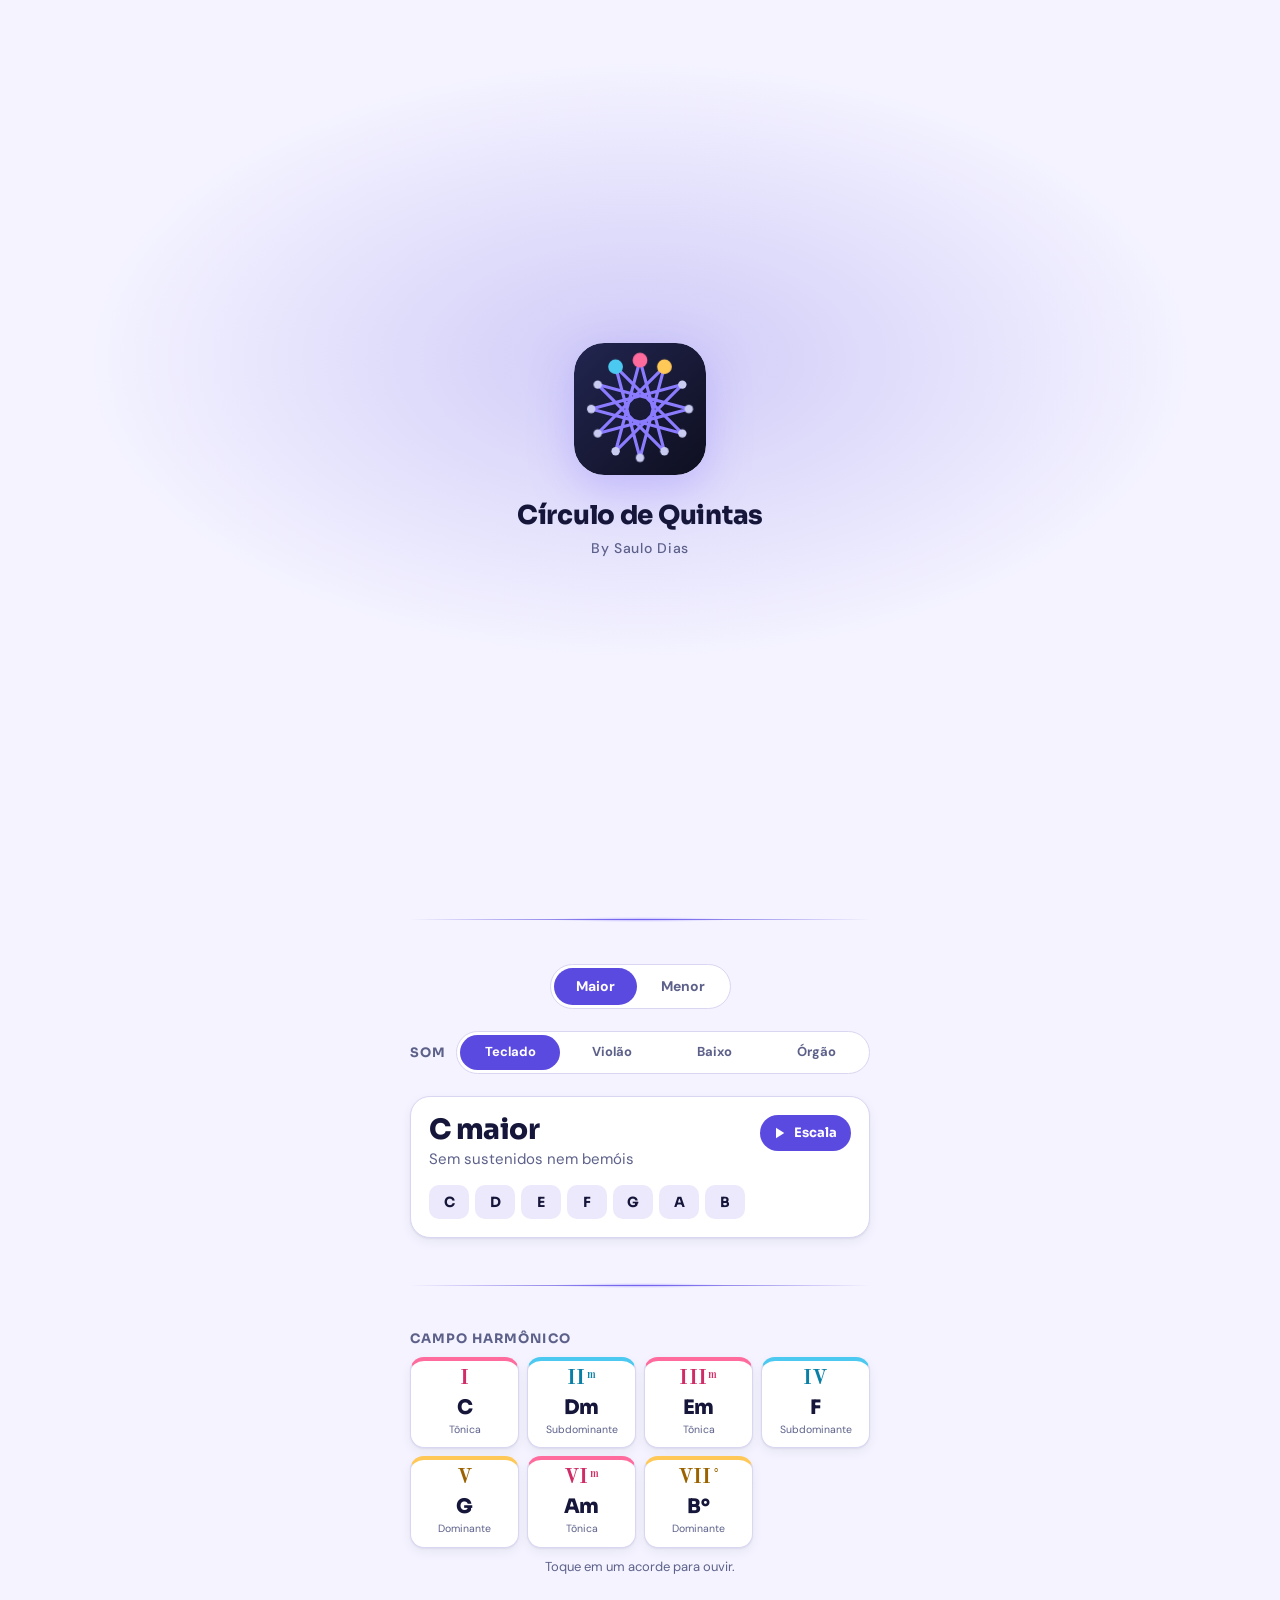
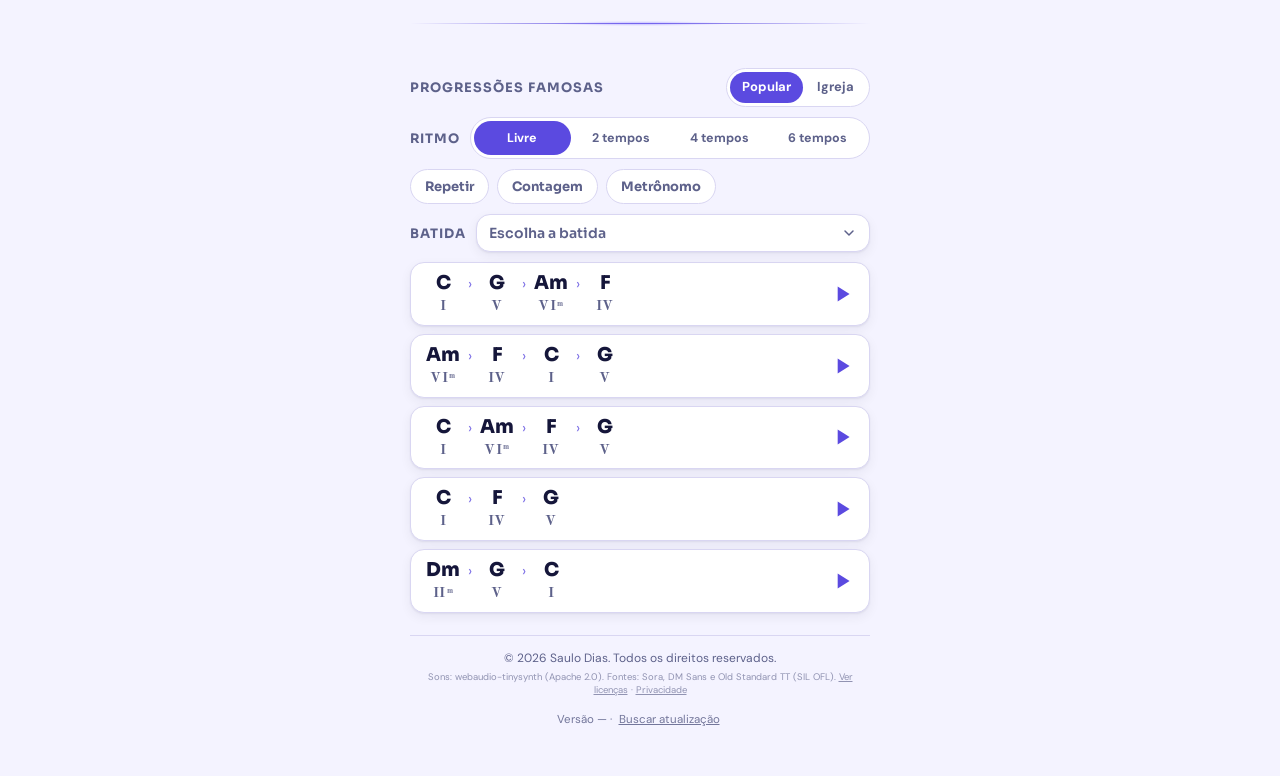
==== index.html @ bf2d3d94 "Add files via upload" ====
<!doctype html>
<html lang="pt-BR">
<head>
<meta charset="utf-8">
<meta name="viewport" content="width=device-width, initial-scale=1, viewport-fit=cover">
<title>Círculo de Quintas</title>
<meta name="description" content="Círculo de quintas interativo e afinador: tonalidades, campo harmônico, progressões e ritmos.">
<meta name="theme-color" content="#f4f3ff" media="(prefers-color-scheme: light)">
<meta name="theme-color" content="#0e0f1f" media="(prefers-color-scheme: dark)">
<link rel="manifest" href="manifest.webmanifest">
<link rel="icon" type="image/svg+xml" href="icons/favicon.svg">
<link rel="icon" type="image/png" sizes="32x32" href="icons/favicon-32.png">
<link rel="apple-touch-icon" href="icons/apple-touch-icon.png">
<meta name="mobile-web-app-capable" content="yes">
<meta name="apple-mobile-web-app-capable" content="yes">
<meta name="apple-mobile-web-app-title" content="Quintas">
<meta name="apple-mobile-web-app-status-bar-style" content="black">
<link rel="stylesheet" href="assets/fonts/fonts.css">
<style>
/* base do documento (no protótipo isso vinha do Claude) */
:root { color-scheme: light; padding-top: env(safe-area-inset-top, 0px); padding-bottom: env(safe-area-inset-bottom, 0px); }
body { margin: 0; font: 14px system-ui, sans-serif; }
img { max-width: 100%; }
[hidden] { display: none !important; }
</style>
<style>
/* Layout: one phone-width column. Wheel on top, key card, chord grid, progressions.
   Colors: dark-first. Three function colors (tonic / subdominant / dominant) are reused on wheel and chord cards. */
:root {
  --bg: #0e0f1f;
  --surface: #181a30;
  --surface-2: #20233f;
  --seg: #1d2040;
  --seg-ink: #8f94bd;
  --fg: #f2f3ff;
  --muted: #9a9fc6;
  --line: #2a2e52;
  --ton: #ff6b9d;
  --sub: #4cc9f0;
  --dom: #ffc857;
  --on-fn: #12132a;
  --ton-t: #ff6b9d;
  --sub-t: #4cc9f0;
  --dom-t: #ffc857;
  --ok: #3ddc97;
  --shadow: none;
  --brand: #8b7cff;
  --font-display: "Sora", "Trebuchet MS", system-ui, sans-serif;
  --font-serif: "Old Standard TT", Georgia, "Times New Roman", serif;
  --font-body: "DM Sans", system-ui, -apple-system, "Segoe UI", sans-serif;
  color-scheme: dark;
}
@media (prefers-color-scheme: light) {
  :root:not([data-theme="dark"]) {
    --bg: #f4f3ff; --surface: #ffffff; --surface-2: #ebe9fb; --seg: #e4e2f7; --seg-ink: #5a5f8a;
    --fg: #15163a; --muted: #5d618a; --line: #d9d6f2; --brand: #5b4ae0;
    --ton-t: #d02d68; --sub-t: #0a7fa5; --dom-t: #9a6300; --ok: #0f9d62; --shadow: 0 1px 2px rgba(21, 22, 58, .06), 0 4px 12px rgba(21, 22, 58, .06);
    color-scheme: light;
  }
}
:root[data-theme="light"] {
  --bg: #f4f3ff; --surface: #ffffff; --surface-2: #ebe9fb; --seg: #e4e2f7; --seg-ink: #5a5f8a;
  --fg: #15163a; --muted: #5d618a; --line: #d9d6f2; --brand: #5b4ae0;
    --ton-t: #d02d68; --sub-t: #0a7fa5; --dom-t: #9a6300; --ok: #0f9d62; --shadow: 0 1px 2px rgba(21, 22, 58, .06), 0 4px 12px rgba(21, 22, 58, .06);
  color-scheme: light;
}
body { background: var(--bg); color: var(--fg); font: 15px/1.45 var(--font-body); padding-block: 16px 40px;
  padding-left: max(16px, env(safe-area-inset-left, 0px)); padding-right: max(16px, env(safe-area-inset-right, 0px)); }
.app { max-width: 460px; margin: 0 auto; display: flex; flex-direction: column; gap: 22px; }
html, body, button, a { -webkit-tap-highlight-color: transparent; }
button { font: inherit; color: inherit; cursor: pointer; border: 0; background: none; -webkit-tap-highlight-color: transparent; }
button:focus:not(:focus-visible) { outline: none; }
body, button, .seg { touch-action: manipulation; }
button:focus-visible { outline: 2px solid var(--brand); outline-offset: 2px; }
.seg, .seg:focus { outline: none; }
.seg:focus-visible path { stroke: var(--fg); stroke-width: 3; }

header { display: flex; align-items: center; justify-content: space-between; gap: 12px; }
h1 { font: 800 16px/1.15 var(--font-display); margin: 0; letter-spacing: -.01em; }
.sub { color: var(--muted); font-size: 13px; margin: 4px 0 0; }
.pill { display: inline-flex; background: var(--surface); border: 1px solid var(--line); border-radius: 999px; padding: 3px; gap: 2px; flex: none; }
.pill button { padding: 6px 12px; border-radius: 999px; font-size: 13px; font-weight: 700; color: var(--muted); }
.pill button[aria-pressed="true"] { background: var(--brand); color: #fff; }

.wheel-wrap { position: relative; width: calc(100% + 24px); max-width: none; margin: 0 -12px; aspect-ratio: 1; }
.wheel-wrap svg { width: 100%; height: 100%; display: block; overflow: visible; }
#rot { transition: transform .7s cubic-bezier(.2,.8,.2,1); }
.lbl { transition: transform .7s cubic-bezier(.2,.8,.2,1); font-family: var(--font-display); font-weight: 700; text-anchor: middle; dominant-baseline: central; fill: var(--seg-ink); pointer-events: none; }
.seg { cursor: pointer; -webkit-tap-highlight-color: transparent; }
.seg path { fill: var(--seg); stroke: var(--bg); stroke-width: 2.5; transition: fill .3s, opacity .3s; }
.seg.r-ton path { fill: var(--ton); } .seg.r-sub path { fill: var(--sub); } .seg.r-dom path { fill: var(--dom); }
.seg[class*="r-"]:not(.r-off) .lbl { fill: var(--on-fn); }
.seg:not(.root):not(.r-off) path { opacity: .72; }
.seg.root .lbl { font-weight: 800; }
.seg.r-off:hover path { fill: var(--surface-2); }
.window { fill: none; stroke: var(--fg); stroke-width: 2.5; stroke-linejoin: round; pointer-events: none; opacity: .9; }
.hub { fill: var(--surface); stroke: var(--line); stroke-width: 1.5; }
.hub-key { font: 800 34px var(--font-display); fill: var(--fg); text-anchor: middle; dominant-baseline: central; }
.hub-sub { font: 500 13px var(--font-body); fill: var(--muted); text-anchor: middle; }

.bar { display: flex; justify-content: center; }
.bar .pill button { padding: 8px 22px; font-size: 14px; }

.card { background: var(--surface); border: 1px solid var(--line); border-radius: 20px; padding: 18px; display: flex; flex-direction: column; gap: 14px; }
.key-title { font: 800 28px/1.1 var(--font-display); margin: 0; letter-spacing: -.02em; }
.sig { color: var(--muted); margin: 4px 0 0; }
.notes { display: flex; flex-wrap: wrap; gap: 6px; }
.key-top { display: flex; align-items: flex-start; justify-content: space-between; gap: 12px; }
.key-top > div { min-width: 0; }
.scale-btn { flex: none; display: inline-flex; align-items: center; gap: 6px; padding: 9px 14px 9px 10px; border-radius: 999px; background: var(--brand); color: #fff; font: 700 13px var(--font-display); }
.scale-btn svg { width: 18px; height: 18px; fill: currentColor; }
.scale-btn:active, .notes button:active { transform: scale(.95); }
.notes button { min-width: 40px; text-align: center; padding: 8px 10px; border-radius: 10px; background: var(--surface-2); color: var(--fg); font: 700 14px var(--font-display); transition: background .15s, color .15s, transform .1s; }
.notes button.on { background: var(--brand); color: #fff; }

h3 { font: 700 13px var(--font-display); letter-spacing: .08em; text-transform: uppercase; color: var(--muted); margin: 0 0 10px; }
.grid { display: grid; grid-template-columns: repeat(4, minmax(0, 1fr)); gap: 8px; }
.chord { background: var(--surface); border: 1px solid var(--line); border-top: 4px solid var(--c, var(--line)); border-radius: 14px; padding: 8px 6px 10px; display: flex; flex-direction: column; align-items: center; gap: 2px; min-width: 0; transition: transform .12s, background .15s; }
.chord:active { transform: scale(.96); }
.chord .num { font: 700 20px/1 var(--font-serif); color: var(--ct); letter-spacing: .02em; margin-bottom: 4px; }
.chord .num sup, .prog small sup { font-size: .55em; vertical-align: .55em; line-height: 0; margin-left: 1px; }
.chord .name { font: 800 20px var(--font-display); letter-spacing: -.01em; }
.chord .fn { font-size: 10.5px; color: var(--muted); white-space: nowrap; }
.chord.playing { background: var(--c); border-color: var(--c); }
.chord.playing .num, .chord.playing .name, .chord.playing .fn { color: var(--on-fn); }
.chord.play-scale { border-top-color: var(--brand); justify-content: center; font-weight: 700; font-size: 13px; color: var(--brand); gap: 4px; }
.chord.play-scale svg { width: 22px; height: 22px; fill: currentColor; }

.tabs { display: flex; gap: 4px; padding: 4px; background: var(--surface); border: 1px solid var(--line); border-radius: 999px; box-shadow: var(--shadow); }
.tabs button { flex: 1; padding: 10px; border-radius: 999px; font: 700 14px var(--font-display); color: var(--muted); }
.tabs button[aria-selected="true"] { background: var(--brand); color: #fff; }
.view { display: flex; flex-direction: column; gap: 22px; }
.pill.wide { display: flex; width: 100%; }
.pill.wide button { flex: 1; padding: 8px 2px; font-size: 12.5px; border-radius: 999px; font-weight: 700; color: var(--muted); }
.pill.wide button[aria-pressed="true"] { background: var(--brand); color: #fff; }
.strings { display: grid; grid-template-columns: repeat(var(--n, 6), minmax(0, 1fr)); gap: 8px; }
.str { display: flex; flex-direction: column; align-items: center; gap: 2px; padding: 12px 2px 10px; background: var(--surface-2); border: 1px solid var(--line); border-radius: 14px; min-width: 0; transition: transform .1s, background .15s; }
.str i { font: normal 500 11px var(--font-body); color: var(--muted); }
.str b { font: 800 22px/1.1 var(--font-display); }
.str small { font-size: 10px; color: var(--muted); white-space: nowrap; }
.str.on { background: var(--brand); border-color: var(--brand); color: #fff; }
.str.on i, .str.on small { color: #fff; opacity: .85; }
.str.on { transition: none; }
.gauge { width: 100%; max-width: 360px; margin: 0 auto; }
.gauge svg { width: 100%; height: auto; display: block; overflow: visible; }
.gauge text { font-family: var(--font-display); }
.gauge .gnote { font-size: 58px; font-weight: 800; fill: var(--fg); text-anchor: middle; }
.gauge .goct { font-size: 22px; }
.gauge .ghz { font: 700 14px var(--font-body); fill: var(--fg); text-anchor: middle; }
.gauge .tk { stroke: var(--muted); stroke-width: 1.3; opacity: .8; }
.gauge .tk.mj { stroke: var(--fg); stroke-width: 2.2; opacity: 1; }
.gauge .gs { font-size: 18px; font-weight: 700; fill: var(--muted); text-anchor: middle; dominant-baseline: central; }
.gauge .zone { fill: var(--ok); }
.gauge .needle { transform-origin: 150px 262px; transition: transform .22s cubic-bezier(.2, .9, .3, 1.15), opacity .2s; }
.gauge .needle line { stroke: var(--brand); stroke-width: 3; stroke-linecap: round; transition: stroke .2s; }
.gauge .piv { fill: var(--surface); stroke: var(--brand); stroke-width: 3; transition: stroke .2s; }
.gauge.ok .needle line, .gauge.ok .piv { stroke: var(--ok); }
.gauge.idle .needle { opacity: .35; }
.gauge .mic { fill: none; stroke: var(--muted); stroke-width: 1.6; stroke-linecap: round; }
.gauge .lvbg { fill: var(--surface-2); }
.gauge .lv { fill: var(--ok); }
.mhint { text-align: center; font: 700 14px var(--font-display); min-height: 20px; }
.mic-wrap { display: flex; justify-content: center; padding: 2px 0; }
.mic-fab { width: 64px; height: 64px; border-radius: 50%; background: var(--surface-2); border: 1px solid var(--line); display: grid; place-items: center; box-shadow: var(--shadow); position: relative; transition: background .2s, transform .1s; }
.mic-fab:active { transform: scale(.94); }
.mic-fab svg { width: 28px; height: 28px; fill: none; stroke: var(--fg); stroke-width: 1.9; stroke-linecap: round; stroke-linejoin: round; }
.mic-fab[aria-pressed="true"] { background: var(--brand); border-color: var(--brand); }
.mic-fab[aria-pressed="true"] svg { stroke: #fff; }
.mic-fab[aria-pressed="true"]::after { content: ""; position: absolute; inset: -6px; border-radius: 50%; border: 2px solid var(--brand); opacity: .55; animation: micPulse 1.6s ease-out infinite; }
@keyframes micPulse { from { transform: scale(.92); opacity: .6; } to { transform: scale(1.25); opacity: 0; } }
@media (prefers-reduced-motion: reduce) { .mic-fab[aria-pressed="true"]::after { animation: none; } }
.mic-btn[aria-pressed="true"] { background: var(--brand); border-color: var(--brand); color: #fff; }
.mhead { display: flex; justify-content: space-between; align-items: baseline; gap: 10px; }
.mhead h3 { margin: 0; }
.mhead span { font-size: 12px; color: var(--muted); }
.mic-btn { align-self: flex-start; padding: 9px 16px; border-radius: 999px; background: var(--surface-2); border: 1px solid var(--line); font: 700 13px var(--font-display); }
.foot { text-align: center; font-size: 12px; color: var(--muted); padding-top: 14px; border-top: 1px solid var(--line); }
.foot small { display: block; margin-top: 4px; font-size: 9.5px; line-height: 1.4; opacity: .65; }
.foot small a { color: inherit; text-decoration: underline; }
.foot .upd { margin-top: 8px; font-size: 11.5px; opacity: .85; }
.foot .upd #updMsg { display: block; margin-top: 2px; }
.linkbtn { color: inherit; text-decoration: underline; font: inherit; padding: 6px 4px; }
.linkbtn:disabled { opacity: .6; }
.updbar { position: fixed; left: max(16px, env(safe-area-inset-left, 0px)); right: max(16px, env(safe-area-inset-right, 0px)); bottom: calc(16px + env(safe-area-inset-bottom, 0px)); z-index: 500;
  max-width: 460px; margin: 0 auto; display: flex; align-items: center; justify-content: space-between; gap: 12px; padding: 10px 12px 10px 16px;
  border-radius: 16px; background: var(--brand); color: #fff; box-shadow: 0 8px 24px rgba(0, 0, 0, .35); font: 700 14px var(--font-display); }
.updbar:not([hidden]) + .app { padding-bottom: 84px; }   /* o aviso não cobre o rodapé */
.updbar button { background: #fff; color: #3d2fb8; border-radius: 999px; padding: 8px 16px; font: 700 14px var(--font-display); }

.brand { display: flex; align-items: center; gap: 12px; min-width: 0; }
.brand > div { min-width: 0; }
.logo { width: 46px; height: 46px; flex: none; border-radius: 12px; box-shadow: var(--shadow); }
@media (max-width: 430px) { .logo { width: 40px; height: 40px; } .brand { gap: 10px; } }
header { position: relative; justify-content: center; min-height: 46px; }
.hd-theme { position: absolute; right: 0; top: 50%; transform: translateY(-50%); }
.subrow { display: flex; align-items: center; justify-content: space-between; gap: 10px; margin-top: -8px; }
.subrow .sub { margin: 0; font-size: 11.5px; line-height: 1.3; color: var(--muted); opacity: .8; flex: 1; min-width: 0; }
.subrow .pill button { padding: 5px 9px; font-size: 11.5px; }
.hd-r { display: flex; align-items: center; gap: 8px; flex: none; }
.icon-btn { width: 36px; height: 36px; border-radius: 50%; background: var(--surface); border: 1px solid var(--line); display: grid; place-items: center; box-shadow: var(--shadow); }
.icon-btn svg { width: 18px; height: 18px; fill: none; stroke: var(--fg); stroke-width: 2; stroke-linecap: round; stroke-linejoin: round; }
.card, .chord, .prog, .legend, .bat { box-shadow: var(--shadow); }
.inst { display: flex; align-items: center; gap: 10px; }
.inst-l { font: 700 13px var(--font-display); letter-spacing: .08em; text-transform: uppercase; color: var(--muted); }
.inst .pill { flex: 1; min-width: 0; }
.inst .pill button { flex: 1; padding: 8px 2px; }
.rhythm { display: flex; align-items: center; gap: 10px; margin-bottom: 10px; }
.rhythm .pill { flex: 1; min-width: 0; }
.rhythm .pill button { flex: 1; padding: 8px 2px; font-size: 12.5px; }
.bats { display: grid; grid-template-columns: repeat(auto-fit, minmax(128px, 1fr)); gap: 6px; margin-bottom: 10px; }
.bat { text-align: left; background: var(--surface); border: 1px solid var(--line); border-radius: 12px; padding: 7px 10px; min-width: 0; }
.dd { position: relative; display: flex; align-items: center; gap: 10px; margin-bottom: 10px; }
.dd-btn { flex: 1; min-width: 0; display: flex; align-items: center; gap: 10px; padding: 9px 12px; border-radius: 14px; background: var(--surface); border: 1px solid var(--line); text-align: left; box-shadow: var(--shadow); }
.dd-btn[aria-expanded="true"] { border-color: var(--brand); }
.dd-name { font: 800 14px var(--font-display); }
.dd-name.ph { font-weight: 500; color: var(--muted); }
.dd-pat { margin-left: auto; font: 500 12px ui-monospace, "SFMono-Regular", Menlo, Consolas, monospace; color: var(--muted); letter-spacing: .06em; white-space: nowrap; overflow: hidden; text-overflow: ellipsis; }
.dd-btn .chev { width: 16px; height: 16px; flex: none; fill: none; stroke: var(--muted); stroke-width: 2.2; stroke-linecap: round; stroke-linejoin: round; transition: transform .15s; }
.dd-btn[aria-expanded="true"] .chev { transform: rotate(180deg); }
.dd-list { position: absolute; left: 0; right: 0; top: calc(100% + 6px); z-index: 40; background: var(--surface); border: 1px solid var(--line); border-radius: 16px; padding: 6px; display: grid; gap: 4px; max-height: 70vh; overflow: auto; box-shadow: 0 12px 32px rgba(0, 0, 0, .4); }
.dd-opt { text-align: left; padding: 9px 12px; border-radius: 12px; border: 1px solid transparent; display: grid; gap: 1px; }
.dd-opt:active { background: var(--surface-2); }
.dd-opt[aria-selected="true"] { background: var(--surface-2); border-color: var(--brand); }
.dd-opt b em { font: 500 11px var(--font-body); font-style: normal; color: var(--muted); margin-left: 6px; }
.dd-opt b { font: 700 13px var(--font-display); }
.dd-opt span { font: 500 12.5px/1.3 ui-monospace, "SFMono-Regular", Menlo, Consolas, monospace; color: var(--muted); letter-spacing: .06em; white-space: nowrap; }
.dd-opt[aria-selected="true"] span { color: var(--brand); }
.dd-list .bat-key { grid-column: auto; margin: 4px 6px 2px; }
.bat-h, .bat-key { grid-column: 1 / -1; }
.bat-key { margin: 0; font-size: 12px; color: var(--muted); }
.bat b { display: block; font: 700 13px var(--font-display); }
.bat span { display: block; font: 500 13px/1.3 ui-monospace, "SFMono-Regular", Menlo, Consolas, monospace; color: var(--muted); letter-spacing: .06em; white-space: nowrap; }
.bat[aria-pressed="true"] { border-color: var(--brand); background: var(--surface-2); }
.bat[aria-pressed="true"] span { color: var(--brand); }
.tempo { display: flex; align-items: center; gap: 10px; margin-bottom: 10px; }
.tempo input { flex: 1; min-width: 0; accent-color: var(--brand); }
.tempo output { font: 700 13px var(--font-display); min-width: 58px; text-align: right; font-variant-numeric: tabular-nums; }
.opts { display: flex; flex-wrap: wrap; gap: 8px; margin-bottom: 10px; }
.opts .opt { padding: 8px 14px; border-radius: 999px; background: var(--surface); border: 1px solid var(--line); font: 700 13px var(--font-display); color: var(--muted); }
.opts .opt[aria-pressed="true"] { background: var(--brand); border-color: var(--brand); color: #fff; }
.beatbox { display: flex; align-items: center; justify-content: space-between; gap: 12px; margin-bottom: 10px; padding: 8px 14px; background: var(--surface); border: 1px solid var(--line); border-radius: 14px; min-height: 22px; }
.beat-txt { font: 700 12px var(--font-display); color: var(--muted); letter-spacing: .06em; text-transform: uppercase; }
.beats { display: flex; align-items: center; justify-content: center; gap: 10px; min-height: 22px; }
.beats i { width: 14px; height: 14px; border-radius: 50%; background: var(--seg); transition: background .08s, transform .08s; }
.beats i:first-child { width: 18px; height: 18px; }
.beats i.on { background: var(--brand); transform: scale(1.25); }
.beats i.cnt { background: var(--dom); transform: scale(1.25); }
.mt-play { width: 64px; height: 64px; flex: none; border-radius: 50%; background: var(--surface-2); border: 1px solid var(--line); display: grid; place-items: center; }
.mt-play svg { width: 28px; height: 28px; fill: var(--fg); }
.mt-play[aria-pressed="true"] { background: var(--brand); border-color: var(--brand); }
.mt-play[aria-pressed="true"] svg { fill: #fff; }
.mt-bpm { display: flex; align-items: center; justify-content: center; gap: 10px; }
.mt-bpm output { font: 800 34px/1 var(--font-display); min-width: 62px; text-align: center; font-variant-numeric: tabular-nums; }
.mt-bpm small { color: var(--muted); font-size: 12px; margin-left: -6px; }
.mt-bpm button { width: 34px; height: 34px; border-radius: 50%; background: var(--surface-2); border: 1px solid var(--line); font: 800 18px/1 var(--font-body); }
.mt-tap { padding: 10px 16px; border-radius: 999px; background: var(--surface-2); border: 1px solid var(--line); font: 700 13px var(--font-display); }
.mt-tap:active { background: var(--brand); color: #fff; }
.mt-stage { display: grid; gap: 12px; justify-items: center; }
.mt-stage svg { width: min(100%, 200px); height: auto; display: block; }
.mt-name { font: 700 13px var(--font-display); color: var(--muted); letter-spacing: .08em; text-transform: uppercase; margin-top: -4px; }
.mt-stage input[type="range"] { width: 100%; max-width: 320px; accent-color: var(--brand); }
.pill.wrapp { display: flex; flex-wrap: wrap; justify-content: center; border-radius: 20px; max-width: 100%; }
.mt-drums { display: flex; align-items: center; justify-content: center; gap: 10px; flex-wrap: wrap; }
.mt-actions { display: flex; align-items: center; justify-content: center; gap: 16px; }
.mt-actions .mt-play { width: 72px; height: 72px; box-shadow: 0 6px 18px rgba(139, 124, 255, .25); }
.mt-stage .beats { margin: 2px 0; }
.mt-tapmsg { min-height: 18px; font: 700 13px var(--font-display); color: var(--brand); text-align: center; }
.mt-help { display: grid; gap: 6px; max-width: 360px; font-size: 12.5px; line-height: 1.4; color: var(--muted); text-align: center; }
.mt-help p { margin: 0; }
.mt-help b { color: var(--fg); }
#mtWeightG { cursor: grab; }
#mtWeightG:active { cursor: grabbing; }
/* divisor entre assuntos: linha fina que acende no meio e some nas pontas; cresce do meio ao aparecer na tela */
.dv { position: relative; height: 24px; margin: 14px 0 10px; }
.dv i { position: absolute; left: 0; right: 0; top: 11px; height: 1px; background: linear-gradient(90deg, transparent, var(--brand) 50%, transparent); transform-origin: center; transition: transform .8s cubic-bezier(.2, .7, .2, 1), opacity .8s; }
.dv i::after { content: ""; position: absolute; left: 30%; right: 30%; top: -2px; height: 5px; background: radial-gradient(closest-side, rgba(139, 124, 255, .5), transparent); }
.dvjs .dv:not(.in) i { transform: scaleX(0); opacity: 0; }
@media (prefers-reduced-motion: reduce) { .dv i { transition: none; } .dvjs .dv:not(.in) i { transform: none; opacity: 1; } }
.sec-head { display: flex; align-items: center; justify-content: space-between; gap: 12px; margin-bottom: 10px; }
.sec-head h3 { margin: 0; }
.progs { display: grid; gap: 8px; }
.prog { text-align: left; background: var(--surface); border: 1px solid var(--line); border-radius: 14px; padding: 10px 14px; display: flex; align-items: center; justify-content: space-between; gap: 10px; }
.prog b { font: 800 19px/1.15 var(--font-display); letter-spacing: -.01em; display: block; margin-bottom: 3px; }
.prog b i { font-style: normal; }
.prog b s { text-decoration: none; color: var(--brand); font: 400 15px var(--font-body); margin: 0 7px; opacity: .8; }
.prog small { display: block; color: var(--muted); font: 700 14px/1.2 var(--font-serif); letter-spacing: .04em; }
.seq { display: flex; align-items: flex-start; flex-wrap: wrap; row-gap: 6px; min-width: 0; }
.cell { display: flex; flex-direction: column; align-items: center; min-width: 36px; }
.seq > s { text-decoration: none; color: var(--brand); font: 400 15px/22px var(--font-body); margin: 0 7px; opacity: .8; }
.prog small i { font-style: normal; }
.prog small s { text-decoration: none; margin: 0 6px; opacity: .6; font-family: var(--font-body); }
.prog svg { width: 26px; height: 26px; fill: var(--brand); flex: none; }
.prog.busy { border-color: var(--brand); }
.tip { color: var(--muted); font-size: 13px; text-align: center; margin: 0; }
.legend { display: grid; gap: 7px; background: var(--surface); border: 1px solid var(--line); border-radius: 14px; padding: 9px 12px; font-size: 11.5px; color: var(--muted); }
.lg { display: grid; grid-template-columns: 9px minmax(0, 1fr); gap: 8px; align-items: start; }
.lg > i { width: 9px; height: 9px; border-radius: 50%; margin-top: 4px; }
.lg b { color: var(--fg); font: 700 12.5px var(--font-display); }
.lg .lg-r { color: var(--fg); font: 700 12.5px var(--font-serif); }
.lg sup { font-size: .6em; vertical-align: .5em; line-height: 0; }
.lg p { margin: 1px 0 0; line-height: 1.3; }
.lg-note { margin: 0; padding-top: 6px; border-top: 1px solid var(--line); line-height: 1.3; }
.lbl.deg { font-weight: 700; opacity: .8; }
@media (prefers-reduced-motion: reduce) { #rot, .lbl, .seg path, .chord { transition: none; } }
/* abertura */
#splash { position: fixed; inset: 0; z-index: 1000; display: flex; flex-direction: column; align-items: center; justify-content: center; text-align: center;
  background: radial-gradient(60% 46% at 50% 40%, color-mix(in srgb, var(--brand) 24%, var(--bg)) 0%, var(--bg) 72%);
  transition: opacity .6s ease, transform .6s ease; }
#splash.out { opacity: 0; transform: scale(1.04); pointer-events: none; }
.sp-logo { width: 132px; height: 132px; border-radius: 30px; box-shadow: 0 14px 44px rgba(139, 124, 255, .35); animation: spIn .55s cubic-bezier(.2, .9, .3, 1.1) both; }
.sp-logo .star { stroke-dasharray: 1; stroke-dashoffset: 1; animation: spDraw 1.2s .25s ease-out forwards; }
.sp-logo .dot { transform-box: fill-box; transform-origin: center; opacity: 0; animation: spPop .4s calc(.3s + var(--i) * .06s) cubic-bezier(.2, .9, .3, 1.4) forwards; }
.sp-name { font: 800 26px/1.15 var(--font-display); letter-spacing: -.01em; margin: 26px 0 0; padding-inline: 24px; opacity: 0; animation: spUp .6s .9s ease-out forwards; }
.sp-by { font: 500 14px var(--font-body); color: var(--muted); letter-spacing: .05em; margin: 8px 0 0; opacity: 0; animation: spUp .6s 1.25s ease-out forwards; }
@keyframes spIn { from { opacity: 0; transform: scale(.8); } to { opacity: 1; transform: scale(1); } }
@keyframes spDraw { to { stroke-dashoffset: 0; } }
@keyframes spPop { from { opacity: 0; transform: scale(0); } to { opacity: 1; transform: scale(1); } }
@keyframes spUp { from { opacity: 0; transform: translateY(10px); } to { opacity: 1; transform: none; } }
@media (prefers-reduced-motion: reduce) {
  .sp-logo, .sp-logo .star, .sp-logo .dot, .sp-name, .sp-by { animation: none !important; opacity: 1; stroke-dashoffset: 0; transform: none; }
}
</style>
</head>
<body>
<div id="splash" role="img" aria-label="Círculo de Quintas, by Saulo Dias">
  <svg class="sp-logo" viewBox="0 0 100 100" aria-hidden="true"><defs><linearGradient id="spg" x1="0" y1="0" x2="1" y2="1"><stop offset="0" stop-color="#222550"/><stop offset="1" stop-color="#0e0f1f"/></linearGradient></defs><rect width="100" height="100" rx="23" fill="url(#spg)"/><path class="star" pathLength="1" d="M50.00 13.00L31.50 82.04L82.04 31.50L13.00 50.00L82.04 68.50L31.50 17.96L50.00 87.00L68.50 17.96L17.96 68.50L87.00 50.00L17.96 31.50L68.50 82.04Z" fill="none" stroke="#8b7cff" stroke-width="2.4" stroke-linejoin="round"/><circle class="dot" style="--i:0" cx="50.00" cy="13.00" r="5.6" fill="#ff6b9d"/><circle class="dot" style="--i:1" cx="31.50" cy="82.04" r="3.2" fill="#c9ccf0"/><circle class="dot" style="--i:2" cx="82.04" cy="31.50" r="3.2" fill="#c9ccf0"/><circle class="dot" style="--i:3" cx="13.00" cy="50.00" r="3.2" fill="#c9ccf0"/><circle class="dot" style="--i:4" cx="82.04" cy="68.50" r="3.2" fill="#c9ccf0"/><circle class="dot" style="--i:5" cx="31.50" cy="17.96" r="5.6" fill="#4cc9f0"/><circle class="dot" style="--i:6" cx="50.00" cy="87.00" r="3.2" fill="#c9ccf0"/><circle class="dot" style="--i:7" cx="68.50" cy="17.96" r="5.6" fill="#ffc857"/><circle class="dot" style="--i:8" cx="17.96" cy="68.50" r="3.2" fill="#c9ccf0"/><circle class="dot" style="--i:9" cx="87.00" cy="50.00" r="3.2" fill="#c9ccf0"/><circle class="dot" style="--i:10" cx="17.96" cy="31.50" r="3.2" fill="#c9ccf0"/><circle class="dot" style="--i:11" cx="68.50" cy="82.04" r="3.2" fill="#c9ccf0"/></svg>
  <p class="sp-name">Círculo de Quintas</p>
  <p class="sp-by">By Saulo Dias</p>
</div>
<script>
/* abertura: toque para pular. Fica em um script à parte para sumir mesmo se algo falhar depois. */
(function () {
  var sp = document.getElementById("splash"), done = false;
  /* só aparece quando o app é iniciado: enquanto ele continua aberto (mesmo recarregando a página ou
     voltando depois de usar o celular) não repete. Fechou e abriu de novo, aparece. */
  try {
    if (sessionStorage.getItem("cq-splash") === "1") { sp.parentNode.removeChild(sp); return; }
    sessionStorage.setItem("cq-splash", "1");
  } catch (e) {}
  var slow = !(window.matchMedia && window.matchMedia("(prefers-reduced-motion: reduce)").matches);
  function end() { if (done) return; done = true; sp.classList.add("out"); setTimeout(function () { if (sp.parentNode) sp.parentNode.removeChild(sp); }, 700); }
  sp.addEventListener("pointerdown", end);
  setTimeout(end, slow ? 2600 : 1200);
})();
</script>

<div id="updBar" class="updbar" role="status" hidden><span>Nova versão disponível</span><button id="updGo">Atualizar</button></div>
<div class="app">
  <header>
    <div class="brand">
      <svg class="logo" role="img" aria-label="Círculo de Quintas" viewBox="0 0 100 100"><defs><linearGradient id="lgh" x1="0" y1="0" x2="1" y2="1"><stop offset="0" stop-color="#222550"/><stop offset="1" stop-color="#0e0f1f"/></linearGradient></defs><rect width="100" height="100" rx="23" fill="url(#lgh)"/><path d="M50.00 13.00L31.50 82.04L82.04 31.50L13.00 50.00L82.04 68.50L31.50 17.96L50.00 87.00L68.50 17.96L17.96 68.50L87.00 50.00L17.96 31.50L68.50 82.04Z" fill="none" stroke="#8b7cff" stroke-width="2.4" stroke-linejoin="round" opacity=".95"/><circle cx="50.00" cy="13.00" r="5.6" fill="#ff6b9d"/><circle cx="68.50" cy="17.96" r="5.6" fill="#ffc857"/><circle cx="82.04" cy="31.50" r="3.2" fill="#c9ccf0"/><circle cx="87.00" cy="50.00" r="3.2" fill="#c9ccf0"/><circle cx="82.04" cy="68.50" r="3.2" fill="#c9ccf0"/><circle cx="68.50" cy="82.04" r="3.2" fill="#c9ccf0"/><circle cx="50.00" cy="87.00" r="3.2" fill="#c9ccf0"/><circle cx="31.50" cy="82.04" r="3.2" fill="#c9ccf0"/><circle cx="17.96" cy="68.50" r="3.2" fill="#c9ccf0"/><circle cx="13.00" cy="50.00" r="3.2" fill="#c9ccf0"/><circle cx="17.96" cy="31.50" r="3.2" fill="#c9ccf0"/><circle cx="31.50" cy="17.96" r="5.6" fill="#4cc9f0"/></svg>
      <h1>Círculo de Quintas</h1>
    </div>
    <button id="themeBtn" class="icon-btn hd-theme" aria-label="Mudar o tema"></button>
  </header>

  <nav class="tabs" role="tablist" aria-label="Seções">
    <button role="tab" id="tab-circle" aria-selected="true">Círculo</button>
    <button role="tab" id="tab-metro" aria-selected="false">Metrônomo</button>
    <button role="tab" id="tab-tuner" aria-selected="false">Afinador</button>
  </nav>

  <div class="subrow">
    <p class="sub" id="subTxt">Toque em uma tonalidade e a roda gira.</p>
    <div class="pill" role="group" aria-label="Notação">
      <button id="nt-cifra" aria-pressed="true">C D E</button>
      <button id="nt-sol" aria-pressed="false">Dó Ré Mi</button>
    </div>
  </div>

  <div id="vCircle" class="view">
  <div class="wheel-wrap">
    <svg viewBox="-198 -198 396 396" role="group" aria-label="Círculo de quintas">
      <g id="rot"></g>
      <path class="window" id="win"></path>
      <circle class="hub" r="86"></circle>
      <text class="hub-key" id="hubKey" y="-8"></text>
      <text class="hub-sub" id="hubSub" y="26"></text>
    </svg>
  </div>

  <div class="legend" id="legend"></div>

  <div class="dv" aria-hidden="true"><i></i></div>

  <div class="bar">
    <div class="pill" role="group" aria-label="Modo">
      <button id="md-M" aria-pressed="true">Maior</button>
      <button id="md-m" aria-pressed="false">Menor</button>
    </div>
  </div>

  <div class="inst">
    <span class="inst-l">Som</span>
    <div class="pill" role="group" aria-label="Instrumento">
      <button data-inst="teclado" aria-pressed="true">Teclado</button>
      <button data-inst="violao" aria-pressed="false">Violão</button>
      <button data-inst="baixo" aria-pressed="false">Baixo</button>
      <button data-inst="orgao" aria-pressed="false">Órgão</button>
    </div>
  </div>

  <section class="card" id="keycard"></section>

  <div class="dv" aria-hidden="true"><i></i></div>

  <section>
    <h3>Campo harmônico</h3>
    <div class="grid" id="chords"></div>
    <p class="tip" style="margin-top:10px">Toque em um acorde para ouvir.</p>
  </section>

  <div class="dv" aria-hidden="true"><i></i></div>

  <section>
    <div class="sec-head">
      <h3>Progressões famosas</h3>
      <div class="pill" role="group" aria-label="Estilo">
        <button id="ps-pop" aria-pressed="true">Popular</button>
        <button id="ps-igreja" aria-pressed="false">Igreja</button>
      </div>
    </div>
    <div class="rhythm">
      <span class="inst-l">Ritmo</span>
      <div class="pill" role="group" aria-label="Ritmo">
        <button data-r="livre" aria-pressed="true">Livre</button>
        <button data-r="r2" aria-pressed="false">2 tempos</button>
        <button data-r="r4" aria-pressed="false">4 tempos</button>
        <button data-r="r6" aria-pressed="false">6 tempos</button>
      </div>
    </div>
    <div class="tempo" id="tempoRow" hidden>
      <label for="bpm" class="inst-l">Andamento</label>
      <input type="range" id="bpm" min="40" max="200" step="1" value="90">
      <output id="bpmOut" for="bpm">90 bpm</output>
    </div>
    <div class="opts" role="group" aria-label="Opções da progressão">
      <button class="opt" id="opLoop" aria-pressed="false">Repetir</button>
      <button class="opt" id="opCount" aria-pressed="false">Contagem</button>
      <button class="opt" id="opClick" aria-pressed="false">Metrônomo</button>
    </div>
    <div class="dd" id="batRow"></div>
    <div class="beatbox" id="beatRow" hidden><span class="beat-txt" id="beatTxt"></span><div class="beats" id="beatDots"></div></div>
    <div class="progs" id="progs"></div>
  </section>

  </div>

  <div id="vMetro" class="view" hidden>
    <div class="mt-stage">
      <svg id="mtSvg" viewBox="0 0 200 310" role="img" aria-label="Metrônomo de pêndulo"><defs><linearGradient id="pyApp" x1="0" x2="1"><stop offset="0" stop-color="#4d4797"/><stop offset=".5" stop-color="#262a5c"/><stop offset="1" stop-color="#4d4797"/></linearGradient></defs><ellipse cx="100" cy="296" rx="78" ry="7" fill="rgba(0,0,0,.35)"/><polygon points="28,290 172,290 122,38 78,38" fill="url(#pyApp)" stroke="#14153a" stroke-width="2.5" stroke-linejoin="round"/><polygon points="52,270 148,270 114,60 86,60" fill="#30346f" opacity=".95"/><line x1="80" y1="70.0" x2="92" y2="70.0" stroke="#c9ccf0" stroke-width="1.4"/><text x="76" y="73.0" text-anchor="end" font-size="8" fill="#c9ccf0" font-family="Sora,sans-serif" font-weight="700">40</text><line x1="80" y1="91.4" x2="92" y2="91.4" stroke="#c9ccf0" stroke-width="1.4"/><text x="76" y="94.4" text-anchor="end" font-size="8" fill="#c9ccf0" font-family="Sora,sans-serif" font-weight="700">60</text><line x1="80" y1="112.9" x2="92" y2="112.9" stroke="#c9ccf0" stroke-width="1.4"/><text x="76" y="115.9" text-anchor="end" font-size="8" fill="#c9ccf0" font-family="Sora,sans-serif" font-weight="700">80</text><line x1="80" y1="134.3" x2="92" y2="134.3" stroke="#c9ccf0" stroke-width="1.4"/><text x="76" y="137.3" text-anchor="end" font-size="8" fill="#c9ccf0" font-family="Sora,sans-serif" font-weight="700">100</text><line x1="80" y1="155.7" x2="92" y2="155.7" stroke="#c9ccf0" stroke-width="1.4"/><text x="76" y="158.7" text-anchor="end" font-size="8" fill="#c9ccf0" font-family="Sora,sans-serif" font-weight="700">120</text><line x1="80" y1="181.4" x2="92" y2="181.4" stroke="#c9ccf0" stroke-width="1.4"/><text x="76" y="184.4" text-anchor="end" font-size="8" fill="#c9ccf0" font-family="Sora,sans-serif" font-weight="700">144</text><line x1="80" y1="215.7" x2="92" y2="215.7" stroke="#c9ccf0" stroke-width="1.4"/><text x="76" y="218.7" text-anchor="end" font-size="8" fill="#c9ccf0" font-family="Sora,sans-serif" font-weight="700">176</text><line x1="80" y1="250.0" x2="92" y2="250.0" stroke="#c9ccf0" stroke-width="1.4"/><text x="76" y="253.0" text-anchor="end" font-size="8" fill="#c9ccf0" font-family="Sora,sans-serif" font-weight="700">208</text><rect x="97" y="58" width="6" height="200" rx="3" fill="#0e0f1f" opacity=".85"/><rect x="70" y="274" width="60" height="10" rx="3" fill="#14153a" opacity=".55"/><g id="mtRod"><line x1="100" y1="268" x2="100" y2="14" stroke="#e8e9ff" stroke-width="3.4" stroke-linecap="round"/><g id="mtWeightG" transform="translate(0 123.6)"><rect x="60" y="-26" width="80" height="52" fill="transparent"/><rect id="mtWeight" x="87" y="-11" width="26" height="22" rx="5" fill="#ff6b9d" stroke="#14153a" stroke-width="1.5"/></g><circle cx="100" cy="268" r="9" fill="#14153a"/><circle cx="100" cy="268" r="3.5" fill="#e8e9ff"/></g></svg>
      <div class="mt-bpm"><button id="mtMinus" aria-label="Mais devagar">−</button><output id="mtBpm" for="mtRange">90</output><small>bpm</small><button id="mtPlus" aria-label="Mais rápido">+</button></div>
      <div class="mt-name" id="mtName">Calmo · 4/4</div>
      <input type="range" id="mtRange" min="40" max="200" step="1" value="90" aria-label="Andamento do metrônomo">
      <div class="pill" role="group" aria-label="Compasso">
        <button data-mt="2" aria-pressed="false">2</button>
        <button data-mt="3" aria-pressed="false">3</button>
        <button data-mt="4" aria-pressed="true">4</button>
        <button data-mt="6" aria-pressed="false">6/8</button>
      </div>
      <div class="beats" id="mtBeats"></div>
      <div class="mt-drums">
        <span class="inst-l">Bateria</span>
        <div class="pill wrapp" role="group" aria-label="Estilo da bateria">
          <button data-ds="off" aria-pressed="true">Desligada</button>
          <button data-ds="rock" aria-pressed="false">Rock</button>
          <button data-ds="pop" aria-pressed="false">Pop</button>
          <button data-ds="blues" aria-pressed="false">Blues</button>
          <button data-ds="funk" aria-pressed="false">Funk</button>
          <button data-ds="disco" aria-pressed="false">Disco</button>
          <button data-ds="balada" aria-pressed="false">Balada</button>
          <button data-ds="reggae" aria-pressed="false">Reggae</button>
          <button data-ds="forro" aria-pressed="false">Forró</button>
          <button data-ds="sertanejo" aria-pressed="false">Sertanejo</button>
          <button data-ds="samba" aria-pressed="false">Samba</button>
          <button data-ds="bossa" aria-pressed="false">Bossa</button>
        </div>
      </div>
      <div class="mt-actions">
        <button class="mt-tap" id="mtTap">Marcar o tempo</button>
        <button class="mt-play" id="mtPlay" aria-pressed="false" aria-label="Ligar o metrônomo" title="Ligar o metrônomo"></button>
      </div>
      <div class="mt-tapmsg" id="mtTapMsg" aria-live="polite"></div>
      <div class="mt-help">
        <p><b>Arraste o peso rosa</b> do pêndulo para cima ou para baixo para mudar o andamento.</p>
        <p><b>Marcar o tempo:</b> ouça uma música e toque no botão no ritmo, uma vez por tempo (umas 4 ou 5 vezes). O app descobre o andamento dela.</p>
      </div>
    </div>
  </div>

  <div id="vTuner" class="view" hidden>
    <div class="pill wide" role="group" aria-label="Instrumento do afinador">
      <button data-ti="violao" aria-pressed="true">Violão</button>
      <button data-ti="baixo" aria-pressed="false">Baixo</button>
      <!-- Cavaquinho e Ukulele ocultos por enquanto: para voltar, tire o "hidden" -->
      <button data-ti="cavaco" aria-pressed="false" hidden>Cavaquinho</button>
      <button data-ti="ukulele" aria-pressed="false" hidden>Ukulele</button>
    </div>
    <div class="pill wide" id="bassStr" role="group" aria-label="Cordas do baixo" hidden>
      <button data-bs="4" aria-pressed="true">4 cordas</button>
      <button data-bs="5" aria-pressed="false">5 cordas</button>
    </div>

    <section class="card">
      <div><h2 class="key-title" id="tnTitle">Violão</h2><p class="sig" id="tnSub"></p></div>
      <div class="strings" id="strings"></div>
    </section>

    <section class="card meter">
      <div class="mhead"><h3>Afinador</h3><span id="mSrc"></span></div>
      <div class="gauge idle" id="gauge"></div>
      <div class="mhint" id="mHint"></div>
      <div class="mic-wrap">
        <button class="mic-fab" id="micBtn" aria-pressed="false" aria-label="Ligar o microfone" title="Ligar o microfone"></button>
      </div>
      <p class="tip" id="micMsg" style="text-align:left"></p>
    </section>
  </div>

  <footer class="foot">© 2026 Saulo Dias. Todos os direitos reservados.
    <small>Sons: webaudio-tinysynth (Apache 2.0). Fontes: Sora, DM Sans e Old Standard TT (SIL OFL). <a href="licenses/index.html">Ver licenças</a> · <a href="privacidade/index.html">Privacidade</a></small>
    <small class="upd">Versão <span id="appVer">—</span> · <button id="updBtn" class="linkbtn">Buscar atualização</button><span id="updMsg" aria-live="polite"></span></small></footer>
</div>

<script src="assets/lib/webaudio-tinysynth.min.js"></script>
<script>
(function () {
  var L = "CDEFGAB", NAT = [0, 2, 4, 5, 7, 9, 11];
  var SOL = { C: "Dó", D: "Ré", E: "Mi", F: "Fá", G: "Sol", A: "Lá", B: "Si" };
  var MAJ = [0, 2, 4, 5, 7, 9, 11], MIN = [0, 2, 3, 5, 7, 8, 10];
  var OUT = ["C", "G", "D", "A", "E", "B", "F♯", "D♭", "A♭", "E♭", "B♭", "F"];
  var NUM = { M: ["I", "ii", "iii", "IV", "V", "vi", "vii°"], m: ["i", "ii°", "III", "iv", "v", "VI", "VII"] };
  var ROLE = { M: ["ton", "sub", "ton", "sub", "dom", "ton", "dom"], m: ["ton", "sub", "ton", "sub", "dom", "sub", "dom"] };
  var ROLE_NAME = { ton: "Tônica", sub: "Subdominante", dom: "Dominante" };
  var PROGS = {
    pop: {
      M: [[0, 4, 5, 3], [5, 3, 0, 4], [0, 5, 3, 4], [0, 3, 4], [1, 4, 0]],
      m: [[0, 5, 2, 6], [0, 6, 5, 6], [0, 5, 6], [0, 3, 6, 2], [0, 3, 4]]
    },
    igreja: {
      M: [[0, 4, 5, 3], [3, 0, 4, 5], [0, 3, 4, 0], [0, 5, 1, 4], [0, 3, 5, 4]],
      m: [[0, 3, 4, 0], [0, 5, 2, 6], [0, 6, 5, 6], [0, 5, 6], [0, 3, 6, 2]]
    }
  };

  var st = { p: 0, mode: "M", nt: "cifra", style: "pop", inst: "teclado", rhythm: "livre", bpm: 90, batida: null, loop: false, count: false, click: false };
  try { var savedI = localStorage.getItem("cq-inst"); if (["teclado", "violao", "baixo", "orgao"].indexOf(savedI) >= 0) st.inst = savedI; } catch (e) {}
  try { var saved = localStorage.getItem("cq-nt"); if (saved === "sol" || saved === "cifra") st.nt = saved; } catch (e) {}
  var rotDeg = 0, playing = -1, scaleIdx = -1, scalePlay = false, busy = -1, timers = [];

  /* ---------- teoria ---------- */
  function parse(n) { return { l: n[0], a: n.length > 1 ? (n[1] === "♯" ? 1 : -1) : 0 }; }
  function pcOf(n) { var x = parse(n); return (NAT[L.indexOf(x.l)] + x.a + 12) % 12; }
  function spell(tonic, semis) {
    var li = L.indexOf(parse(tonic).l), tpc = pcOf(tonic);
    return semis.map(function (s, i) {
      var idx = (li + i) % 7, pc = (tpc + s) % 12;
      var d = (pc - NAT[idx] + 12) % 12; if (d > 6) d -= 12;
      return L[idx] + (d > 0 ? "♯".repeat(d) : "♭".repeat(-d));
    });
  }
  var BASE = ["I", "II", "III", "IV", "V", "VI", "VII"];
  function roman(d, q) { return BASE[d] + (q === "m" ? "<sup>m</sup>" : q === "d" ? "<sup>°</sup>" : ""); }
  function fmt(n) { return st.nt === "sol" ? SOL[n[0]] + n.slice(1) : n; }
  function chordName(root, q) { return fmt(root) + (q === "m" ? "m" : q === "d" ? "°" : ""); }
  function minorOf(k) { return spell(OUT[k], MAJ)[5]; }

  function keyInfo() {
    var majorTonic = OUT[st.p], majScale = spell(majorTonic, MAJ);
    var tonic = st.mode === "M" ? majorTonic : majScale[5];
    var semis = st.mode === "M" ? MAJ : MIN;
    var scale = spell(tonic, semis);
    var tm = 52 + ((pcOf(tonic) - 4 + 12) % 12);
    function sm(n) { return tm + semis[n % 7] + 12 * Math.floor(n / 7); }
    var chords = scale.map(function (root, d) {
      var n = [sm(d), sm(d + 2), sm(d + 4)];
      var third = n[1] - n[0], fifth = n[2] - n[0];
      return { root: root, q: fifth === 6 ? "d" : (third === 3 ? "m" : "M"), midi: n };
    });
    var scaleMidi = []; for (var i = 0; i < 8; i++) scaleMidi.push(sm(i));
    var sig;
    if (st.p === 0) sig = "Sem sustenidos nem bemóis";
    else if (st.p <= 6) sig = st.p + (st.p === 1 ? " sustenido: " : " sustenidos: ") + ["F", "C", "G", "D", "A", "E", "B"].slice(0, st.p).map(function (x) { return fmt(x + "♯"); }).join(" ");
    else { var f = 12 - st.p; sig = f + (f === 1 ? " bemol: " : " bemóis: ") + ["B", "E", "A", "D", "G", "C", "F"].slice(0, f).map(function (x) { return fmt(x + "♭"); }).join(" "); }
    return { tonic: tonic, scale: scale, chords: chords, scaleMidi: scaleMidi, sig: sig };
  }

  /* ---------- roda ---------- */
  var R = { o0: 194, o1: 138, i0: 136, i1: 92 };
  function pt(r, a) { var t = a * Math.PI / 180; return [(r * Math.sin(t)).toFixed(2), (-r * Math.cos(t)).toFixed(2)]; }
  function sector(r0, r1, a0, a1) {
    var A = pt(r0, a0), B = pt(r0, a1), C = pt(r1, a1), D = pt(r1, a0), big = (a1 - a0) > 180 ? 1 : 0;
    return "M" + A + "A" + r0 + " " + r0 + " 0 " + big + " 1 " + B + "L" + C + "A" + r1 + " " + r1 + " 0 " + big + " 0 " + D + "Z";
  }
  var rotG = document.getElementById("rot"), html = "";
  for (var ring = 0; ring < 2; ring++) {
    for (var k = 0; k < 12; k++) {
      var r0 = ring ? R.i0 : R.o0, r1 = ring ? R.i1 : R.o1, c = k * 30;
      var m = pt((r0 + r1) / 2, c);
      html += '<g class="seg" data-k="' + k + '" data-ring="' + ring + '" tabindex="0" role="button">' +
        '<path d="' + sector(r0, r1, c - 14.8, c + 14.8) + '"></path>' +
        '<g transform="translate(' + m[0] + ',' + m[1] + ')"><text class="lbl" data-ring="' + ring + '" data-k="' + k + '" style="font-size:' + (ring ? 15 : 21) + 'px"></text>' +
        '<text class="lbl deg" data-ring="' + ring + '" data-k="' + k + '" style="font-size:' + (ring ? 9 : 10.5) + 'px"></text></g></g>';
    }
  }
  rotG.innerHTML = html;
  document.getElementById("win").setAttribute("d", sector(R.o0 + 2, R.i1 - 2, -45, 45));
  var segEls = Array.prototype.slice.call(rotG.querySelectorAll(".seg"));
  var lblEls = Array.prototype.slice.call(rotG.querySelectorAll(".lbl:not(.deg)"));
  var degEls = Array.prototype.slice.call(rotG.querySelectorAll(".lbl.deg"));
  function romanSvg(d, q) {
    return BASE[d] + (q === "m" ? '<tspan dy="-3" font-size="7">m</tspan>' : q === "d" ? '<tspan dy="-3" font-size="7">°</tspan>' : "");
  }
  /* grau (0 a 6) que cada pedaço da roda ocupa na tonalidade atual, ou -1 se fica fora do campo harmônico */
  function degOf(ring, k) {
    var rel = ((k - st.p + 18) % 12) - 6;
    if (Math.abs(rel) > 1) return -1;
    if (st.mode === "M") return ring ? [1, 5, 2][rel + 1] : [3, 0, 4][rel + 1];
    return ring ? [3, 0, 4][rel + 1] : [5, 2, 6][rel + 1];
  }

  function select(k, ring) {
    st.p = k; st.mode = ring ? "m" : "M"; stopAll(); render();
  }
  rotG.addEventListener("mousedown", function (e) { e.preventDefault(); });
  /* toque de verdade: só vale se o dedo soltar perto de onde encostou. Se a pessoa começou a rolar a
     página, o navegador cancela o toque e nada acontece, então rolar por cima da roda não muda o tom. */
  function onTap(el, fn) {
    var sx = 0, sy = 0, pid = -1, tgt = null, fired = false, tm = 0;
    el.addEventListener("pointerdown", function (e) {
      if (e.pointerType === "mouse" && e.button !== 0) return;
      sx = e.clientX; sy = e.clientY; pid = e.pointerId; tgt = e.target;
    });
    el.addEventListener("pointerup", function (e) {
      if (e.pointerId !== pid) return; pid = -1;
      if (Math.abs(e.clientX - sx) > 10 || Math.abs(e.clientY - sy) > 10) return;
      fired = true; clearTimeout(tm); tm = setTimeout(function () { fired = false; }, 700);
      fn(tgt);
    });
    el.addEventListener("pointercancel", function () { pid = -1; });
    el.addEventListener("click", function (e) {
      if (fired) { fired = false; return; }
      if (e.detail === 0) fn(e.target); /* teclado */
    });
  }
  onTap(rotG, function (t) { var s = t.closest(".seg"); if (s) select(+s.dataset.k, +s.dataset.ring); });
  rotG.addEventListener("keydown", function (e) {
    if (e.key !== "Enter" && e.key !== " ") return;
    var s = e.target.closest(".seg"); if (s) { e.preventDefault(); select(+s.dataset.k, +s.dataset.ring); }
  });

  /* ---------- áudio ---------- */
  var ac = null, master = null, conv = null, bus = null, tune = 1, forceDry = false, syn = null, synOut = null, synWet = null, clickBus = null, metroBus = null;
  function audio() {
    if (!ac) {
      var C = window.AudioContext || window.webkitAudioContext; if (!C) return null;
      ac = new C(); master = ac.createGain(); master.gain.value = 0.6;
      var lp = ac.createBiquadFilter(); lp.type = "lowpass"; lp.frequency.value = 9000;
      master.connect(lp); lp.connect(ac.destination);
      /* reverb de sala: ruído com decaimento, estéreo */
      var secs = 2.4, n = Math.floor(ac.sampleRate * secs), ir = ac.createBuffer(2, n, ac.sampleRate);
      for (var c = 0; c < 2; c++) {
        var ch = ir.getChannelData(c);
        for (var i = 0; i < n; i++) ch[i] = (Math.random() * 2 - 1) * Math.pow(1 - i / n, 2.6);
      }
      conv = ac.createConvolver(); conv.buffer = ir;
      var wet = ac.createGain(); wet.gain.value = 0.42;
      conv.connect(wet); wet.connect(master);
      initSynth();
    }
    if (ac.state === "suspended") ac.resume();
    return ac;
  }
  /* sons dos instrumentos: biblioteca webaudio-tinysynth (instrumentos General MIDI).
     Se ela não carregar, o app usa o som sintetizado à mão, que continua no código como reserva. */
  var SYN = {
    teclado: { ch: 0, prog: 0, k: 640 },   /* Acoustic Grand Piano */
    violao: { ch: 1, prog: 24, k: 475 },   /* Acoustic Guitar (nylon) */
    baixo: { ch: 2, prog: 33, k: 420 },    /* Electric Bass (finger) */
    orgao: { ch: 3, prog: 16, k: 1400 }    /* Drawbar Organ */
  };
  function initSynth() {
    if (syn || typeof WebAudioTinySynth === "undefined") return;
    try {
      /* a biblioteca cria um contexto de áudio próprio; aqui ela recebe o do app, para não haver dois */
      var Real = window.AudioContext, s;
      window.AudioContext = function () { return ac; };
      try { s = new WebAudioTinySynth({ quality: 1, useReverb: 0, voices: 64 }); } finally { window.AudioContext = Real; }
      synOut = ac.createGain(); synWet = ac.createGain(); synWet.gain.value = 0;
      synOut.connect(master); synOut.connect(synWet); synWet.connect(conv);
      s.comp.disconnect(); s.comp.connect(synOut); /* a saída da biblioteca passa pela rede de áudio do app */
      /* a versão 1.1.0 da biblioteca falha ao limpar notas em navegadores atuais (tenta desligar uma ligação
         que não existe) e repete o erro sem parar. Esta versão da limpeza ignora esse caso. */
      s._pruneNote = function (nt) {
        var k, o;
        for (k = nt.o.length - 1; k >= 0; --k) {
          o = nt.o[k];
          try { if (o.frequency) s.chmod[nt.ch].disconnect(o.detune); } catch (e) {}
          try { o.disconnect(); } catch (e) {}
          try { if (o.frequency) o.frequency.cancelScheduledValues(0); else o.playbackRate.cancelScheduledValues(0); } catch (e) {}
          try { o.stop(0); } catch (e) {}
        }
        for (k = nt.g.length - 1; k >= 0; --k) {
          try { nt.g[k].disconnect(); nt.g[k].gain.cancelScheduledValues(0); } catch (e) {}
        }
      };
      s.setMasterVol(0.7);
      Object.keys(SYN).forEach(function (k) { s.send([0xc0 | SYN[k].ch, SYN[k].prog]); });
      syn = s; window.__cqSynth = true; /* só para diagnóstico */
    } catch (e) { syn = null; window.__cqSynthErro = String(e); }
  }
  /* toca uma nota na biblioteca; devolve false se ela não está disponível (aí vale o som antigo) */
  function synNote(ins, midi, t, dur, vol) {
    if (!syn) return false;
    var c = SYN[ins], vel = Math.max(25, Math.min(120, Math.round(vol * c.k)));
    try {
      synWet.gain.value = st.inst === "teclado" && !forceDry ? 1 : 0; /* reverb só no teclado */
      syn.noteOn(c.ch, midi, vel, t); syn.noteOff(c.ch, midi, t + dur);
    } catch (e) { return false; }
    return true;
  }
  /* cada execução toca por um "bus": ao recomeçar, o bus anterior é cortado de uma vez */
  function getBus() {
    /* reverb só no teclado; os outros instrumentos saem secos */
    if (!bus) { bus = ac.createGain(); bus.connect(master); if (st.inst === "teclado" && !forceDry) bus.connect(conv); }
    return bus;
  }
  function cutSound() {
    if (clickBus && ac) {   /* os cliques da progressão também param junto */
      var cb = clickBus; clickBus = null;
      cb.gain.cancelScheduledValues(ac.currentTime); cb.gain.setTargetAtTime(0, ac.currentTime, 0.01);
      setTimeout(function () { try { cb.disconnect(); } catch (e) {} }, 300);
    }
    if (syn) { for (var c = 0; c < 4; c++) { try { syn.allSoundOff(c); } catch (e) {} } }
    if (!bus || !ac) return;
    var b = bus; bus = null;
    b.gain.cancelScheduledValues(ac.currentTime);
    b.gain.setTargetAtTime(0, ac.currentTime, 0.02);
    setTimeout(function () { try { b.disconnect(); } catch (e) {} }, 400);
  }
  /* sons reais dos instrumentos: gravações de verdade, baixadas só quando o instrumento é usado e guardadas no aparelho.
     Cada nota usa a gravação mais próxima, mudando só um pouco a velocidade. Até carregarem (ou se faltarem),
     vale o som sintetizado de antes. */
  var SAMP = {
    teclado: { dir: "piano", n: "C2 Ds2 Fs2 A2 C3 Ds3 Fs3 A3 C4 Ds4 Fs4 A4 C5 Ds5 Fs5 A5 C6", g: 4.5, rel: 0.45 },
    violao: { dir: "violao", n: "B1 D2 E2 Fs2 Gs2 A2 B2 D3 Cs3 Fs3 A3 B3 E3 G3 Cs4 Ds4 Fs4 Gs4 A4 B4 E4 Cs5 D5 E5 Fs5 G5 Gs5 A5 As5", g: 1.1, rel: 0.14 },
    baixo: { dir: "baixo", n: "E1 G1 As1 Cs2 E2 G2 As2 Cs3 E3 G3", g: 2.2, rel: 0.12 },
    orgao: { dir: "orgao", n: "C2 Ds2 Fs2 A2 C3 Ds3 Fs3 A3 C4 Ds4 Fs4 A4 C5 Ds5", g: 3.5, rel: 0.12 }
  };
  function noteMidi(name) {
    var m = /^([A-G])(s?)(\d)$/.exec(name), pc = { C: 0, D: 2, E: 4, F: 5, G: 7, A: 9, B: 11 }[m[1]];
    return 12 * (+m[3] + 1) + pc + (m[2] ? 1 : 0);
  }
  function loadSamples(ins) {
    var S = SAMP[ins]; if (!S || S.loading || !ac) return; S.loading = true; S.buf = {}; var left = 0, names = S.n.split(" ");
    left = names.length;
    names.forEach(function (nm) {
      fetch("samples/" + S.dir + "/" + nm + ".mp3").then(function (r) { if (!r.ok) throw 0; return r.arrayBuffer(); })
        .then(function (b) { return new Promise(function (ok, no) { ac.decodeAudioData(b, ok, no); }); })
        .then(function (buf) { S.buf[noteMidi(nm)] = buf; }).catch(function () {})
        .then(function () { if (--left === 0) S.ready = Object.keys(S.buf).length >= names.length * 0.6; });
    });
  }
  function sampNote(ins, midi, t, dur, vol) {
    var S = SAMP[ins]; if (!S) return false;
    if (!S.ready) { loadSamples(ins); return false; }
    var best = null, k, d;
    for (k in S.buf) { d = Math.abs(midi - k); if (best === null || d < Math.abs(midi - best)) best = +k; }
    if (best === null || Math.abs(midi - best) > 6) return false;
    var src = ac.createBufferSource(), g = ac.createGain(), lvl = Math.min(1.2, vol * S.g), end = t + Math.max(0.08, dur);
    src.buffer = S.buf[best]; src.playbackRate.value = tune * Math.pow(2, (midi - best) / 12);
    g.gain.setValueAtTime(0.0001, t); g.gain.linearRampToValueAtTime(lvl, t + 0.004);
    g.gain.setValueAtTime(lvl, end); g.gain.exponentialRampToValueAtTime(0.0001, end + S.rel);
    src.connect(g); g.connect(getBus());
    src.start(t); src.stop(end + S.rel + 0.05);
    return true;
  }
  function tone(midi, t, dur, vol) {
    if (sampNote("teclado", midi, t, dur, vol)) return;
    if (synNote("teclado", midi, t, dur, vol)) return;
    /* timbre de teclado: parciais somados, ataque macio, sustentação longa, brilho que apaga devagar */
    var f = 440 * Math.pow(2, (midi - 69) / 12), dest = getBus();
    var out = ac.createGain(), lp = ac.createBiquadFilter();
    lp.type = "lowpass"; lp.Q.value = 0.3;
    lp.frequency.setValueAtTime(Math.min(f * 8, 7000), t);
    lp.frequency.exponentialRampToValueAtTime(Math.max(f * 2.2, 700), t + dur);
    out.gain.setValueAtTime(0.0001, t);
    out.gain.exponentialRampToValueAtTime(vol, t + 0.014);
    out.gain.exponentialRampToValueAtTime(vol * 0.62, t + 0.35);
    out.gain.exponentialRampToValueAtTime(0.0001, t + dur);
    out.connect(lp); lp.connect(dest);
    [1, 0.5, 0.26, 0.14, 0.07, 0.04].forEach(function (amp, i) {
      var o = ac.createOscillator(), g = ac.createGain(), n = i + 1;
      o.type = "sine"; o.frequency.value = f * n * Math.sqrt(1 + 0.0003 * n * n);
      g.gain.setValueAtTime(amp, t);
      g.gain.exponentialRampToValueAtTime(0.0001, t + dur * (1 - i * 0.09));
      o.connect(g); g.connect(out); o.start(t); o.stop(t + dur + 0.05);
    });
    /* segunda voz levemente desafinada: dá corpo e calor */
    var o2 = ac.createOscillator(), g2 = ac.createGain();
    o2.type = "sine"; o2.frequency.value = f * 1.0035; g2.gain.value = 0.45;
    o2.connect(g2); g2.connect(out); o2.start(t); o2.stop(t + dur + 0.05);
    /* toque do martelo, bem suave */
    var len = Math.floor(ac.sampleRate * 0.025), buf = ac.createBuffer(1, len, ac.sampleRate), d = buf.getChannelData(0);
    for (var k = 0; k < len; k++) d[k] = (Math.random() * 2 - 1) * (1 - k / len);
    var ns = ac.createBufferSource(), bp = ac.createBiquadFilter(), ng = ac.createGain();
    ns.buffer = buf; bp.type = "bandpass"; bp.frequency.value = Math.min(f * 2, 3000); ng.gain.value = vol * 0.22;
    ns.connect(bp); bp.connect(ng); ng.connect(dest); ns.start(t);
  }
  /* violão: corda dedilhada (Karplus-Strong), gerada uma vez por nota. A palheta/dedo excita a corda com ruído
     suavizado e um "pente" que simula o ponto onde a corda é tocada; a afinação é corrigida pela velocidade de reprodução. */
  var ksCache = {};
  function pluckBuf(midi) {
    if (ksCache[midi]) return ksCache[midi];
    var sr = ac.sampleRate, f = 440 * Math.pow(2, (midi - 69) / 12), N = Math.round(sr / f), len = Math.floor(sr * 4);
    var buf = ac.createBuffer(1, len, sr), d = buf.getChannelData(0), i, e = new Float32Array(N), p = 0, mx = 0, P = Math.max(1, Math.round(N * 0.17));
    for (i = 0; i < N; i++) { p = p * 0.55 + (Math.random() * 2 - 1) * 0.45; e[i] = p; }
    for (i = N - 1; i >= P; i--) e[i] -= e[i - P] * 0.8;
    for (i = 0; i < N; i++) mx = Math.max(mx, Math.abs(e[i]));
    for (i = 0; i < N; i++) d[i] = e[i] / (mx || 1) * 0.8;
    var dec = f < 150 ? 0.9993 : f < 300 ? 0.9988 : 0.9978;
    for (i = N; i < len; i++) d[i] = 0.5 * (d[i - N] + d[i - N + 1]) * dec;
    ksCache[midi] = { buf: buf, rate: sr / N / f }; return ksCache[midi];
  }
  function pluck(midi, t, dur, vol) {
    if (sampNote("violao", midi, t, Math.min(dur, 3), vol)) return;
    var f = 440 * Math.pow(2, (midi - 69) / 12), d = Math.min(dur, 3), rel = Math.min(0.25, d * 0.4), k = pluckBuf(midi);
    var src = ac.createBufferSource(), g = ac.createGain(), lp = ac.createBiquadFilter(), body = ac.createBiquadFilter(), body2 = ac.createBiquadFilter();
    src.buffer = k.buf; src.playbackRate.value = tune * k.rate;
    lp.type = "lowpass"; lp.frequency.setValueAtTime(Math.min(f * 9, 5200), t);
    lp.frequency.exponentialRampToValueAtTime(Math.max(f * 2.5, 900), t + d);
    body.type = "peaking"; body.frequency.value = 105; body.gain.value = 5; body.Q.value = 1.1;     /* ar dentro do corpo */
    body2.type = "peaking"; body2.frequency.value = 230; body2.gain.value = 3; body2.Q.value = 1.4;  /* tampo */
    g.gain.setValueAtTime(vol * 1.7, t); g.gain.setValueAtTime(vol * 1.7, t + Math.max(0.02, d - rel)); g.gain.exponentialRampToValueAtTime(0.0001, t + d);
    src.connect(lp); lp.connect(body); body.connect(body2); body2.connect(g); g.connect(getBus());
    src.start(t); src.stop(t + d + 0.05);
  }
  /* as seis cordas do acorde, de grave a agudo (posição de violão: fundamental, quinta, fundamental, terça, quinta, fundamental) */
  function gtrVoicing(c) {
    var r = c.midi[0], lo = 40 + (((r - 40) % 12) + 12) % 12, th = (((c.midi[1] - r) % 12) + 12) % 12;
    return [lo, lo + 7, lo + 12, lo + 12 + th, lo + 19, lo + 24];
  }
  /* rasgueado: as cordas soam uma depois da outra (grave→agudo para baixo, agudo→grave para cima), com leve irregularidade humana */
  function strum(c, up, t, len, vol, nStr) {
    var v = gtrVoicing(c), gap = up ? 0.007 : 0.011;
    if (up) v = v.slice(6 - (nStr || 4)).reverse(); else if (nStr && nStr < 6) v = v.slice(0, nStr);
    v.forEach(function (m, k) {
      var j = (Math.random() - 0.5) * 0.004, a = vol * (up ? 0.85 : 1) * (0.92 + Math.random() * 0.16) * (up ? 1 : 1 - k * 0.02);
      pluck(m, t + k * gap + Math.max(0, j), len - k * gap, a);
    });
  }
  /* baixo elétrico estilo jazz bass: corda de verdade (Karplus-Strong) com excitação suave,
     médio "rosnado" de captador de ponte e um toque de oitava para soar em alto-falante pequeno */
  var bsCache = {};
  function bassBuf(midi) {
    if (bsCache[midi]) return bsCache[midi];
    var sr = ac.sampleRate, f = 440 * Math.pow(2, (midi - 69) / 12), N = Math.round(sr / f), len = Math.floor(sr * 4);
    var buf = ac.createBuffer(1, len, sr), d = buf.getChannelData(0), i, prev = 0;
    for (i = 0; i < N; i++) { prev = prev * 0.88 + (Math.random() * 2 - 1) * 0.12; d[i] = prev * 3.4; }
    for (i = N; i < len; i++) d[i] = 0.5 * (d[i - N] + d[i - N + 1]) * 0.9997;
    bsCache[midi] = buf; return buf;
  }
  function bass(midi, t, dur, vol) {
    if (sampNote("baixo", midi, t, Math.min(dur, 3.6), vol)) return;
    if (synNote("baixo", midi, t, dur, vol)) return;
    var f = 440 * Math.pow(2, (midi - 69) / 12), d = Math.min(dur, 3.6), rel = Math.min(0.22, d * 0.25);
    var src = ac.createBufferSource(), lp = ac.createBiquadFilter(), mid = ac.createBiquadFilter(), g = ac.createGain();
    var sub = ac.createOscillator(), sg = ac.createGain();
    src.buffer = bassBuf(midi); src.playbackRate.value = tune;
    lp.type = "lowpass"; lp.Q.value = 0.7;
    lp.frequency.setValueAtTime(Math.min(f * 7, 1100), t); lp.frequency.exponentialRampToValueAtTime(Math.max(f * 3, 300), t + 0.5);
    mid.type = "peaking"; mid.frequency.value = 380; mid.gain.value = 2.5; mid.Q.value = 0.9;
    sub.type = "sine"; sub.frequency.value = f * 2; sg.gain.value = 0.07;
    g.gain.setValueAtTime(vol * 2.6, t);
    g.gain.exponentialRampToValueAtTime(vol * 1.3, t + d - rel);
    g.gain.exponentialRampToValueAtTime(0.0001, t + d);
    src.connect(lp); lp.connect(mid); mid.connect(g); sub.connect(sg); sg.connect(g); g.connect(getBus());
    src.start(t); sub.start(t); src.stop(t + d + 0.05); sub.stop(t + d + 0.05);
  }
  /* órgão: harmônicos sustentados, solta ao fim */
  function organ(midi, t, sus, vol) {
    if (sampNote("orgao", midi, t, sus + 0.1, vol)) return;
    if (synNote("orgao", midi, t, sus + 0.1, vol)) return;
    var f = 440 * Math.pow(2, (midi - 69) / 12), g = ac.createGain();
    g.gain.setValueAtTime(0.0001, t); g.gain.exponentialRampToValueAtTime(vol, t + 0.03);
    g.gain.setValueAtTime(vol, t + sus); g.gain.exponentialRampToValueAtTime(0.0001, t + sus + 0.35);
    [[0.5, 0.5], [1, 1], [2, 0.6], [3, 0.35], [4, 0.2]].forEach(function (p) {
      var o = ac.createOscillator(), pg = ac.createGain();
      o.type = "sine"; o.frequency.value = f * p[0]; pg.gain.value = p[1];
      o.connect(pg); pg.connect(g); o.start(t); o.stop(t + sus + 0.4);
    });
    g.connect(getBus());
  }
  function sound(chord, when, dur, gap) {
    var a = audio(); if (!a) return;
    var t0 = a.currentTime + when, n = chord.midi, ins = st.inst;
    if (ins === "baixo") bass(n[0] - 24, t0, gap ? gap : 2.2, 0.24);
    else if (ins === "violao") strum(chord, false, t0, gap ? gap : 2.6, 0.2);
    else if (ins === "orgao") { var s = gap ? gap + 0.1 : Math.min(dur, 2.6); organ(n[0] - 12, t0, s, 0.05); n.forEach(function (m) { organ(m, t0, s, 0.05); }); }
    else { tone(n[0] - 12, t0, gap ? 2.2 : dur, 0.12); n.forEach(function (m, k) { tone(m, t0 + 0.01 + k * 0.014, gap ? 2 : dur, 0.12); }); }
  }
  function playNote(m, t, dur, vol) {
    var ins = st.inst;
    if (ins === "baixo") bass(m - 24, t, dur, 0.24);
    else if (ins === "violao") pluck(m - 12, t, dur, 0.2);
    else if (ins === "orgao") organ(m, t, 0.5, 0.06);
    else tone(m, t, dur, vol);
  }
  function stopAll() {
    timers.forEach(clearTimeout); timers = []; playing = -1; scaleIdx = -1; scalePlay = false; busy = -1; cutSound(); hideBeats();
  }
  function later(fn, ms) { timers.push(setTimeout(fn, ms)); }

  function playChord(d) {
    var info = keyInfo(); stopAll(); sound(info.chords[d], 0, 3);
    playing = d; paintPanel(); later(function () { playing = -1; paintPanel(); }, 500);
  }
  function playScale() {
    var info = keyInfo(); stopAll(); var a = audio(); if (!a) return;
    scalePlay = true;
    info.scaleMidi.forEach(function (n, i) {
      playNote(n, a.currentTime + i * 0.3, 1.8, 0.2);
      later(function () { scaleIdx = i % 7; paintPanel(); }, i * 300);
    });
    later(function () { scaleIdx = -1; scalePlay = false; paintPanel(); }, 8 * 300 + 150);
    paintPanel();
  }
  /* batidas clássicas, em colcheias. Cada padrão tem a mão do acorde (ch) e as notas graves (bs).
     ch: D = acorde para baixo, U = acorde curto e leve (para cima), - = pausa.
     bs: r = raiz, f = quinta, - = pausa.
     p8 = compasso de 4 tempos, p4 = de 2 tempos, p6 = de 6 tempos */
  var BAT = {
    basica: { n: "Básica", fill: true,
      p8: { ch: "D-DU-UDU", bs: "r---f---" }, p4: { ch: "D-DU", bs: "r-f-" }, p6: { ch: "D-UD-U", bs: "r--f--" } },
    reggae: { n: "Reggae",
      p8: { ch: "-U-U-U-U", bs: "r--rf---" }, p4: { ch: "-U-U", bs: "r--r" }, p6: { ch: "-U--U-", bs: "r--f--" } },
    forro: { n: "Forró",
      p8: { ch: "-D-D-D-D", bs: "r-f-r-f-" }, p4: { ch: "-D-D", bs: "r-f-" }, p6: { ch: "-D--D-", bs: "r--f--" } },
    sertanejo: { n: "Sertanejo",
      p8: { ch: "D-DUDUDU", bs: "r---f---" }, p4: { ch: "DUDU", bs: "r-f-" }, p6: { ch: "DUDUDU", bs: "r--f--" } },
    bossa: { n: "Bossa nova",
      p8: { ch: "D--D--D-", bs: "r---f---" }, p4: { ch: "D--D", bs: "r-f-" }, p6: { ch: "D--D-D", bs: "r--f--" } }
  };
  /* os mesmos ritmos da bateria do metrônomo. p4 e p6 são recortes do padrão de 4 tempos */
  function mkBat(n, ch, bs) { return { n: n, p8: { ch: ch, bs: bs }, p4: { ch: ch.slice(0, 4), bs: bs.slice(0, 4) }, p6: { ch: ch.slice(0, 6), bs: bs.slice(0, 6) } }; }
  BAT.rock = mkBat("Rock", "DDDDDDDD", "r-r-r-r-");
  BAT.pop = mkBat("Pop", "D--UD-DU", "r---f---");
  BAT.blues = mkBat("Blues", "D-DUD-DU", "r-rfr-rf");
  BAT.funk = mkBat("Funk", "D-UUD-UU", "r--r--r-");
  BAT.disco = mkBat("Disco", "-DUD-DUD", "r-r-r-r-");
  BAT.balada = mkBat("Balada", "D---D-DU", "r---f---");
  BAT.samba = mkBat("Samba", "D--DU-DU", "r--f-r--");
  /* swing: quanto a colcheia de contratempo se atrasa (0,5 = reta; 0,67 = shuffle de blues) */
  var BAT_SW = { basica: 0.54, rock: 0.55, pop: 0.53, blues: 0.67, funk: 0.58, disco: 0.5, balada: 0.58, reggae: 0.57, forro: 0.54, sertanejo: 0.52, samba: 0.54, bossa: 0.52 };
  Object.keys(BAT_SW).forEach(function (k) { BAT[k].sw = BAT_SW[k]; });
  var BAT_BPM = { basica: 90, rock: 120, pop: 110, blues: 90, funk: 100, disco: 120, balada: 70, reggae: 76, forro: 110, sertanejo: 100, samba: 100, bossa: 124 };
  var BAT_ORDER = ["basica", "rock", "pop", "blues", "funk", "disco", "balada", "reggae", "forro", "sertanejo", "samba", "bossa"];
  /* cada instrumento toca a mesma batida do seu jeito */
  function pBass(c, kind, t, slot, vol) {
    var m = kind === "f" ? c.midi[2] : c.midi[0], ins = st.inst;
    if (ins === "baixo") bass(m - 24, t, slot * 1.9, 0.24 * vol);
    else if (ins === "violao") pluck(gtrVoicing({ midi: [m, m + 4, m + 7] })[0], t, slot * 2.4, 0.2 * vol);
    else if (ins === "orgao") organ(m - 12, t, slot * 1.8, 0.05 * vol);
    else tone(m - 12, t, Math.min(slot * 3, 1.6), 0.15 * vol);
  }
  function pChord(c, kind, t, slot, accent) {
    var n = c.midi, ins = st.inst, soft = kind === "U";
    if (ins === "violao") {
      if (soft) strum(c, true, t, slot * 1.1, 0.14, 4);
      else strum(c, false, t, slot * 2.2, accent ? 0.21 : 0.17, 6);
    } else if (ins === "orgao") n.forEach(function (m) { organ(m, t, soft ? slot * 0.7 : slot * 1.7, soft ? 0.04 : 0.045); });
    else if (ins === "teclado") {
      var vv = soft ? 0.09 : accent ? 0.13 : 0.11;
      if (!soft) tone(n[0] - 12, t, Math.min(slot * 3, 2.2), vv * 0.9);   /* mão esquerda: fundamental grave */
      n.forEach(function (m, k) { tone(m, t + 0.006 + k * 0.01 + Math.random() * 0.004, soft ? slot * 1.3 : Math.min(slot * 2.6, 2), vv * (0.92 + Math.random() * 0.16)); });
    }
  }
  /* toca uma colcheia (slot) do padrão no instante t */
  function slotHit(c, B, P, k, t, slot) {
    var ch = P.ch[k], bs = P.bs[k];
    if (bs !== "-") pBass(c, bs, t, slot, 1);
    if (ch !== "-") {
      pChord(c, ch, t, slot, k === 0);
      if (st.inst === "baixo" && B.fill && bs === "-" && ch === "D") pBass(c, "r", t, slot, 0.7);
    }
  }
  /* ritmos: cada acorde dura um compasso. unit = duração de um pulso em tempos
     (6 tempos usa colcheias, como num 6/8) */
  var RHYTHMS = {
    r2: { n: 2, unit: 1 },
    r4: { n: 4, unit: 1 },
    r6: { n: 6, unit: 0.5 }
  };
  /* ---------- cliques, contagem e metrônomo ---------- */
  function getClickBus() { if (!clickBus) { clickBus = ac.createGain(); clickBus.connect(master); } return clickBus; }
  function getMetroBus() { if (!metroBus) { metroBus = ac.createGain(); metroBus.connect(master); } return metroBus; }
  /* clique curto de metrônomo; lv: 3 = primeiro tempo (agudo e forte), 2 = tempo médio, 1 = tempo fraco */
  function clickSound(dest, t, lv) {
    var o = ac.createOscillator(), g = ac.createGain(), f = lv >= 3 ? 1800 : lv === 2 ? 1300 : 1000, v = lv >= 3 ? 0.3 : lv === 2 ? 0.22 : 0.15;
    o.type = "triangle"; o.frequency.value = f;
    g.gain.setValueAtTime(0.0001, t); g.gain.exponentialRampToValueAtTime(v, t + 0.002); g.gain.exponentialRampToValueAtTime(0.0001, t + 0.05);
    o.connect(g); g.connect(dest); o.start(t); o.stop(t + 0.07);
  }
  /* qual clique cai na colcheia k do compasso (0 = nenhum) */
  function beatLevel(R, k) {
    if (R.unit === 1) { if (k % 2) return 0; return k === 0 ? 3 : (R.n === 4 && k === 4 ? 2 : 1); }
    return k === 0 ? 3 : (k === 3 ? 2 : 1);
  }
  function beatBuild(n) {
    var row = document.getElementById("beatRow");
    document.getElementById("beatDots").innerHTML = new Array(n + 1).join("<i></i>");
    document.getElementById("beatTxt").textContent = "";
    row.hidden = false;
  }
  function hideBeats() { var r = document.getElementById("beatRow"); if (r) r.hidden = true; }
  function beatLight(R, k, at, counting) {
    var idx = R.unit === 1 ? k / 2 : k;
    later(function () {
      var d = document.getElementById("beatDots").children, q;
      for (q = 0; q < d.length; q++) d[q].className = q === idx ? (counting ? "cnt" : "on") : "";
      document.getElementById("beatTxt").textContent = counting ? "Contagem" : "Tocando";
    }, Math.max(0, (at - ac.currentTime) * 1000));
  }

  /* metrônomo avulso: tem o próprio relógio e não para quando se toca um acorde */
  var DS_BPM = { rock: 120, pop: 110, blues: 90, funk: 100, disco: 120, balada: 70, reggae: 76, forro: 110, sertanejo: 100, samba: 100, bossa: 130 };
  var DS_SW = { rock: 0.55, pop: 0.53, blues: 0.67, funk: 0.58, disco: 0.5, balada: 0.58, reggae: 0.57, forro: 0.54, sertanejo: 0.52, samba: 0.55, bossa: 0.52 };
  var mt = { drums: false, ds: "off", on: false, n: 4, k: 0, next: 0, timer: 0, q: [], side: -1, sideNext: -1, sStart: 0, sEnd: 1, raf: 0 }, tapT = [], tapMsgT = 0;
  /* bateria do metrônomo: sons sintetizados (bumbo, caixa, chimbal), em colcheias, que seguem o andamento e o compasso.
     Pode ser ligada e desligada com o metrônomo tocando. */
  var drumBus = null, noiseBuf = null;
  function getDrumBus() { if (!drumBus) { drumBus = ac.createGain(); drumBus.gain.value = 1; drumBus.connect(master); } return drumBus; }
  function drumNoise() {
    if (!noiseBuf) { noiseBuf = ac.createBuffer(1, ac.sampleRate, ac.sampleRate); var d = noiseBuf.getChannelData(0); for (var i = 0; i < d.length; i++) d[i] = Math.random() * 2 - 1; }
    return noiseBuf;
  }
  /* amostras de bateria real (domínio público); até carregarem, ou se falharem, vale o som sintetizado */
  var DS = {}, dsLoading = false;
  var DS_FILES = { kick: "drum_bass_hard", kickS: "drum_bass_soft", snare: "drum_snare_hard", snareS: "drum_snare_soft", hat: "drum_cymbal_closed",
    hatP: "drum_cymbal_pedal", hatO: "drum_cymbal_open", ride: "drum_cymbal_soft", tomH: "drum_tom_hi_soft", tomM: "drum_tom_mid_soft", tomL: "drum_tom_lo_soft" };
  function loadDrums() {
    if (dsLoading || !ac) return; dsLoading = true;
    Object.keys(DS_FILES).forEach(function (k) {
      fetch("drums/" + DS_FILES[k] + ".flac").then(function (r) { if (!r.ok) throw 0; return r.arrayBuffer(); })
        .then(function (b) { return new Promise(function (ok, no) { ac.decodeAudioData(b, ok, no); }); })
        .then(function (buf) { DS[k] = buf; }).catch(function () {});
    });
  }
  function dSample(name, t, vol, lp, rate) {
    var b = DS[name]; if (!b) return false;
    var src = ac.createBufferSource(), g = ac.createGain(), dest = getDrumBus();
    src.buffer = b; src.playbackRate.value = (rate || 1) * (0.985 + Math.random() * 0.03);
    g.gain.value = vol * (0.9 + Math.random() * 0.2);
    src.connect(g);
    if (lp) { var f = ac.createBiquadFilter(); f.type = "lowpass"; f.frequency.value = lp; g.connect(f); f.connect(dest); } else g.connect(dest);
    src.start(t); return true;
  }
  function dKick(t, v) {
    if (dSample(v < 0.8 ? "kickS" : "kick", t, 1.1 * v)) return;
    var o = ac.createOscillator(), g = ac.createGain();
    o.frequency.setValueAtTime(150, t); o.frequency.exponentialRampToValueAtTime(48, t + 0.12);
    g.gain.setValueAtTime(0.9 * v, t); g.gain.exponentialRampToValueAtTime(0.001, t + 0.32);
    o.connect(g); g.connect(getDrumBus()); o.start(t); o.stop(t + 0.35);
  }
  function dNoise(t, dur, type, freq, vol) {
    var n = ac.createBufferSource(), f = ac.createBiquadFilter(), g = ac.createGain();
    n.buffer = drumNoise(); f.type = type; f.frequency.value = freq; f.Q.value = type === "bandpass" ? 0.9 : 0.5;
    g.gain.setValueAtTime(vol, t); g.gain.exponentialRampToValueAtTime(0.001, t + dur);
    n.connect(f); f.connect(g); g.connect(getDrumBus()); n.start(t, Math.random() * 0.5); n.stop(t + dur + 0.02);
  }
  function dSnare(t, v, rim) {
    if (rim ? dSample("snareS", t, 0.4 * v, 3500, 1.25) : dSample("snare", t, 0.95 * v)) return;
    if (rim) { dNoise(t, 0.04, "bandpass", 2600, 0.35 * v); var r = ac.createOscillator(), rg = ac.createGain(); r.type = "square"; r.frequency.value = 520; rg.gain.setValueAtTime(0.12 * v, t); rg.gain.exponentialRampToValueAtTime(0.001, t + 0.04); r.connect(rg); rg.connect(getDrumBus()); r.start(t); r.stop(t + 0.05); return; }
    dNoise(t, 0.16, "bandpass", 1900, 0.55 * v);
    var o = ac.createOscillator(), g = ac.createGain(); o.type = "triangle"; o.frequency.setValueAtTime(200, t); o.frequency.exponentialRampToValueAtTime(140, t + 0.08);
    g.gain.setValueAtTime(0.35 * v, t); g.gain.exponentialRampToValueAtTime(0.001, t + 0.12); o.connect(g); g.connect(getDrumBus()); o.start(t); o.stop(t + 0.14);
  }
  function dHatO(t, v) { if (dSample("hatO", t, 0.55 * v, 9000)) return; dNoise(t, 0.2, "highpass", 7000, 0.22 * v); }
  function dHat(t, v) { if (v < 0.8 ? dSample("hatP", t, 0.7 * v + 0.2) : dSample("hat", t, 0.8 * v)) return; dNoise(t, 0.05, "highpass", 7500, 0.28 * v); }
  /* padrões em colcheias (x = toca). 4/4 tem 8 casas; 2/4 tem 4; 3/4 e 6/8 têm 6 */
  /* k = bumbo, s = caixa (x normal, r aro, g nota fantasma), h = chimbal (x fechado, o aberto, p leve).
     r = casas por tempo: 2 = colcheias, 4 = semicolcheias. Compassos sem padrão próprio usam o do Rock. */
  var DR = {
    rock:   { 4: { k: "x---x---", s: "--x---x-", h: "xxxxxxxx" }, 2: { k: "x---", s: "--x-", h: "xxxx" }, 3: { k: "x-----", s: "--x-x-", h: "xxxxxx" }, 6: { k: "x-----", s: "---x--", h: "xxxxxx" } },
    pop:    { 4: { k: "x-x-x-x-", s: "--x---x-", h: "-x-x-x-x" }, 2: { k: "x-x-", s: "--x-", h: "-x-x" }, 3: { k: "x-x---", s: "--x-x-", h: "-x-x-x" }, 6: { k: "x-----", s: "---x--", h: "-x-x-x" } },
    bossa:  { 4: { k: "x--xx---", s: "--r--r--", h: "xxxxxxxx" }, 2: { k: "x--x", s: "--r-", h: "xxxx" }, 3: { k: "x--x--", s: "--r-r-", h: "xxxxxx" }, 6: { k: "x--x--", s: "--r--r", h: "xxxxxx" } },
    funk:   { 4: { r: 4, k: "x--x--x---x--x--", s: "----x--g-g--x--g", h: "xxxxxxxxxxxxxxxx" }, 2: { r: 4, k: "x--x--x-", s: "----x--g", h: "xxxxxxxx" } },
    disco:  { 4: { r: 4, k: "x---x---x---x---", s: "----x-------x---", h: "x-o-x-o-x-o-x-o-" }, 2: { r: 4, k: "x---x---", s: "----x---", h: "x-o-x-o-" } },
    balada: { 4: { k: "x-------", s: "----x---", h: "xxxxxxxx" }, 2: { k: "x---", s: "--x-", h: "xxxx" }, 3: { k: "x-----", s: "---x--", h: "xxxxxx" } },
    reggae: { 4: { k: "----x---", s: "----r---", h: "x-x-x-x-" }, 2: { k: "--x-", s: "--r-", h: "x-x-" }, 3: { k: "--x---", s: "--r---", h: "x-x-x-" } },
    forro:  { 4: { k: "x---x---", s: "-r-r-r-r", h: "x-x-x-x-" }, 2: { k: "x---", s: "-r-r", h: "x-x-" }, 3: { k: "x-----", s: "-r-r-r", h: "x-x-x-" } },
    blues:  { 4: { k: "x---x---", s: "--x-g-x-", h: "xxxxxxxx" }, 2: { k: "x---", s: "--x-", h: "xxxx" }, 3: { k: "x-----", s: "--x-x-", h: "xxxxxx" } },
    sertanejo: { 4: { k: "x---x-x-", s: "--x---x-", h: "xxxxxxxx" }, 2: { k: "x-x-", s: "--x-", h: "xxxx" }, 3: { k: "x-x---", s: "--x-x-", h: "xxxxxx" } },
    samba:  { 4: { r: 4, k: "x--x-x--x--x-x--", s: "--r-r---r-r-r---", h: "xxxxxxxxxxxxxxxx" }, 2: { r: 4, k: "x--x-x--", s: "--r-r---", h: "xxxxxxxx" } }
  };
  var DS_SOFT = { blues: 0.9, bossa: 0.6, balada: 0.7, samba: 0.75, reggae: 0.85 };
  function drumPat() { return DR[mt.ds][mt.n] || DR.rock[mt.n]; }
  function drumSlot(slot, t, p, r) {
    var i = slot % p.k.length, soft = DR[mt.ds][mt.n] ? (DS_SOFT[mt.ds] || 1) : 1, on = r === 1 || slot % r === 0, hv = (on ? 1 : r === 4 ? 0.45 : 0.6) * soft;
    if (p.h[i] === "x") dHat(t, hv); else if (p.h[i] === "o") dHatO(t, soft);
    if (p.k[i] === "x") dKick(t, soft);
    if (p.s[i] === "x") dSnare(t, soft, false); else if (p.s[i] === "r") dSnare(t, soft, true); else if (p.s[i] === "g") dSnare(t, 0.28, false);
  }
  function drumCut() {
    if (drumBus && ac) { var b = drumBus; drumBus = null; b.gain.cancelScheduledValues(ac.currentTime); b.gain.setTargetAtTime(0, ac.currentTime, 0.015); setTimeout(function () { try { b.disconnect(); } catch (e) {} }, 300); }
  }
  function mtDur() { return mt.n === 6 ? 30 / st.bpm : 60 / st.bpm; }   /* 6/8 marca cada colcheia */
  function tempoName(b) { return b < 60 ? "Muito lento" : b < 76 ? "Lento" : b < 96 ? "Calmo" : b < 120 ? "Moderado" : b < 144 ? "Animado" : b < 168 ? "Rápido" : "Muito rápido"; }
  /* o peso sobe no pêndulo para andamentos lentos e desce para os rápidos, como no metrônomo de verdade */
  function mtVisual() {
    var w = document.getElementById("mtWeightG"), nm = document.getElementById("mtName");
    if (w) w.setAttribute("transform", "translate(0 " + (70 + (st.bpm - 40) * 180 / 168).toFixed(1) + ")");
    if (nm) nm.textContent = tempoName(st.bpm) + " · " + (mt.n === 6 ? "6/8" : mt.n + "/4");
  }
  function setRod(deg) { var r = document.getElementById("mtRod"); if (r) r.setAttribute("transform", "rotate(" + deg.toFixed(2) + " 100 268)"); }
  /* o pêndulo segue o relógio do áudio: em cada clique ele está numa ponta, e entre dois cliques desliza para a outra.
     No 6/8 ele balança a cada três colcheias. */
  function mtFrame() {
    if (!mt.on) return;
    var now = ac.currentTime - (ac.outputLatency || ac.baseLatency || 0);
    while (mt.q.length && mt.q[0].t <= now) { var e = mt.q.shift(); mt.sStart = e.t; mt.side = e.side; mt.sEnd = e.end; }
    var p = Math.max(0, Math.min(1, (now - mt.sStart) / Math.max(0.05, mt.sEnd - mt.sStart)));   /* o fim do balanço é a hora do próximo clique, já agendada: mudar o andamento não dá salto */
    setRod(mt.side * Math.cos(Math.PI * p) * 24);
    mt.raf = requestAnimationFrame(mtFrame);
  }
  function mtBuild() { document.getElementById("mtBeats").innerHTML = new Array(mt.n + 1).join("<i></i>"); }
  function mtLights(idx) {
    var d = document.getElementById("mtBeats").children, q;
    for (q = 0; q < d.length; q++) d[q].className = q === idx ? "on" : "";
  }
  function mtPaint() {
    var b = document.getElementById("mtPlay");
    b.setAttribute("aria-pressed", mt.on); b.innerHTML = mt.on ? STOP : PLAY;
    b.setAttribute("aria-label", mt.on ? "Parar o metrônomo" : "Ligar o metrônomo"); b.title = b.getAttribute("aria-label");
    Array.prototype.forEach.call(document.querySelectorAll("[data-mt]"), function (x) { x.setAttribute("aria-pressed", +x.dataset.mt === mt.n); });
  }
  function mtTick() {
    if (!mt.on) return;
    while (mt.next < ac.currentTime + 0.15) {
      var k = mt.k, lv = k === 0 ? 3 : (mt.n === 6 && k === 3 ? 2 : 1), at = mt.next;
      clickSound(getMetroBus(), at, lv);
      if (mt.drums) {
        var dp = drumPat(), dr = mt.n === 6 ? 1 : (dp.r || 2), q;
        var sw = mt.n === 6 ? 0.5 : DS_SW[mt.ds] || 0.5;   /* swing de cada estilo */
        for (q = 0; q < dr; q++) drumSlot(k * dr + q, at + ((q >> 1) + (q & 1 ? sw : 0)) * 2 * mtDur() / dr, dp, dr);
      }
      if (mt.n === 6 ? k % 3 === 0 : true) { mt.q.push({ t: at, side: mt.sideNext, end: at + (mt.n === 6 ? 3 : 1) * mtDur() }); mt.sideNext = -mt.sideNext; }
      setTimeout(function (i) { return function () { if (mt.on) mtLights(i); }; }(k), Math.max(0, (at - ac.currentTime) * 1000));
      mt.next += mtDur(); mt.k = (k + 1) % mt.n;
    }
    mt.timer = setTimeout(mtTick, 25);
  }
  function mtStart() {
    var a = audio(); if (!a) return;
    stopAll();   /* se uma progressão está tocando, ela para */
    mt.on = true; mt.k = 0; mt.next = a.currentTime + 0.08; mt.q = []; mt.side = -1; mt.sideNext = -1; mt.sStart = mt.next; mt.sEnd = mt.next + (mt.n === 6 ? 3 : 1) * mtDur();
    mtBuild(); mtPaint(); mtTick(); cancelAnimationFrame(mt.raf); mt.raf = requestAnimationFrame(mtFrame);
  }
  function mtStop() {
    mt.on = false; drumCut(); clearTimeout(mt.timer); cancelAnimationFrame(mt.raf); setRod(0);
    if (metroBus && ac) { var mb = metroBus; metroBus = null; mb.gain.setTargetAtTime(0, ac.currentTime, 0.01); setTimeout(function () { try { mb.disconnect(); } catch (e) {} }, 300); }
    mtLights(-1); mtPaint();
  }
  /* um só andamento para tudo: a progressão e o metrônomo */
  function setBpm(v) {
    v = Math.max(40, Math.min(200, Math.round(v))); st.bpm = v;
    document.getElementById("bpm").value = v; document.getElementById("mtRange").value = v;
    document.getElementById("bpmOut").textContent = v + " bpm"; document.getElementById("mtBpm").textContent = v;
    mtVisual();
  }

  function playProg(i, again) {
    var info = keyInfo(), seq = PROGS[st.style][st.mode][i], R = RHYTHMS[st.rhythm];
    if (!again) stopAll();
    busy = i;
    if (!R) {
      seq.forEach(function (d, j) {
        sound(info.chords[d], j * 0.9, 2.8, 0.9);
        later(function () { playing = d; paintPanel(); }, j * 900);
      });
      later(function () {
        playing = -1;
        if (st.loop && busy === i) playProg(i, true);   /* repetir: recomeça a progressão */
        else { busy = -1; paintPanel(); }
      }, seq.length * 900);
      paintPanel(); return;
    }
    /* com ritmo, o som é agendado colcheia a colcheia, um pouco à frente do relógio.
       Cada colcheia lê o andamento atual, então mexer no controle muda a velocidade na hora.
       Com contagem, o primeiro compasso é só de cliques (j = -1). Com repetir, ao fim volta ao primeiro acorde. */
    var a = audio(); if (!a) { paintPanel(); return; }
    if (st.click) mtStop();   /* o metrônomo da progressão substitui o avulso */
    var B = BAT[st.batida || "basica"], P = R.n === 2 ? B.p4 : R.n === 4 ? B.p8 : B.p6, slots = P.ch.length;
    var j = st.count ? -1 : 0, k = 0, next = a.currentTime + 0.06;
    beatBuild(R.n); paintPanel();
    function mark(d, at) { later(function () { playing = d; paintPanel(); }, Math.max(0, (at - a.currentTime) * 1000)); }
    function tick() {
      while (j < seq.length && next < a.currentTime + 0.2) {
        var slot = 30 / st.bpm, lv = beatLevel(R, k);
        if (j < 0) {
          if (lv) { clickSound(getClickBus(), next, lv); beatLight(R, k, next, true); }
        } else {
          if (k === 0) mark(seq[j], next);
          slotHit(info.chords[seq[j]], B, P, k, next, slot);
          if (lv) { if (st.click) clickSound(getClickBus(), next, lv); beatLight(R, k, next, false); }
        }
        next += (R.unit === 1 && B.sw) ? slot * 2 * (k % 2 === 0 ? B.sw : 1 - B.sw) : slot; k++;   /* swing: a colcheia de contratempo chega um pouco depois */

        if (k >= slots) { k = 0; j++; if (j >= seq.length && st.loop) j = 0; }
      }
      if (j < seq.length) later(tick, 25);
      else later(function () { playing = -1; busy = -1; hideBeats(); paintPanel(); }, Math.max(0, (next - a.currentTime) * 1000));
    }
    tick();
  }

  /* ---------- painel ---------- */
  var elKey = document.getElementById("keycard"), elChords = document.getElementById("chords"), elProgs = document.getElementById("progs");
  var PLAY = '<svg viewBox="0 0 24 24" aria-hidden="true"><path d="M8 5v14l11-7z"/></svg>';
  var STOP = '<svg viewBox="0 0 24 24" aria-hidden="true"><rect x="6" y="6" width="12" height="12" rx="2.5"/></svg>';

  function paintPanel() {
    var info = keyInfo(), roles = ROLE[st.mode], nums = NUM[st.mode];
    elKey.innerHTML =
      '<div class="key-top"><div><h2 class="key-title">' + fmt(info.tonic) + (st.mode === "M" ? " maior" : " menor") + '</h2><p class="sig">' + info.sig + '</p></div>' +
      '<button class="scale-btn" data-scale="1">' + (scalePlay ? STOP : PLAY) + (scalePlay ? "Parar" : "Escala") + '</button></div>' +
      '<div class="notes">' + info.scale.map(function (n, i) { return '<button class="' + (i === scaleIdx ? "on" : "") + '" data-n="' + i + '">' + fmt(n) + '</button>'; }).join("") + '</div>';
    var h = info.chords.map(function (c, d) {
      return '<button class="chord' + (d === playing ? " playing" : "") + '" data-d="' + d + '" style="--c:var(--' + roles[d] + ');--ct:var(--' + roles[d] + '-t)">' +
        '<span class="num">' + roman(d, c.q) + '</span><span class="name">' + chordName(c.root, c.q) + '</span><span class="fn">' + ROLE_NAME[roles[d]] + '</span></button>';
    }).join("");
    elChords.innerHTML = h;
    Array.prototype.forEach.call(document.querySelectorAll("[data-inst]"), function (b) { b.setAttribute("aria-pressed", b.dataset.inst === st.inst); });
    Array.prototype.forEach.call(document.querySelectorAll("[data-r]"), function (b) { b.setAttribute("aria-pressed", b.dataset.r === st.rhythm); });
    document.getElementById("tempoRow").hidden = st.rhythm === "livre";
    paintBatida();
    document.getElementById("opLoop").setAttribute("aria-pressed", st.loop);
    document.getElementById("opCount").setAttribute("aria-pressed", st.count);
    document.getElementById("opClick").setAttribute("aria-pressed", st.click);
    document.getElementById("ps-pop").setAttribute("aria-pressed", st.style === "pop");
    document.getElementById("ps-igreja").setAttribute("aria-pressed", st.style === "igreja");
    elProgs.innerHTML = PROGS[st.style][st.mode].map(function (seq, i) {
      return '<button class="prog' + (i === busy ? " busy" : "") + '" data-p="' + i + '"><span class="seq">' +
        seq.map(function (d, n) {
          var c = info.chords[d];
          return (n ? "<s>›</s>" : "") + '<span class="cell"><b>' + chordName(c.root, c.q) + '</b><small>' + roman(d, c.q) + '</small></span>';
        }).join("") + '</span>' + (i === busy ? STOP : PLAY) + '</button>';
    }).join("");
  }
  /* card da tonalidade: cada nota da escala toca sozinha, e o botão Escala toca todas */
  function playScaleNote(i) {
    var info = keyInfo(), a = audio(); if (!a) return;
    stopAll(); playNote(info.scaleMidi[i], a.currentTime, 1.8, 0.2);
    scaleIdx = i; paintPanel(); later(function () { scaleIdx = -1; paintPanel(); }, 500);
  }
  function actKey(b) {
    if (b.dataset.scale) { if (scalePlay) { stopAll(); paintPanel(); } else playScale(); }   /* tocar de novo, para parar */
    else if (b.dataset.n) playScaleNote(+b.dataset.n);
  }
  onTap(elKey, function (t) { var b = t.closest("button"); if (b) actKey(b); });
  function actChord(b) { if (b.dataset.scale) playScale(); else playChord(+b.dataset.d); }
  onTap(elChords, function (t) { var b = t.closest("button"); if (b) actChord(b); });
  elProgs.addEventListener("click", function (e) {
    var b = e.target.closest(".prog"); if (!b) return;
    var i = +b.dataset.p;
    if (busy === i) { stopAll(); paintPanel(); } else playProg(i);   /* tocar de novo na que está tocando, para parar */
  });

  /* ---------- render ---------- */
  function render() {
    var target = -st.p * 30;
    var delta = (((target - rotDeg) % 360) + 540) % 360 - 180;
    rotDeg += delta;
    rotG.style.transform = "rotate(" + rotDeg + "deg)";
    var kinfo = keyInfo();
    lblEls.forEach(function (t) {
      var ring = +t.dataset.ring, k = +t.dataset.k, d = degOf(ring, k);
      t.textContent = ring ? chordName(minorOf(k), "m") : fmt(OUT[k]);
      t.style.transform = "rotate(" + (-rotDeg) + "deg) translateY(" + (d < 0 ? 0 : (ring ? -5 : -7)) + "px)";
    });
    degEls.forEach(function (t) {
      var ring = +t.dataset.ring, k = +t.dataset.k, d = degOf(ring, k);
      t.innerHTML = d < 0 ? "" : romanSvg(d, kinfo.chords[d].q);
      t.style.transform = "rotate(" + (-rotDeg) + "deg) translateY(" + (ring ? 11 : 13) + "px)";
    });
    /* legenda: o que cada cor significa, já com as notas da tonalidade escolhida */
    function lgRow(role, nome, d, desc) {
      var c = kinfo.chords[d];
      return '<div class="lg"><i style="background:var(--' + role + ')"></i><div><b>' + nome + '</b> · ' + chordName(c.root, c.q) +
        ' · <span class="lg-r">' + roman(d, c.q) + '</span><p>' + desc + '</p></div></div>';
    }
    document.getElementById("legend").innerHTML =
      lgRow("ton", "Tônica", 0, "1ª nota. Nota de descanso: a “casa” da música.") +
      lgRow("sub", "Subdominante", 3, "4ª nota. Sai de casa e cria movimento.") +
      lgRow("dom", "Dominante", 4, "5ª nota, a quinta. Cria tensão e pede para voltar.") +
      '<p class="lg-note">' + (st.mode === "M"
        ? "Dentro da roda ficam as relativas menores."
        : "Fora da roda ficam as relativas maiores.") + '</p>';
    segEls.forEach(function (s) {
      var k = +s.dataset.k, ring = +s.dataset.ring;
      var rel = ((k - st.p + 18) % 12) - 6;
      var cls = "seg " + (rel === -1 ? "r-sub" : rel === 0 ? "r-ton" : rel === 1 ? "r-dom" : "r-off");
      if (rel === 0 && ring === (st.mode === "M" ? 0 : 1)) cls += " root";
      s.setAttribute("class", cls);
      s.setAttribute("aria-label", (ring ? chordName(minorOf(k), "m") : fmt(OUT[k])) + (ring ? " menor" : " maior"));
    });
    var info = keyInfo();
    document.getElementById("hubKey").textContent = chordName(info.tonic, st.mode === "M" ? "M" : "m");
    document.getElementById("hubSub").textContent = (st.mode === "M" ? "maior" : "menor") + " · " + (st.p === 0 ? "0" : st.p <= 6 ? st.p + "♯" : (12 - st.p) + "♭");
    document.getElementById("md-M").setAttribute("aria-pressed", st.mode === "M");
    document.getElementById("md-m").setAttribute("aria-pressed", st.mode === "m");
    document.getElementById("nt-cifra").setAttribute("aria-pressed", st.nt === "cifra");
    document.getElementById("nt-sol").setAttribute("aria-pressed", st.nt === "sol");
    paintPanel();
  }

  document.addEventListener("pointerdown", function first() { document.removeEventListener("pointerdown", first); if (audio()) loadSamples(st.inst); });
  document.getElementById("md-M").onclick = function () { st.mode = "M"; stopAll(); render(); };
  document.getElementById("md-m").onclick = function () { st.mode = "m"; stopAll(); render(); };
  Array.prototype.forEach.call(document.querySelectorAll("[data-inst]"), function (b) {
    b.onclick = function () {
      st.inst = b.dataset.inst;
      try { localStorage.setItem("cq-inst", st.inst); } catch (e) {}
      stopAll(); paintPanel();   /* só troca o instrumento, sem tocar */
      if (audio()) loadSamples(st.inst);
    };
  });
  Array.prototype.forEach.call(document.querySelectorAll("[data-r]"), function (b) {
    b.onclick = function () { st.rhythm = b.dataset.r; if (st.rhythm === "livre") { st.count = false; st.click = false; } stopAll(); paintPanel(); };
  });
  document.getElementById("bpm").oninput = function () { setBpm(+this.value); };
  document.getElementById("mtRange").oninput = function () { setBpm(+this.value); };
  document.getElementById("mtMinus").onclick = function () { setBpm(st.bpm - 1); };
  document.getElementById("mtPlus").onclick = function () { setBpm(st.bpm + 1); };
  /* repetir, contagem e metrônomo da progressão; contagem e metrônomo precisam de ritmo, então tiram do "Livre" */
  document.getElementById("opLoop").onclick = function () { st.loop = !st.loop; paintPanel(); };
  document.getElementById("opCount").onclick = function () { st.count = !st.count; if (st.count && st.rhythm === "livre") st.rhythm = "r4"; paintPanel(); };
  document.getElementById("opClick").onclick = function () { st.click = !st.click; if (st.click && st.rhythm === "livre") st.rhythm = "r4"; paintPanel(); };
  /* metrônomo avulso */
  function drumPaint() {
    Array.prototype.forEach.call(document.querySelectorAll("[data-ds]"), function (x) { x.setAttribute("aria-pressed", x.dataset.ds === mt.ds); });
  }
  /* "Desligada" (ou tocar de novo no estilo escolhido) desliga a bateria; escolher um estilo liga e põe o andamento inicial dele */
  Array.prototype.forEach.call(document.querySelectorAll("[data-ds]"), function (x) {
    x.onclick = function () {
      var d = x.dataset.ds;
      if (d === "off" || d === mt.ds) { mt.ds = "off"; mt.drums = false; drumCut(); }
      else { mt.ds = d; mt.drums = true; audio(); loadDrums(); setBpm(DS_BPM[d]); }
      drumPaint();
    };
  });
  document.getElementById("mtPlay").onclick = function () { if (mt.on) mtStop(); else mtStart(); };
  Array.prototype.forEach.call(document.querySelectorAll("[data-mt]"), function (b) {
    b.onclick = function () { mt.n = +b.dataset.mt; mt.k = 0; mtBuild(); mtPaint(); mtVisual(); };
  });
  document.getElementById("mtTap").onclick = function () {   /* o tempo é a média dos últimos toques */
    var now = performance.now(), q, sum = 0;
    if (tapT.length && now - tapT[tapT.length - 1] > 2000) tapT = [];
    tapT.push(now); if (tapT.length > 5) tapT.shift();
    var tm = document.getElementById("mtTapMsg");
    if (tapT.length >= 2) { for (q = 1; q < tapT.length; q++) sum += tapT[q] - tapT[q - 1]; setBpm(60000 / (sum / (tapT.length - 1))); tm.textContent = "Andamento: " + st.bpm + " bpm (" + tapT.length + " toques)"; }
    else tm.textContent = "Continue tocando no ritmo…";
    clearTimeout(tapMsgT); tapMsgT = setTimeout(function () { tm.textContent = ""; }, 3000);
  };
  document.addEventListener("visibilitychange", function () { if (document.visibilityState === "hidden") mtStop(); });
  mtBuild(); mtPaint(); setBpm(st.bpm);   /* alinha as barras e o peso ao andamento inicial, mesmo que o navegador tenha restaurado valores antigos */
  /* arrastar o peso rosa muda o andamento: mais alto = mais lento, como no metrônomo de verdade. A posição é lida no
     sistema de coordenadas da haste, então funciona também com o pêndulo balançando. */
  (function () {
    var g = document.getElementById("mtWeightG"), rod = document.getElementById("mtRod"), svg = document.getElementById("mtSvg"), drag = false;
    function localY(e) {
      var m = rod.getScreenCTM(); if (!m) return null;
      var pt = svg.createSVGPoint(); pt.x = e.clientX; pt.y = e.clientY;
      return pt.matrixTransform(m.inverse()).y;
    }
    g.addEventListener("touchstart", function (e) { e.preventDefault(); }, { passive: false });   /* não rola a página enquanto arrasta */
    g.addEventListener("pointerdown", function (e) { drag = true; try { g.setPointerCapture(e.pointerId); } catch (x) {} e.preventDefault(); });
    g.addEventListener("pointermove", function (e) {
      if (!drag) return;
      var y = localY(e); if (y === null) return;
      setBpm(40 + (y - 70) * 168 / 180);
    });
    ["pointerup", "pointercancel"].forEach(function (t) {
      g.addEventListener(t, function (e) { drag = false; try { g.releasePointerCapture(e.pointerId); } catch (x) {} });
    });
  })();
  var SYM = { D: "↓", U: "↑", "-": "·" };
  var CHEV = '<svg class="chev" viewBox="0 0 24 24" aria-hidden="true"><path d="M6 9l6 6 6-6"/></svg>';
  function batArrows(k) { return BAT[k].p8.ch.split("").map(function (x) { return SYM[x]; }).join(" "); }
  function batBass(k) { return BAT[k].p8.bs.split("").map(function (x) { return x === "-" ? "·" : "●"; }).join(" "); }
  /* batida: menu suspenso que está sempre à mostra. Mostra a escolhida e abre a lista ao tocar. */
  var batRow = document.getElementById("batRow");
  batRow.innerHTML = '<span class="inst-l">Batida</span>' +
    '<button class="dd-btn" id="batBtn" aria-haspopup="listbox" aria-expanded="false"><span class="dd-name" id="batName"></span><span class="dd-pat" id="batPat"></span>' + CHEV + '</button>' +
    '<div class="dd-list" id="batList" role="listbox" aria-label="Escolher a batida" hidden>' +
    BAT_ORDER.map(function (k) { return '<button class="dd-opt" role="option" aria-selected="false" data-b="' + k + '"><b>' + BAT[k].n + ' <em>' + BAT_BPM[k] + ' bpm</em></b><span>' + batArrows(k) + '</span><span>' + batBass(k) + '</span></button>'; }).join("") +
    '<p class="bat-key">↓ ↑ acorde para baixo e para cima · ● nota grave</p></div>';
  function batOpen(on) {
    document.getElementById("batList").hidden = !on;
    document.getElementById("batBtn").setAttribute("aria-expanded", on);
  }
  function paintBatida() {
    var n = document.getElementById("batName"); if (!n) return;
    n.textContent = st.batida ? BAT[st.batida].n : "Escolha a batida"; n.className = "dd-name" + (st.batida ? "" : " ph");
    document.getElementById("batPat").textContent = st.batida ? batArrows(st.batida) : "";
    Array.prototype.forEach.call(document.querySelectorAll("#batList [data-b]"), function (o) { o.setAttribute("aria-selected", o.dataset.b === st.batida); });
  }
  document.getElementById("batBtn").onclick = function () { batOpen(document.getElementById("batList").hidden); };
  Array.prototype.forEach.call(document.querySelectorAll("#batList [data-b]"), function (o) {
    /* escolher uma batida no "Livre" passa para 4 tempos, que é onde ela vale */
    o.onclick = function () { st.batida = o.dataset.b; setBpm(BAT_BPM[st.batida]); if (st.rhythm === "livre") st.rhythm = "r4"; batOpen(false); stopAll(); paintPanel(); };
  });
  document.addEventListener("pointerdown", function (e) { if (!batRow.contains(e.target)) batOpen(false); });
  document.addEventListener("keydown", function (e) { if (e.key === "Escape") batOpen(false); });
  function setStyle(v) { st.style = v; stopAll(); paintPanel(); }
  document.getElementById("ps-pop").onclick = function () { setStyle("pop"); };
  document.getElementById("ps-igreja").onclick = function () { setStyle("igreja"); };
  function setNt(v) { st.nt = v; try { localStorage.setItem("cq-nt", v); } catch (e) {} render(); paintTuner(); }
  document.getElementById("nt-cifra").onclick = function () { setNt("cifra"); };
  document.getElementById("nt-sol").onclick = function () { setNt("sol"); };

  /* ---------- afinador ----------
     Feito para o microfone: ele ouve o instrumento, descobre a nota (detectPitch) e move a agulha do velocímetro.
     O ícone do microfone liga e desliga a escuta. */
  var TUNINGS = {
    violao: { n: "Violão", s: [40, 45, 50, 55, 59, 64] },
    baixo: { n: "Baixo", s: [28, 33, 38, 43] },
    baixo5: { n: "Baixo 5 cordas", s: [23, 28, 33, 38, 43] },
    cavaco: { n: "Cavaquinho", s: [62, 67, 71, 74] },
    ukulele: { n: "Ukulele", s: [67, 60, 64, 69] }
  };
  var PCS = ["C", "C♯", "D", "D♯", "E", "F", "F♯", "G", "G♯", "A", "A♯", "B"];
  var tn = { inst: "violao", bs: 4, a4: 440 /* padrão dos afinadores: lá = 440 Hz */, src: "off", hit: -1 };
  var an = null, anBuf = null, micStream = null, micSrc = null, meterTimer = 0, gaugeBuilt = false;
  function noteName(m) { var p = PCS[((m % 12) + 12) % 12]; return st.nt === "sol" ? SOL[p[0]] + p.slice(1) : p; }
  function octOf(m) { return Math.floor(m / 12) - 1; }
  function tnFreq(m) { return tn.a4 * Math.pow(2, (m - 69) / 12); }
  function tuning() { return TUNINGS[tn.inst === "baixo" && tn.bs === 5 ? "baixo5" : tn.inst]; }

  /*DP-START*/
  /* detecta a altura de uma nota (algoritmo YIN): devolve { freq, clarity } ou null se não houver som */
  function detectPitch(buf, sr, gate) {
    var W = 2048, tauMax = Math.min(Math.floor(sr / 28), buf.length - W - 1), tauMin = Math.max(2, Math.floor(sr / 1400)), i, tau;
    if (tauMax <= tauMin) return null;
    var rms = 0; for (i = 0; i < W; i++) rms += buf[i] * buf[i];
    if (Math.sqrt(rms / W) < (gate === undefined ? 0.008 : gate)) return null;
    var d = new Float32Array(tauMax + 1), cm = new Float32Array(tauMax + 1), run = 0, s, x;
    for (tau = 1; tau <= tauMax; tau++) {
      s = 0; for (i = 0; i < W; i++) { x = buf[i] - buf[i + tau]; s += x * x; }
      d[tau] = s; run += s; cm[tau] = run > 0 ? d[tau] * tau / run : 1;
    }
    var t = -1;
    for (tau = tauMin; tau <= tauMax; tau++) {
      if (cm[tau] < 0.12) { while (tau + 1 <= tauMax && cm[tau + 1] < cm[tau]) tau++; t = tau; break; }
    }
    if (t < 0) {
      var mn = 1e9; for (tau = tauMin; tau <= tauMax; tau++) if (cm[tau] < mn) { mn = cm[tau]; t = tau; }
      if (mn > 0.3) return null;
    }
    var x0 = t > 1 ? cm[t - 1] : cm[t], x2 = t < tauMax ? cm[t + 1] : cm[t], den = x0 + x2 - 2 * cm[t], bt = t;
    if (den !== 0) bt = t + (x0 - x2) / (2 * den);
    return { freq: sr / bt, clarity: 1 - cm[t] };
  }
  /*DP-END*/

  /* leque: a agulha nasce embaixo e abre sobre a escala. -50 a +50 cents viram -48° a +48° */
  var FCX = 150, FCY = 262;
  function fpt(r, a) { var t = a * Math.PI / 180; return [FCX + r * Math.sin(t), FCY - r * Math.cos(t)]; }
  function farc(r0, r1, a0, a1) {
    var A = fpt(r1, a0), B = fpt(r1, a1), C = fpt(r0, a1), D = fpt(r0, a0);
    return "M" + A[0].toFixed(1) + " " + A[1].toFixed(1) + "A" + r1 + " " + r1 + " 0 0 1 " + B[0].toFixed(1) + " " + B[1].toFixed(1) +
      "L" + C[0].toFixed(1) + " " + C[1].toFixed(1) + "A" + r0 + " " + r0 + " 0 0 0 " + D[0].toFixed(1) + " " + D[1].toFixed(1) + "Z";
  }
  function buildGauge() {
    if (gaugeBuilt) return; gaugeBuilt = true;
    var s = "", c, p, q, mj;
    for (c = -50; c <= 50; c += 5) {
      mj = c % 25 === 0; p = fpt(mj ? 142 : 150, c * 0.96); q = fpt(162, c * 0.96);
      s += '<line class="tk' + (mj ? " mj" : "") + '" x1="' + p[0].toFixed(1) + '" y1="' + p[1].toFixed(1) + '" x2="' + q[0].toFixed(1) + '" y2="' + q[1].toFixed(1) + '"/>';
    }
    var fl = fpt(176, -57), sh = fpt(176, 57);
    s += '<path class="zone" d="' + farc(164, 174, -6.72, 6.72) + '"/>' +
      '<text class="gs" x="' + fl[0].toFixed(1) + '" y="' + fl[1].toFixed(1) + '">♭</text><text class="gs" x="' + sh[0].toFixed(1) + '" y="' + sh[1].toFixed(1) + '">♯</text>' +
      '<text class="gnote" id="gNote" x="150" y="62">—</text><text class="ghz" id="gHz" x="150" y="86"></text>' +
      '<g transform="translate(262 12)"><path class="mic" d="M8 3a3 3 0 0 1 6 0v7a3 3 0 0 1-6 0zM4 9.5a7 7 0 0 0 14 0M11 17v3"/>' +
      '<rect class="lvbg" x="24" y="0" width="4" height="22" rx="2"/><rect class="lv" id="gLvl" x="24" y="22" width="4" height="0" rx="2"/></g>' +
      '<g id="needle" class="needle"><line x1="150" y1="262" x2="150" y2="112"/></g><circle class="piv" cx="150" cy="262" r="7"/>';
    document.getElementById("gauge").innerHTML = '<svg viewBox="0 0 300 275" aria-hidden="true">' + s + '</svg>';
  }
  function markStrings() {
    Array.prototype.forEach.call(document.querySelectorAll("#strings .str"), function (el, i) { el.classList.toggle("on", i === tn.hit); });
  }
  function setLevel(v) {
    var l = document.getElementById("gLvl"); if (!l) return;
    var h = Math.max(0, Math.min(1, v)) * 22; l.setAttribute("y", 22 - h); l.setAttribute("height", h);
  }
  function paintMeter(r, lvl) {
    var g = document.getElementById("gauge"), nt = document.getElementById("gNote"), hz = document.getElementById("gHz"),
        hint = document.getElementById("mHint"), nd = document.getElementById("needle");
    if (!nd) return;
    setLevel(lvl || 0);
    if (!r) {
      tn.inTune = false;
      g.className = "gauge idle"; nd.style.transform = "rotate(0deg)"; nt.textContent = "—"; hz.textContent = "";
      hint.textContent = tn.src === "mic" ? "Toque uma corda" : "Ligue o microfone e toque uma corda";
      tn.hit = -1; markStrings(); return;
    }
    var S = tuning().s, best = -1, bc = 1e9, i, c, cents, mi;
    for (i = 0; i < S.length; i++) { c = 1200 * Math.log2(r.freq / tnFreq(S[i])); if (Math.abs(c) < Math.abs(bc)) { bc = c; best = i; } }
    if (Math.abs(bc) <= 200) { cents = bc; mi = S[best]; tn.hit = best; }
    else { mi = Math.round(69 + 12 * Math.log2(r.freq / tn.a4)); cents = 1200 * Math.log2(r.freq / tnFreq(mi)); tn.hit = -1; }
    var ok = Math.abs(cents) < (tn.inTune ? 9 : 7), rc = Math.round(cents);   /* afinado até ±7 cents; só sai do verde depois de ±9 */
    tn.inTune = ok;
    nd.style.transform = "rotate(" + (Math.max(-50, Math.min(50, cents)) * 0.96) + "deg)";
    g.className = "gauge" + (ok ? " ok" : "");
    nt.textContent = noteName(mi);   /* só a letra da nota; a oitava não aparece */
    hz.textContent = r.freq.toFixed(1).replace(".", ",") + " Hz";
    hint.textContent = ok ? "Afinado" : (rc > 0 ? "+" : "") + rc + "¢ · " + (cents < 0 ? "Grave: aperte a corda" : "Agudo: solte a corda");
    markStrings();
  }
  function ensureAnalyser() {
    if (!ac || an) return;
    an = ac.createAnalyser(); an.fftSize = 4096; anBuf = new Float32Array(4096);
  }
  /* acompanhamento da nota ouvida: sensibilidade e estabilidade */
  var trk = { floor: 0.003, last: null, lastOk: 0, pending: null };
  function trkReset() { trk.floor = 0.003; trk.last = null; trk.lastOk = 0; trk.pending = null; }
  function centsBetween(a, b) { return 1200 * Math.log2(a / b); }
  function nearestStringCents(f) {
    var S = tuning().s, best = 1e9, i, c;
    for (i = 0; i < S.length; i++) { c = Math.abs(centsBetween(f, tnFreq(S[i]))); if (c < best) best = c; }
    return best;
  }
  /* o microfone do celular costuma "ouvir" o 2º harmônico no ataque da corda grave. Se a nota ouvida está longe
     de todas as cordas, mas uma oitava acima ou abaixo cai em cima de uma, usa essa. */
  function fixOctave(p) {
    var f = p.freq, d0 = nearestStringCents(f);
    if (d0 <= 120) return p;
    var cands = [f / 2, f * 2], k, bf = f, bd = d0, d;
    for (k = 0; k < cands.length; k++) { d = nearestStringCents(cands[k]); if (d < bd - 60 && d <= 80) { bd = d; bf = cands[k]; } }
    return bf === f ? p : { freq: bf, clarity: p.clarity };
  }
  /* uma nota nova só aparece depois de duas leituras seguidas parecidas; a nota que já está na tela acompanha
     as leituras próximas e suaviza o tremido */
  function trkAccept(p, now) {
    if (trk.last && now - trk.lastOk < 1300 && Math.abs(centsBetween(p.freq, trk.last.freq)) < 80) {
      trk.pending = null;
      return { freq: Math.exp(0.4 * Math.log(trk.last.freq) + 0.6 * Math.log(p.freq)), clarity: p.clarity };
    }
    if (trk.pending && Math.abs(centsBetween(p.freq, trk.pending.freq)) < 40) { trk.pending = null; return p; }
    trk.pending = p; return null;
  }
  function meterTick() {
    if (tn.src !== "mic" || !an) return;
    an.getFloatTimeDomainData(anBuf);
    var rms = 0, i, now = performance.now();
    for (i = 0; i < 2048; i++) rms += anBuf[i] * anBuf[i];
    rms = Math.sqrt(rms / 2048);
    trk.floor = Math.min(rms, trk.floor * 1.02 + 0.00005);          /* piso de ruído do ambiente: cai rápido, sobe devagar */
    var lvl = (20 * Math.log10(rms + 1e-9) + 60) / 40;               /* barra do microfone: de -60 dB a -20 dB */
    var p = rms > Math.max(0.0015, trk.floor * 2.5) ? detectPitch(anBuf, ac.sampleRate, 0) : null;
    if (p && p.clarity < 0.7) p = null;
    if (p) p = fixOctave(p);
    if (p) { /* ignora o que está fora da faixa do instrumento, como o zumbido da rede elétrica (50/60 Hz) */
      var S = tuning().s, lo = tnFreq(Math.min.apply(null, S)) * 0.8, hi = tnFreq(Math.max.apply(null, S)) * 2.5;
      if (p.freq < lo || p.freq > hi) p = null;
    }
    if (p) p = trkAccept(p, now);
    if (p) { trk.last = p; trk.lastOk = now; paintMeter(p, lvl); return; }
    if (trk.last && now - trk.lastOk < 1300) { setLevel(lvl); return; }   /* segura a última leitura enquanto a corda se apaga */
    trk.last = null; paintMeter(null, lvl);
  }
  function startMeter() { stopMeter(); meterTimer = setInterval(meterTick, 100); }
  function stopMeter() { clearInterval(meterTimer); meterTimer = 0; }

  function micStart() {
    var a = audio(); /* dentro do toque, para o navegador liberar o áudio */
    if (!a || !navigator.mediaDevices || !navigator.mediaDevices.getUserMedia) return Promise.reject(new Error("sem microfone"));
    return navigator.mediaDevices.getUserMedia({ audio: { echoCancellation: false, noiseSuppression: false, autoGainControl: true } }).then(function (stream) {
      ensureAnalyser(); trkReset();
      micStream = stream; micSrc = ac.createMediaStreamSource(stream); micSrc.connect(an); tn.src = "mic";
    });
  }
  function micStop() {
    if (micStream) micStream.getTracks().forEach(function (t) { t.stop(); });
    micStream = null;
    if (micSrc) { try { micSrc.disconnect(); } catch (e) {} micSrc = null; }
    if (tn.src === "mic") tn.src = "off";
    trkReset();
  }

  var MIC_ICON = '<svg viewBox="0 0 24 24" aria-hidden="true"><rect x="9" y="3" width="6" height="11" rx="3"/><path d="M5.5 11.5a6.5 6.5 0 0 0 13 0M12 18v3M9 21h6"/></svg>';
  function paintTuner() {
    var T = tuning(), n = T.s.length;
    document.getElementById("tnTitle").textContent = T.n;
    document.getElementById("tnSub").textContent = n + " cordas · " + T.s.map(noteName).join(" ");
    document.getElementById("bassStr").hidden = tn.inst !== "baixo";
    Array.prototype.forEach.call(document.querySelectorAll("[data-bs]"), function (b) { b.setAttribute("aria-pressed", +b.dataset.bs === tn.bs); });
    var box = document.getElementById("strings"); box.style.setProperty("--n", n);
    box.innerHTML = T.s.map(function (m, i) {
      return '<div class="str' + (tn.hit === i ? " on" : "") + '"><i>' + (n - i) + 'ª</i><b>' + noteName(m) + '</b><small>' + Math.round(tnFreq(m)) + ' Hz</small></div>';
    }).join("");
    Array.prototype.forEach.call(document.querySelectorAll("[data-ti]"), function (b) { b.setAttribute("aria-pressed", b.dataset.ti === tn.inst); });
    document.getElementById("mSrc").textContent = tn.src === "mic" ? "Ouvindo: microfone" : "Microfone desligado";
    var mb = document.getElementById("micBtn"), on = tn.src === "mic";
    if (!mb.firstChild) mb.innerHTML = MIC_ICON;
    mb.setAttribute("aria-pressed", on);
    mb.setAttribute("aria-label", on ? "Desligar o microfone" : "Ligar o microfone"); mb.title = on ? "Desligar o microfone" : "Ligar o microfone";
    var msg = document.getElementById("micMsg");
    if (!msg.dataset.err) msg.textContent = tn.src === "mic"
      ? "Toque uma corda do seu instrumento. A agulha mostra o quanto ela está longe da nota."
      : "Toque no ícone do microfone para ligar. Depois toque uma corda perto do aparelho e a agulha mostra se ela está afinada.";
  }
  Array.prototype.forEach.call(document.querySelectorAll("[data-ti]"), function (b) {
    b.onclick = function () { tn.inst = b.dataset.ti; tn.hit = -1; paintTuner(); paintMeter(null); };
  });
  Array.prototype.forEach.call(document.querySelectorAll("[data-bs]"), function (b) {
    b.onclick = function () { tn.bs = +b.dataset.bs; tn.hit = -1; paintTuner(); paintMeter(null); };
  });
  document.getElementById("micBtn").onclick = function () {
    var msg = document.getElementById("micMsg");
    if (tn.src === "mic") { micStop(); delete msg.dataset.err; paintTuner(); paintMeter(null); return; }
    micStart().then(function () { delete msg.dataset.err; paintTuner(); }).catch(function () {
      msg.dataset.err = "1"; paintTuner();
      msg.textContent = "Não consegui ligar o microfone. Permita o acesso ao microfone nas configurações do navegador e toque no ícone de novo.";
    });
  };

  function showTab(t) {
    document.getElementById("vCircle").hidden = t !== "circle";
    document.getElementById("vMetro").hidden = t !== "metro";
    document.getElementById("vTuner").hidden = t !== "tuner";
    document.getElementById("tab-circle").setAttribute("aria-selected", t === "circle");
    document.getElementById("tab-metro").setAttribute("aria-selected", t === "metro");
    document.getElementById("tab-tuner").setAttribute("aria-selected", t === "tuner");
    document.getElementById("subTxt").textContent = t === "circle" ? "Toque em uma tonalidade e a roda gira." : t === "metro" ? "Toque no play e siga o pêndulo." : "Toque uma corda e veja a agulha.";
    document.querySelector(".subrow .pill").hidden = t === "metro";   /* a notação das notas não vale para o metrônomo */
    stopAll(); mtStop();
    if (t === "tuner") { buildGauge(); paintTuner(); paintMeter(null); startMeter(); }
    else { stopMeter(); if (tn.src === "mic") micStop(); }
  }
  document.getElementById("tab-circle").onclick = function () { showTab("circle"); };
  document.getElementById("tab-metro").onclick = function () { showTab("metro"); };
  document.getElementById("tab-tuner").onclick = function () { showTab("tuner"); };
  paintTuner();

  /* tema: escuro ou claro. Sem escolha, segue o aparelho. */
  var ICON_SUN = '<svg viewBox="0 0 24 24" aria-hidden="true"><circle cx="12" cy="12" r="4"/><path d="M12 2v2M12 20v2M4.9 4.9l1.4 1.4M17.7 17.7l1.4 1.4M2 12h2M20 12h2M4.9 19.1l1.4-1.4M17.7 6.3l1.4-1.4"/></svg>';
  var ICON_MOON = '<svg viewBox="0 0 24 24" aria-hidden="true"><path d="M21 12.8A9 9 0 1 1 11.2 3a7 7 0 0 0 9.8 9.8z"/></svg>';
  function effTheme() {
    var t = document.documentElement.getAttribute("data-theme");
    if (t === "dark" || t === "light") return t;
    return window.matchMedia && window.matchMedia("(prefers-color-scheme: light)").matches ? "light" : "dark";
  }
  function paintThemeBtn() {
    var b = document.getElementById("themeBtn"), dark = effTheme() === "dark";
    b.innerHTML = dark ? ICON_SUN : ICON_MOON;
    b.setAttribute("aria-label", dark ? "Mudar para o tema claro" : "Mudar para o tema escuro");
    b.title = dark ? "Tema claro" : "Tema escuro";
  }
  try { var savedT = localStorage.getItem("cq-theme"); if (savedT === "dark" || savedT === "light") document.documentElement.setAttribute("data-theme", savedT); } catch (e) {}
  document.getElementById("themeBtn").onclick = function () {
    var next = effTheme() === "dark" ? "light" : "dark";
    document.documentElement.setAttribute("data-theme", next);
    try { localStorage.setItem("cq-theme", next); } catch (e) {}
    paintThemeBtn();
  };
  paintThemeBtn();
  render();
})();
</script>
<script>
/* mantém a tela acesa enquanto o app está aberto (o celular não apaga nem bloqueia a tela) */
(function () {
  var lock = null;
  function acquire() {
    if (!("wakeLock" in navigator) || document.visibilityState !== "visible" || lock) return;
    navigator.wakeLock.request("screen").then(function (l) {
      lock = l;
      l.addEventListener("release", function () { if (lock === l) lock = null; });
    }).catch(function () { /* sem permissão ou sem suporte: o app segue normal */ });
  }
  /* o sistema solta o bloqueio quando o app sai da tela; ao voltar, pede de novo */
  document.addEventListener("visibilitychange", function () { if (document.visibilityState === "visible") acquire(); });
  ["pointerdown", "touchend", "keydown"].forEach(function (t) { window.addEventListener(t, acquire, { passive: true }); });
  acquire();
})();
</script>
<script>
/* funcionamento sem internet e atualização do app.
   Há versão nova quando, depois de reg.update(), existe um service worker novo (installing/waiting) ou o worker ativo mudou.
   Se a instalação da versão nova falhar, avisa que não deu (e não finge que atualizou).
   Em segundo plano: aparece o aviso "Nova versão disponível". Pelo botão "Buscar atualização": avisa e atualiza. */
(function () {
  var supported = "serviceWorker" in navigator && /^https?:$/.test(location.protocol);
  var hadController = supported && !!navigator.serviceWorker.controller;
  var msg = document.getElementById("updMsg"), btn = document.getElementById("updBtn"), ver = document.getElementById("appVer"),
      bar = document.getElementById("updBar"), go = document.getElementById("updGo"), barTxt = bar && bar.querySelector("span");
  var checking = false, reloading = false, pending = false;   /* pending: versão nova já instalada, falta só recarregar */
  function say(t) { if (msg) msg.textContent = t; }
  function cacheVersion() {
    return caches.keys().then(function (k) {
      function num(n) { return n.slice(4).split(".").map(Number); }
      function cmp(a, b) { var x = num(a), y = num(b), i; for (i = 0; i < 3; i++) { if ((y[i] || 0) !== (x[i] || 0)) return (y[i] || 0) - (x[i] || 0); } return 0; }
      var v = k.filter(function (n) { return /^cq-v\d+(\.\d+){0,2}$/.test(n); }).sort(cmp)[0];
      return v ? v.slice(3) : null;
    }).catch(function () { return null; });
  }
  /* versão do service worker que está rodando; se ele for antigo e não responder, usa a maior guardada */
  function runningVersion() {
    return new Promise(function (ok) {
      var c = supported && navigator.serviceWorker.controller;
      if (!c) { ok(null); return; }
      var ch = new MessageChannel(), got = false;
      ch.port1.onmessage = function (e) { got = true; ok(e.data); };
      try { c.postMessage({ type: "version" }, [ch.port2]); } catch (e) { ok(null); return; }
      setTimeout(function () { if (!got) ok(null); }, 600);
    }).then(function (v) { return v || cacheVersion(); });
  }
  function paintVersion() { runningVersion().then(function (v) { if (ver) ver.textContent = v || "—"; }); }
  paintVersion();
  function applyNow(txt) {   /* recarrega para usar os arquivos novos, informando */
    if (reloading) return; reloading = true;
    say(txt || "Atualizando…"); if (barTxt) barTxt.textContent = "Atualizando…"; if (go) go.disabled = true;
    setTimeout(function () { location.reload(); }, 900);
  }
  function offerUpdate() {   /* versão nova instalada: mostra o aviso (ou, durante a busca pelo botão, já atualiza) */
    if (reloading) return;
    pending = true;
    if (checking) { applyNow("Nova versão encontrada. Atualizando…"); return; }
    if (barTxt) barTxt.textContent = "Nova versão disponível";
    if (bar) bar.hidden = false; say("Nova versão pronta. Toque em Atualizar."); if (btn) btn.disabled = false;
  }
  if (supported) {
    window.addEventListener("load", function () {
      navigator.serviceWorker.register("sw.js").then(function (reg) {
        paintVersion();
        var last = Date.now();   /* confere sozinho quando o app volta para a tela, no máximo a cada 10 minutos */
        document.addEventListener("visibilitychange", function () {
          if (document.visibilityState === "visible" && Date.now() - last > 600000) { last = Date.now(); reg.update().catch(function () {}); }
        });
      }).catch(function () {});
    });
    navigator.serviceWorker.addEventListener("controllerchange", function () { paintVersion(); if (hadController) offerUpdate(); });
  }
  if (go) go.onclick = function () { applyNow("Atualizando…"); };
  function done(text) { if (text) say(text); btn.disabled = false; checking = false; }
  if (btn) btn.onclick = function () {
    if (!supported) { say("A busca de atualização funciona no app instalado ou no site publicado."); return; }
    if (!navigator.onLine) { say("Sem internet agora."); return; }
    if (reloading) return;
    if (pending) { applyNow("Nova versão já baixada. Atualizando…"); return; }
    btn.disabled = true; checking = true; say("Procurando…");
    navigator.serviceWorker.getRegistration().then(function (reg) {
      if (!reg) { done("O app ainda não está pronto para atualizar. Tente de novo em instantes."); return; }
      var before = reg.active, failed = false;
      return runningVersion().then(function (vNow) {
        return reg.update().catch(function () { failed = true; }).then(function () {
          var changed = reg.installing || reg.waiting || (reg.active && reg.active !== before);
          if (!changed) {
            if (failed) done("Não deu para verificar agora. Tente de novo em instantes.");
            else done("Você já está na última versão disponível" + (vNow ? " (" + vNow + ")" : "") + ".");
            return;
          }
          say("Nova versão encontrada. Baixando…");
          var tries = 0;   /* espera o worker novo assumir; o aviso/atualização vem do controllerchange */
          (function wait() {
            if (reloading || !checking) return;
            if (!reg.installing && !reg.waiting && reg.active && reg.active !== before) { paintVersion(); offerUpdate(); return; }
            if (!reg.installing && !reg.waiting && failed) { done("Não foi possível baixar a atualização agora. Tente de novo mais tarde."); return; }
            if (++tries > 60) { done("A atualização continua em segundo plano. Feche o app e abra de novo."); return; }
            setTimeout(wait, 500);
          })();
        });
      });
    }).catch(function () { done("Não deu para verificar agora."); });
  };
})();
</script>
<script>
/* divisores: a linha cresce do meio quando entra na tela */
(function () {
  var d = document.querySelectorAll(".dv");
  if (!("IntersectionObserver" in window)) return;
  document.documentElement.classList.add("dvjs");
  var io = new IntersectionObserver(function (es) { es.forEach(function (e) { if (e.isIntersecting) { e.target.classList.add("in"); io.unobserve(e.target); } }); }, { threshold: 0.6 });
  Array.prototype.forEach.call(d, function (e) { io.observe(e); });
})();
</script>
</body>
</html>
---- assets/fonts/fonts.css ----
/* Fontes locais (licença OFL). Só o subconjunto latino, que cobre o português. */
@font-face { font-family: 'DM Sans'; font-style: normal; font-weight: 400 700; font-display: swap; src: url('dm-sans-400.woff2') format('woff2'); unicode-range: U+0000-00FF, U+0131, U+0152-0153, U+02BB-02BC, U+02C6, U+02DA, U+02DC, U+0304, U+0308, U+0329, U+2000-206F, U+20AC, U+2122, U+2191, U+2193, U+2212, U+2215, U+FEFF, U+FFFD; }
@font-face { font-family: 'Sora'; font-style: normal; font-weight: 600 800; font-display: swap; src: url('sora-600.woff2') format('woff2'); unicode-range: U+0000-00FF, U+0131, U+0152-0153, U+02BB-02BC, U+02C6, U+02DA, U+02DC, U+0304, U+0308, U+0329, U+2000-206F, U+20AC, U+2122, U+2191, U+2193, U+2212, U+2215, U+FEFF, U+FFFD; }
@font-face { font-family: 'Old Standard TT'; font-style: normal; font-weight: 700; font-display: swap; src: url('old-standard-tt-700.woff2') format('woff2'); unicode-range: U+0000-00FF, U+0131, U+0152-0153, U+02BB-02BC, U+02C6, U+02DA, U+02DC, U+0304, U+0308, U+0329, U+2000-206F, U+20AC, U+2122, U+2191, U+2193, U+2212, U+2215, U+FEFF, U+FFFD; }
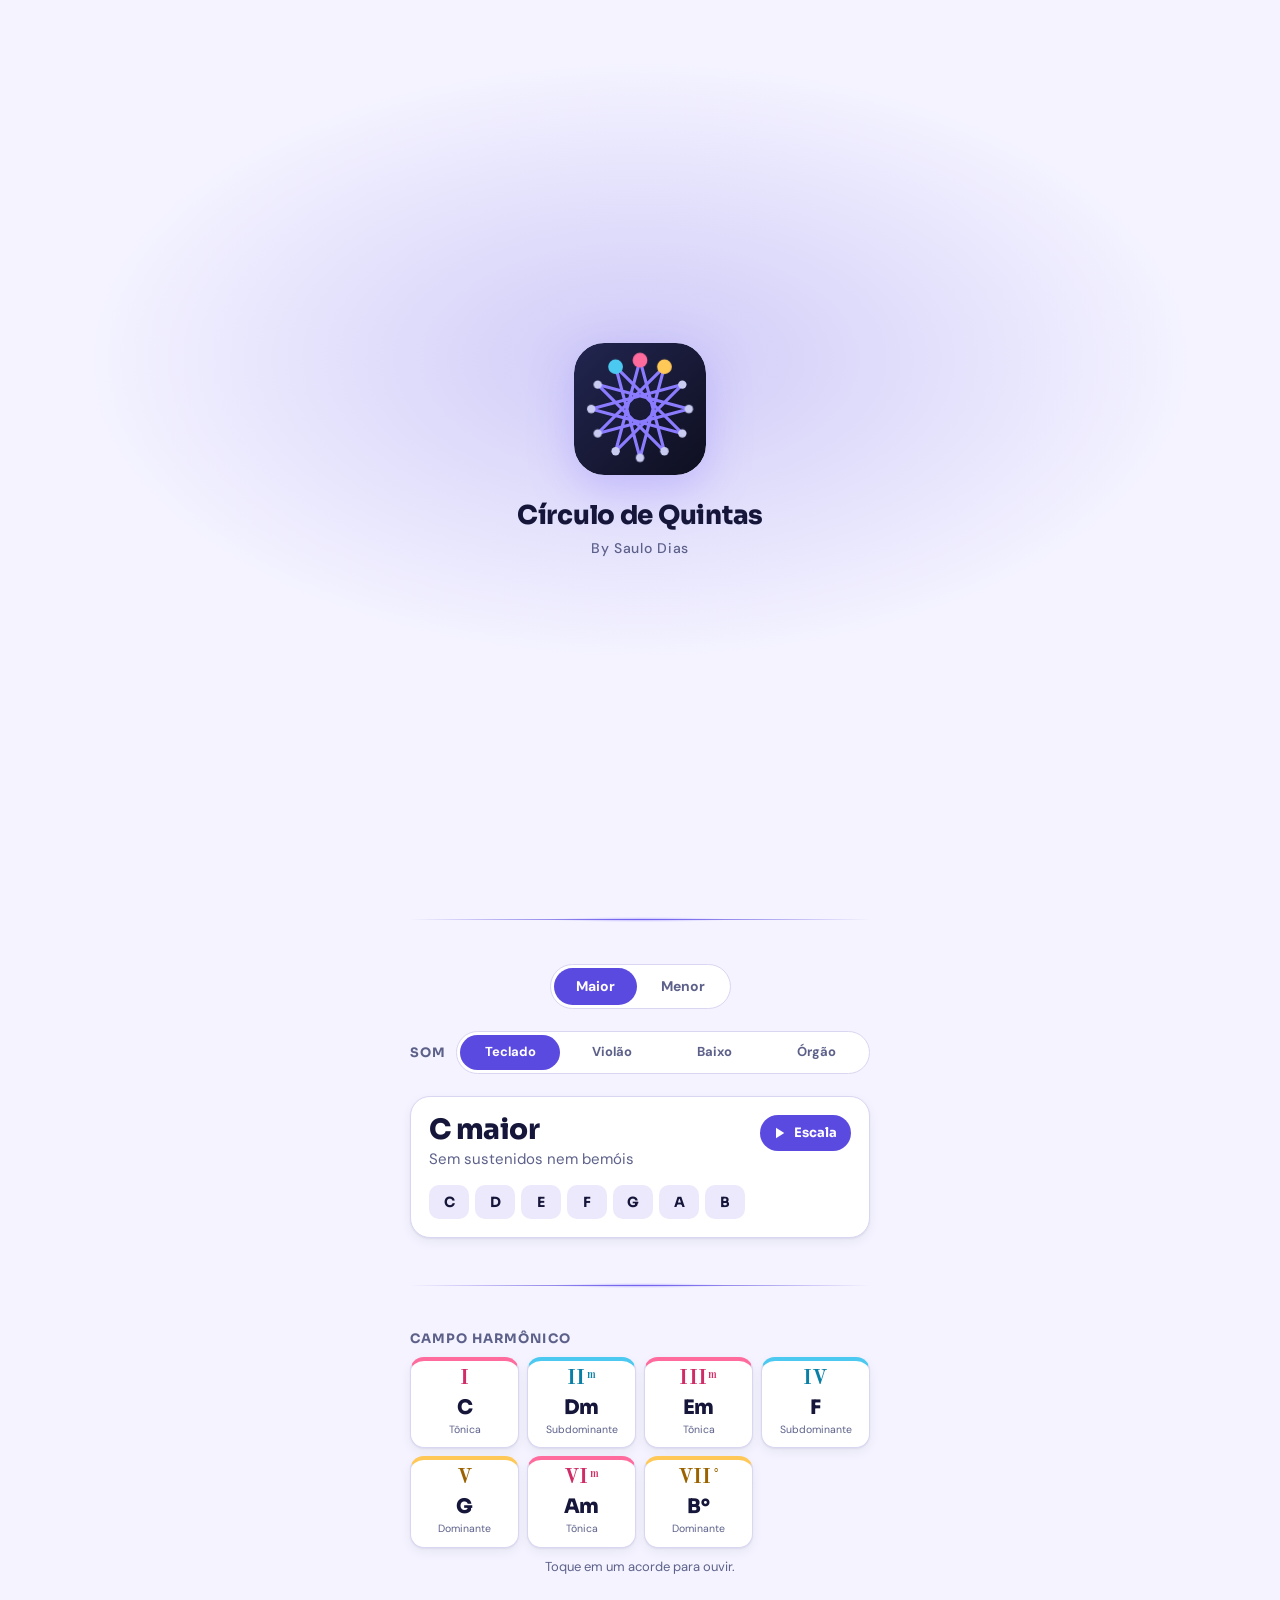
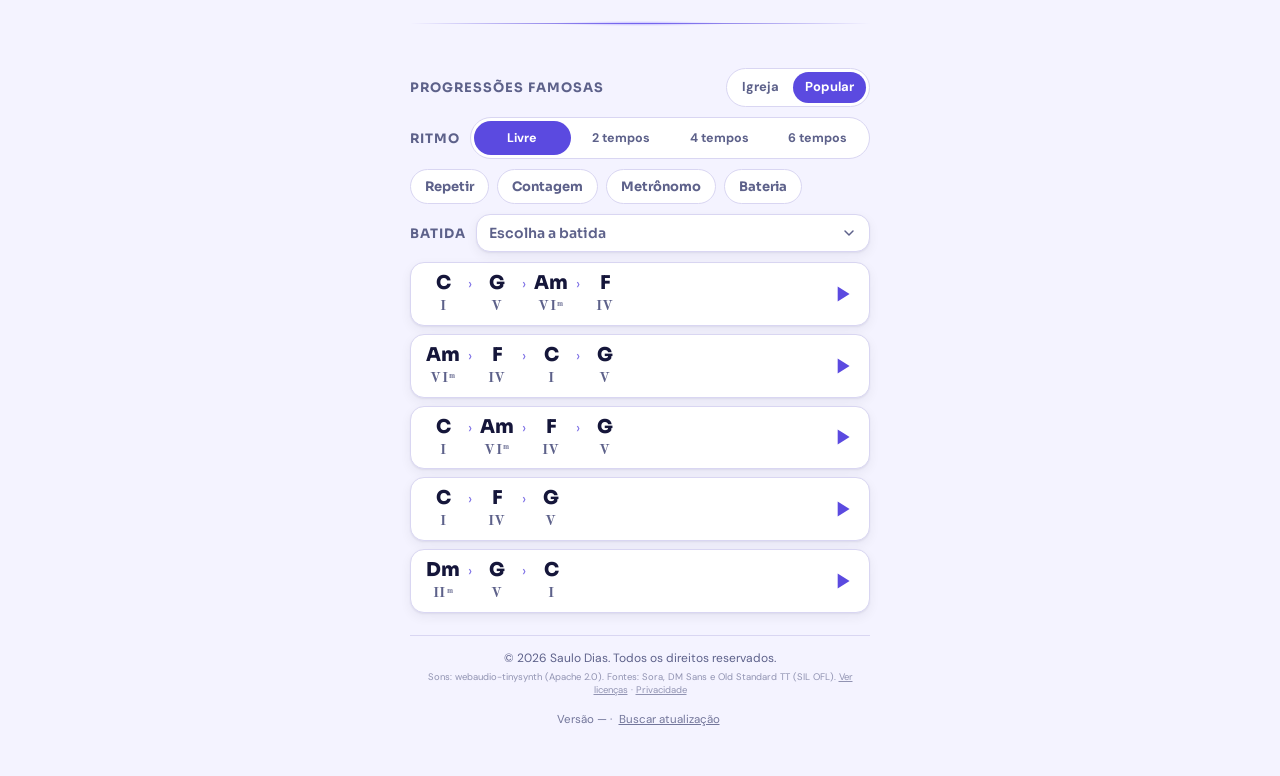
==== commit c2b433b0: "Add files via upload" ====
--- a/index.html
+++ b/index.html
@@ -416,8 +416,8 @@
     <div class="sec-head">
       <h3>Progressões famosas</h3>
       <div class="pill" role="group" aria-label="Estilo">
+        <button id="ps-igreja" aria-pressed="false">Igreja</button>
         <button id="ps-pop" aria-pressed="true">Popular</button>
-        <button id="ps-igreja" aria-pressed="false">Igreja</button>
       </div>
     </div>
     <div class="rhythm">
@@ -438,6 +438,7 @@
       <button class="opt" id="opLoop" aria-pressed="false">Repetir</button>
       <button class="opt" id="opCount" aria-pressed="false">Contagem</button>
       <button class="opt" id="opClick" aria-pressed="false">Metrônomo</button>
+      <button class="opt" id="opDrums" aria-pressed="false">Bateria</button>
     </div>
     <div class="dd" id="batRow"></div>
     <div class="beatbox" id="beatRow" hidden><span class="beat-txt" id="beatTxt"></span><div class="beats" id="beatDots"></div></div>
@@ -543,7 +544,7 @@
     }
   };
 
-  var st = { p: 0, mode: "M", nt: "cifra", style: "pop", inst: "teclado", rhythm: "livre", bpm: 90, batida: null, loop: false, count: false, click: false };
+  var st = { p: 0, mode: "M", nt: "cifra", style: "pop", inst: "teclado", rhythm: "livre", bpm: 90, batida: null, loop: false, count: false, click: false, drums: false };
   try { var savedI = localStorage.getItem("cq-inst"); if (["teclado", "violao", "baixo", "orgao"].indexOf(savedI) >= 0) st.inst = savedI; } catch (e) {}
   try { var saved = localStorage.getItem("cq-nt"); if (saved === "sol" || saved === "cifra") st.nt = saved; } catch (e) {}
   var rotDeg = 0, playing = -1, scaleIdx = -1, scalePlay = false, busy = -1, timers = [];
@@ -907,7 +908,7 @@
     else tone(m, t, dur, vol);
   }
   function stopAll() {
-    timers.forEach(clearTimeout); timers = []; playing = -1; scaleIdx = -1; scalePlay = false; busy = -1; cutSound(); hideBeats();
+    timers.forEach(clearTimeout); timers = []; playing = -1; scaleIdx = -1; scalePlay = false; busy = -1; cutSound(); hideBeats(); if (!mt.on) drumCut();
   }
   function later(fn, ms) { timers.push(setTimeout(fn, ms)); }
 
@@ -1095,8 +1096,9 @@
   };
   var DS_SOFT = { blues: 0.9, bossa: 0.6, balada: 0.7, samba: 0.75, reggae: 0.85 };
   function drumPat() { return DR[mt.ds][mt.n] || DR.rock[mt.n]; }
-  function drumSlot(slot, t, p, r) {
-    var i = slot % p.k.length, soft = DR[mt.ds][mt.n] ? (DS_SOFT[mt.ds] || 1) : 1, on = r === 1 || slot % r === 0, hv = (on ? 1 : r === 4 ? 0.45 : 0.6) * soft;
+  function drumSlot(slot, t, p, r, ds, n) {
+    ds = ds || mt.ds; n = n || mt.n;
+    var i = slot % p.k.length, soft = DR[ds][n] ? (DS_SOFT[ds] || 1) : 1, on = r === 1 || slot % r === 0, hv = (on ? 1 : r === 4 ? 0.45 : 0.6) * soft;
     if (p.h[i] === "x") dHat(t, hv); else if (p.h[i] === "o") dHatO(t, soft);
     if (p.k[i] === "x") dKick(t, soft);
     if (p.s[i] === "x") dSnare(t, soft, false); else if (p.s[i] === "r") dSnare(t, soft, true); else if (p.s[i] === "g") dSnare(t, 0.28, false);
@@ -1169,6 +1171,13 @@
     mtVisual();
   }
 
+  /* bateria da progressão: o estilo é o da batida escolhida, então o ritmo da bateria bate com o do instrumento */
+  var BAT_DRUM = { basica: "rock" };
+  function progDrums(bat, n, k, at, eighth) {
+    var ds = BAT_DRUM[bat] || bat; if (!DR[ds]) ds = "rock";
+    var p = DR[ds][n] || DR.rock[n], dr = n === 6 ? 1 : (p.r || 2), sub = dr > 2 ? dr / 2 : 1, q;
+    for (q = 0; q < sub; q++) drumSlot(k * sub + q, at + q * eighth / sub, p, dr, ds, n);
+  }
   function playProg(i, again) {
     var info = keyInfo(), seq = PROGS[st.style][st.mode][i], R = RHYTHMS[st.rhythm];
     if (!again) stopAll();
@@ -1202,6 +1211,7 @@
         } else {
           if (k === 0) mark(seq[j], next);
           slotHit(info.chords[seq[j]], B, P, k, next, slot);
+          if (st.drums) progDrums(st.batida || "basica", R.n, k, next, R.unit === 1 && B.sw ? slot * 2 * (k % 2 === 0 ? B.sw : 1 - B.sw) : slot);
           if (lv) { if (st.click) clickSound(getClickBus(), next, lv); beatLight(R, k, next, false); }
         }
         next += (R.unit === 1 && B.sw) ? slot * 2 * (k % 2 === 0 ? B.sw : 1 - B.sw) : slot; k++;   /* swing: a colcheia de contratempo chega um pouco depois */
@@ -1237,6 +1247,7 @@
     document.getElementById("opLoop").setAttribute("aria-pressed", st.loop);
     document.getElementById("opCount").setAttribute("aria-pressed", st.count);
     document.getElementById("opClick").setAttribute("aria-pressed", st.click);
+    document.getElementById("opDrums").setAttribute("aria-pressed", st.drums);
     document.getElementById("ps-pop").setAttribute("aria-pressed", st.style === "pop");
     document.getElementById("ps-igreja").setAttribute("aria-pressed", st.style === "igreja");
     elProgs.innerHTML = PROGS[st.style][st.mode].map(function (seq, i) {
@@ -1335,6 +1346,11 @@
   /* repetir, contagem e metrônomo da progressão; contagem e metrônomo precisam de ritmo, então tiram do "Livre" */
   document.getElementById("opLoop").onclick = function () { st.loop = !st.loop; paintPanel(); };
   document.getElementById("opCount").onclick = function () { st.count = !st.count; if (st.count && st.rhythm === "livre") st.rhythm = "r4"; paintPanel(); };
+  document.getElementById("opDrums").onclick = function () {
+    st.drums = !st.drums;
+    if (st.drums) { audio(); loadDrums(); if (st.rhythm === "livre") st.rhythm = "r4"; } else if (!mt.on) drumCut();
+    paintPanel();
+  };
   document.getElementById("opClick").onclick = function () { st.click = !st.click; if (st.click && st.rhythm === "livre") st.rhythm = "r4"; paintPanel(); };
   /* metrônomo avulso */
   function drumPaint() {
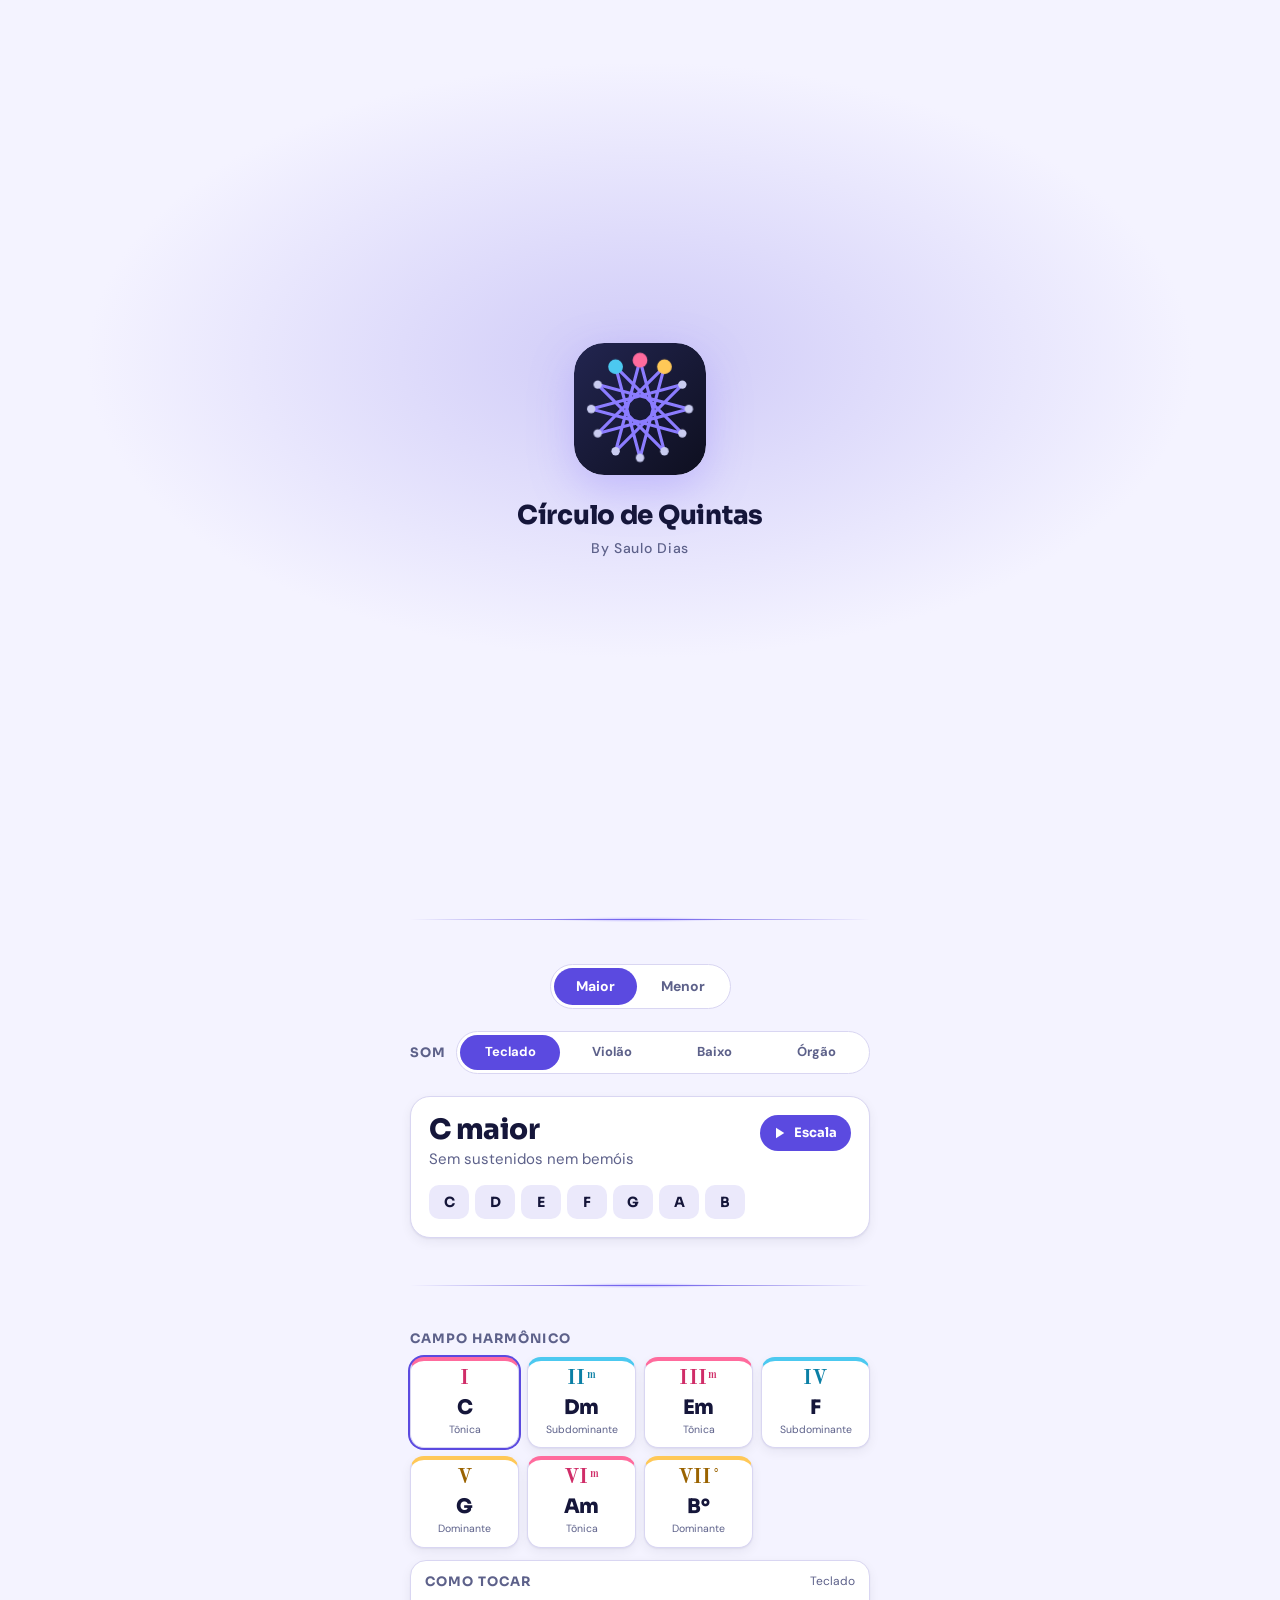
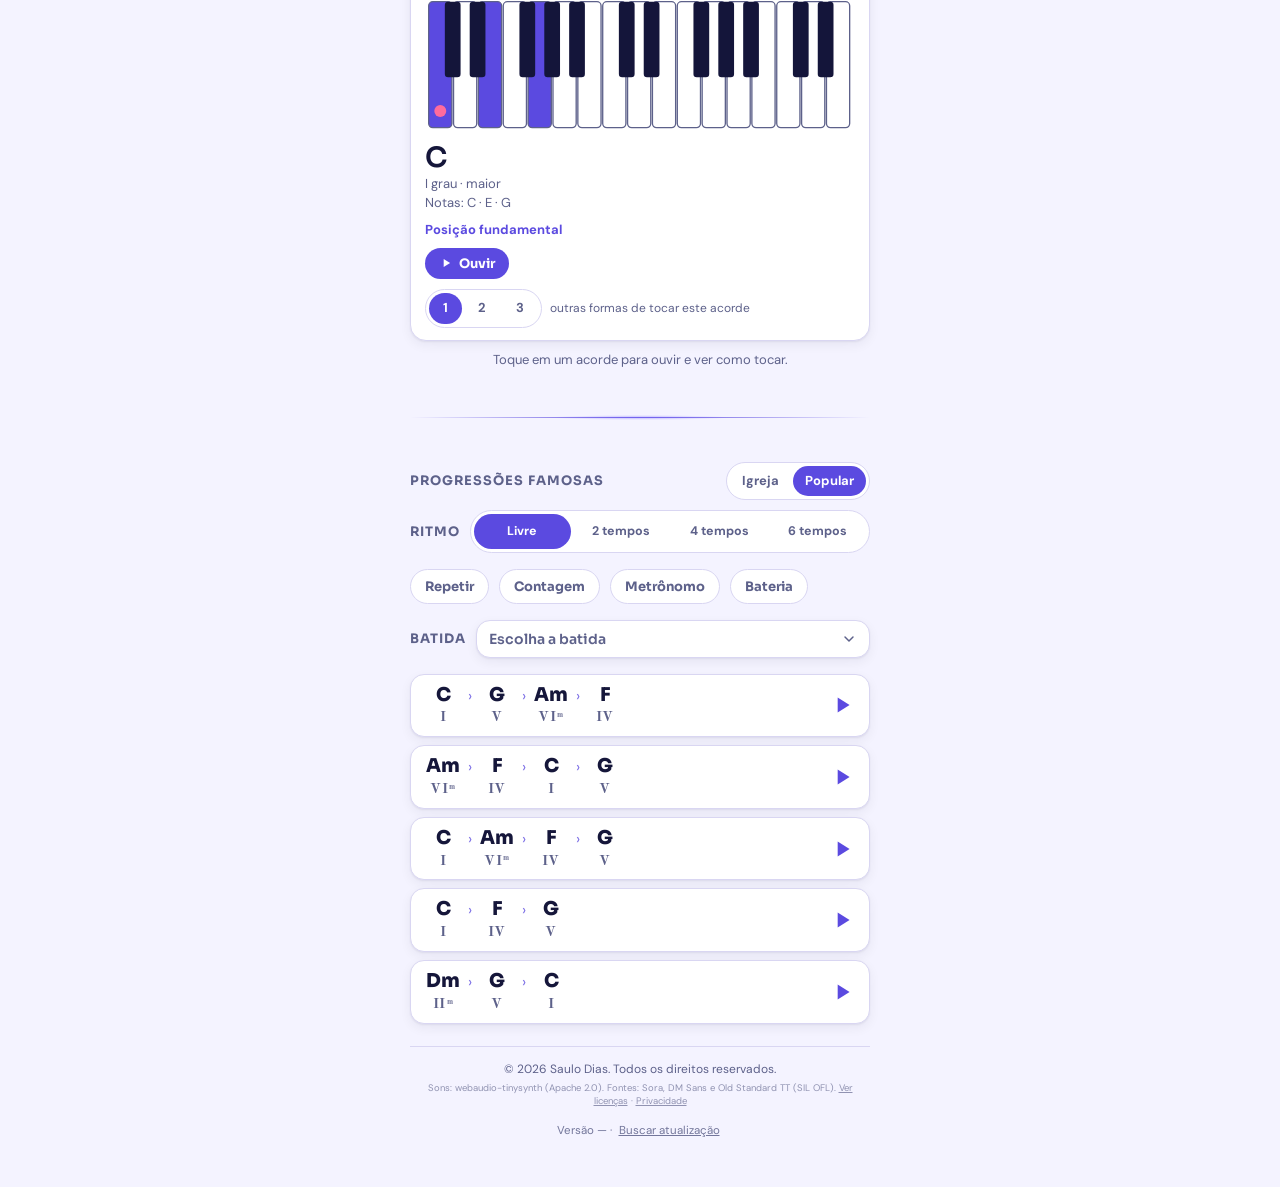
==== commit 9bcedca3: "Add files via upload" ====
--- a/index.html
+++ b/index.html
@@ -204,12 +204,12 @@
 .inst-l { font: 700 13px var(--font-display); letter-spacing: .08em; text-transform: uppercase; color: var(--muted); }
 .inst .pill { flex: 1; min-width: 0; }
 .inst .pill button { flex: 1; padding: 8px 2px; }
-.rhythm { display: flex; align-items: center; gap: 10px; margin-bottom: 10px; }
+.rhythm { display: flex; align-items: center; gap: 10px; margin-bottom: 16px; }
 .rhythm .pill { flex: 1; min-width: 0; }
 .rhythm .pill button { flex: 1; padding: 8px 2px; font-size: 12.5px; }
 .bats { display: grid; grid-template-columns: repeat(auto-fit, minmax(128px, 1fr)); gap: 6px; margin-bottom: 10px; }
 .bat { text-align: left; background: var(--surface); border: 1px solid var(--line); border-radius: 12px; padding: 7px 10px; min-width: 0; }
-.dd { position: relative; display: flex; align-items: center; gap: 10px; margin-bottom: 10px; }
+.dd { position: relative; display: flex; align-items: center; gap: 10px; margin-bottom: 16px; }
 .dd-btn { flex: 1; min-width: 0; display: flex; align-items: center; gap: 10px; padding: 9px 12px; border-radius: 14px; background: var(--surface); border: 1px solid var(--line); text-align: left; box-shadow: var(--shadow); }
 .dd-btn[aria-expanded="true"] { border-color: var(--brand); }
 .dd-name { font: 800 14px var(--font-display); }
@@ -232,10 +232,10 @@
 .bat span { display: block; font: 500 13px/1.3 ui-monospace, "SFMono-Regular", Menlo, Consolas, monospace; color: var(--muted); letter-spacing: .06em; white-space: nowrap; }
 .bat[aria-pressed="true"] { border-color: var(--brand); background: var(--surface-2); }
 .bat[aria-pressed="true"] span { color: var(--brand); }
-.tempo { display: flex; align-items: center; gap: 10px; margin-bottom: 10px; }
+.tempo { display: flex; align-items: center; gap: 10px; margin-bottom: 16px; }
 .tempo input { flex: 1; min-width: 0; accent-color: var(--brand); }
 .tempo output { font: 700 13px var(--font-display); min-width: 58px; text-align: right; font-variant-numeric: tabular-nums; }
-.opts { display: flex; flex-wrap: wrap; gap: 8px; margin-bottom: 10px; }
+.opts { display: flex; flex-wrap: wrap; gap: 10px; margin-bottom: 16px; }
 .opts .opt { padding: 8px 14px; border-radius: 999px; background: var(--surface); border: 1px solid var(--line); font: 700 13px var(--font-display); color: var(--muted); }
 .opts .opt[aria-pressed="true"] { background: var(--brand); border-color: var(--brand); color: #fff; }
 .beatbox { display: flex; align-items: center; justify-content: space-between; gap: 12px; margin-bottom: 10px; padding: 8px 14px; background: var(--surface); border: 1px solid var(--line); border-radius: 14px; min-height: 22px; }
@@ -291,6 +291,54 @@
 .prog small s { text-decoration: none; margin: 0 6px; opacity: .6; font-family: var(--font-body); }
 .prog svg { width: 26px; height: 26px; fill: var(--brand); flex: none; }
 .prog.busy { border-color: var(--brand); }
+
+/* diagramas de acordes */
+.dgp { margin-top: 12px; background: var(--surface); border: 1px solid var(--line); border-radius: 16px; padding: 12px 14px; box-shadow: var(--shadow); }
+.dgp-h { display: flex; justify-content: space-between; align-items: center; margin-bottom: 8px; }
+.dgp-i { font-size: 12px; color: var(--muted); }
+.dgp-b { display: flex; gap: 16px; align-items: center; }
+.dgp-b.col { flex-direction: column; align-items: stretch; gap: 8px; }
+.dgp-fig { flex: none; line-height: 0; border-radius: 12px; padding: 2px; }
+.dgp-fig svg { display: block; height: 136px; width: auto; max-width: 52vw; }
+.dgp-b.col .dgp-fig svg { height: auto; width: 100%; max-width: none; }
+.dgp-t { min-width: 0; flex: 1; }
+.dgp-n { font: 600 28px/1.1 var(--font-display); }
+.dgp-s { font-size: 13px; color: var(--muted); margin-top: 2px; }
+.dgp-no { font-size: 13px; color: var(--muted); }
+.dgp-l { font-weight: 700; font-size: 13px; color: var(--brand); margin-top: 8px; }
+.dgp-play { margin-top: 8px; padding: 7px 14px; border-radius: 999px; background: var(--brand); color: #fff; font: 700 13px var(--font-display); display: inline-flex; gap: 6px; align-items: center; }
+.dgp-play svg { width: 14px; height: 14px; fill: currentColor; }
+.dgp-c { display: flex; gap: 8px; align-items: center; margin-top: 10px; flex-wrap: wrap; }
+.dgp-c .pill button { padding: 6px 14px; }
+.dgp-c small { color: var(--muted); font-size: 12px; }
+.chord.sel { box-shadow: 0 0 0 2px var(--brand); }
+.fb-l { stroke: var(--muted); stroke-width: 1.3; } .fb-s { stroke: var(--muted); stroke-width: 1.3; opacity: .85; }
+.fb-nut { fill: var(--fg); } .fb-d { fill: var(--brand); } .fb-r { fill: var(--ton); } .fb-bar { fill: var(--brand); opacity: .9; }
+.fb-o { fill: none; stroke: var(--fg); stroke-width: 1.4; } .fb-x { fill: var(--muted); font: 700 11px var(--font-display); text-anchor: middle; } .fb-c { fill: var(--muted); font: 700 9px var(--font-display); }
+.pk-w { fill: #fff; stroke: var(--muted); stroke-width: .8; } .pk-b { fill: #14153a; } .pk-on { fill: var(--brand); }
+
+/* aba Acordes */
+.axrow { display: flex; align-items: center; gap: 10px; }
+.axins { flex: 1; min-width: 0; } .axins button { flex: 1; padding: 8px 2px; }
+.axroots { display: grid; grid-template-columns: repeat(6, minmax(0, 1fr)); gap: 6px; }
+.axroot { background: var(--surface); border: 1px solid var(--line); border-radius: 12px; padding: 7px 0 6px; text-align: center; font: 700 15px/1.1 var(--font-display); box-shadow: var(--shadow); }
+.axroot small { display: block; font: 500 10px var(--font-body); color: var(--muted); min-height: 12px; }
+.axroot[aria-pressed="true"] { background: var(--brand); border-color: var(--brand); color: #fff; } .axroot[aria-pressed="true"] small { color: #e9e6ff; }
+.axcls { display: flex; flex-wrap: wrap; gap: 8px; }
+.axcls button { padding: 8px 14px; border-radius: 999px; background: var(--surface); border: 1px solid var(--line); font: 700 13px var(--font-display); color: var(--muted); white-space: nowrap; }
+.axcls button[aria-pressed="true"] { background: var(--brand); border-color: var(--brand); color: #fff; }
+.axcls-d { font-size: 13px; color: var(--muted); margin-top: -8px; }
+.axgrid { display: grid; grid-template-columns: repeat(2, minmax(0, 1fr)); gap: 10px; }
+.axcard { background: var(--surface); border: 1px solid var(--line); border-radius: 14px; padding: 10px 8px 8px; text-align: center; display: flex; flex-direction: column; align-items: center; gap: 2px; min-width: 0; position: relative; box-shadow: var(--shadow); }
+.axcard[aria-pressed="true"] { border-color: var(--brand); box-shadow: 0 0 0 2px var(--brand); }
+.axcard b { font: 600 18px var(--font-display); } .axcard small { font-size: 11.5px; color: var(--muted); line-height: 1.2; min-height: 28px; }
+.axcard svg { display: block; height: 92px; width: auto; max-width: 100%; } .axcard.p svg { height: auto; width: 100%; }
+.axcard i { position: absolute; top: 8px; right: 9px; width: 8px; height: 8px; border-radius: 50%; background: var(--ok); }
+.axcard .tn { font: 600 14px var(--font-display); margin-top: 6px; } .axcard .dg { font-size: 11.5px; color: var(--muted); margin-bottom: 4px; }
+.axleg { font-size: 12px; color: var(--muted); display: flex; gap: 6px; align-items: center; flex-wrap: wrap; } .axleg i { width: 8px; height: 8px; border-radius: 50%; background: var(--ok); display: inline-block; }
+.dgp-c .pill.wrap { flex-wrap: wrap; border-radius: 18px; } .dgp-c .pill.wrap button { padding: 6px 10px; font-size: 12px; }
+.neck { display: block; width: 100%; height: auto; } .nk-l { stroke: var(--muted); stroke-width: 1.2; } .nk-s { stroke: var(--muted); stroke-width: 1.6; opacity: .9; } .nk-nut { stroke: var(--fg); stroke-width: 4; } .nk-in { fill: var(--muted); opacity: .5; }
+.nk-t { fill: var(--muted); font: 700 9px var(--font-display); text-anchor: middle; } .nk-d { fill: var(--brand); } .nk-r { fill: var(--ton); } .nk-g { fill: #fff; font: 700 10px var(--font-display); text-anchor: middle; } .nk-sn { fill: var(--muted); font: 700 10px var(--font-display); text-anchor: end; }
 .tip { color: var(--muted); font-size: 13px; text-align: center; margin: 0; }
 .legend { display: grid; gap: 7px; background: var(--surface); border: 1px solid var(--line); border-radius: 14px; padding: 9px 12px; font-size: 11.5px; color: var(--muted); }
 .lg { display: grid; grid-template-columns: 9px minmax(0, 1fr); gap: 8px; align-items: start; }
@@ -357,6 +405,7 @@
   <nav class="tabs" role="tablist" aria-label="Seções">
     <button role="tab" id="tab-circle" aria-selected="true">Círculo</button>
     <button role="tab" id="tab-metro" aria-selected="false">Metrônomo</button>
+    <button role="tab" id="tab-chords" aria-selected="false">Acordes</button>
     <button role="tab" id="tab-tuner" aria-selected="false">Afinador</button>
   </nav>
 
@@ -407,7 +456,8 @@
   <section>
     <h3>Campo harmônico</h3>
     <div class="grid" id="chords"></div>
-    <p class="tip" style="margin-top:10px">Toque em um acorde para ouvir.</p>
+    <div class="dgp" id="dgPanel"></div>
+    <p class="tip" style="margin-top:10px">Toque em um acorde para ouvir e ver como tocar.</p>
   </section>
 
   <div class="dv" aria-hidden="true"><i></i></div>
@@ -445,6 +495,16 @@
     <div class="progs" id="progs"></div>
   </section>
 
+  </div>
+
+  <div id="vChords" class="view" hidden>
+    <div class="axrow"><span class="inst-l">Instrumento</span><div class="pill axins" id="axIns" role="group" aria-label="Instrumento"></div></div>
+    <div><div class="inst-l" style="margin-bottom:8px">Nota</div><div class="axroots" id="axRoots"></div></div>
+    <div class="dgp" id="axPanel" style="margin-top:0"></div>
+    <div><div class="inst-l" style="margin-bottom:8px">Tipo de acorde</div><div class="axcls" id="axCls"></div></div>
+    <p class="axcls-d" id="axClsD"></p>
+    <div class="axgrid" id="axGrid"></div>
+    <div class="axleg"><i></i> está no campo harmônico (maior ou menor)</div>
   </div>
 
   <div id="vMetro" class="view" hidden>
@@ -544,7 +604,7 @@
     }
   };
 
-  var st = { p: 0, mode: "M", nt: "cifra", style: "pop", inst: "teclado", rhythm: "livre", bpm: 90, batida: null, loop: false, count: false, click: false, drums: false };
+  var st = { p: 0, mode: "M", nt: "cifra", style: "pop", inst: "teclado", rhythm: "livre", bpm: 90, batida: null, loop: false, count: false, click: false, drums: false, sel: 0, voi: {} };
   try { var savedI = localStorage.getItem("cq-inst"); if (["teclado", "violao", "baixo", "orgao"].indexOf(savedI) >= 0) st.inst = savedI; } catch (e) {}
   try { var saved = localStorage.getItem("cq-nt"); if (saved === "sol" || saved === "cifra") st.nt = saved; } catch (e) {}
   var rotDeg = 0, playing = -1, scaleIdx = -1, scalePlay = false, busy = -1, timers = [];
@@ -1224,6 +1284,294 @@
     tick();
   }
 
+  /* ---------- diagramas de acordes ---------- */
+  var GOPEN = [40, 45, 50, 55, 59, 64], BOPEN = [28, 33, 38, 43];
+  var G_OPEN = { "0M": "x32010", "2M": "xx0232", "4M": "022100", "7M": "320003", "9M": "x02220", "9m": "x02210", "4m": "022000", "2m": "xx0231", "5M": "xx3211", "11d": "x2343x" };
+  var G_SHAPES = [
+    { n: "4 cordas agudas", pop: 3, root: 2, pc: 2, M: [-1, -1, 0, 2, 3, 2], m: [-1, -1, 0, 2, 3, 1], d: [-1, -1, 0, 1, 3, 1] },
+    { n: "Pestana (raiz na 5ª corda)", pop: 2, root: 1, pc: 9, bar: 1, M: [-1, 0, 2, 2, 2, 0], m: [-1, 0, 2, 2, 1, 0], d: [-1, 0, 1, 2, 1, -1] },
+    { n: "Pestana (raiz na 6ª corda)", pop: 1, root: 0, pc: 4, bar: 0, M: [0, 2, 2, 1, 0, 0], m: [0, 2, 2, 0, 0, 0] }
+  ];
+  function guitarVoicings(c) {
+    var pc = pcOf(c.root), out = [], seen = {}, o = G_OPEN[pc + c.q];
+    function add(fr, label, barre, order) {
+      var key = fr.join(","); if (seen[key]) return; seen[key] = 1;
+      var pos = fr.filter(function (x) { return x > 0; }), low = fr.indexOf(0) >= 0 ? 0 : Math.min.apply(null, pos);
+      out.push({ k: "g", fr: fr, label: label, barre: barre, low: low, ord: order + (order >= 1 ? (low > 5 ? 5 : 0) + (low > 8 ? 5 : 0) : 0), midi: fr.map(function (x, i) { return x < 0 ? null : GOPEN[i] + x; }).filter(function (x) { return x !== null; }) });
+    }
+    if (o) add(o.split("").map(function (x) { return x === "x" ? -1 : +x; }), pc === 5 ? "Fácil, sem pestana" : "Aberta, sem pestana", null, pc === 5 ? 1.5 : 0);
+    G_SHAPES.forEach(function (sh, i) {
+      var rel = sh[c.q]; if (!rel) return;
+      var fo = (pc - sh.pc + 12) % 12;
+      add(rel.map(function (x) { return x < 0 ? -1 : x + fo; }), fo === 0 ? "Aberta" : sh.n, sh.bar !== undefined && fo > 0 ? { f: fo, from: sh.root } : null, sh.pop);
+    });
+    return out.sort(function (a, b) { return a.ord - b.ord; });   /* da forma mais usada para a menos usada */
+  }
+  function pianoVoicings(c) {
+    var n = c.midi.slice(), out = [], names = ["Posição fundamental", "1ª inversão", "2ª inversão"], i;
+    for (i = 0; i < 3; i++) { out.push({ k: "p", midi: n.slice(), label: names[i] }); n.push(n.shift() + 12); }
+    return out;
+  }
+  function bassVoicings(c) {
+    var r = c.midi[0] - 24, th = r + (c.midi[1] - c.midi[0]), fi = r + (c.midi[2] - c.midi[0]), out = [], q, f, names = ["E", "A", "D", "G"];
+    function mk(fr, roots, label, midi) { return { k: "b", fr: fr, roots: roots, label: label, midi: midi }; }
+    /* a nota fundamental em cada corda, só nas casas 1 a 12 (sem corda solta), das casas mais baixas para as mais altas */
+    var pos = [];
+    for (q = 0; q < 4; q++) { f = ((r - BOPEN[q]) % 12 + 12) % 12 || 12; pos.push({ q: q, f: f }); }
+    pos.sort(function (x, y) { return x.f - y.f || x.q - y.q; });
+    pos.forEach(function (p) {
+      var fr = [-1, -1, -1, -1], rt = [false, false, false, false]; fr[p.q] = p.f; rt[p.q] = true;
+      out.push(mk(fr, rt, "Fundamental na corda " + fmt(names[p.q]) + ", casa " + p.f, [BOPEN[p.q] + p.f]));
+    });
+    /* arpejo (fundamental, terça e quinta) em volta da fundamental mais baixa */
+    var base = pos[0], ms = [BOPEN[base.q] + base.f], fr2 = [-1, -1, -1, -1], rt2 = [false, false, false, false];
+    fr2[base.q] = base.f; rt2[base.q] = true;
+    [th, fi].forEach(function (n) {
+      while (n < ms[0]) n += 12;
+      var best = -1, bs = 999, qq, ff, sc;
+      for (qq = 0; qq < 4; qq++) { ff = n - BOPEN[qq]; if (ff < 1 || ff > 14 || fr2[qq] >= 0) continue; sc = Math.abs(ff - base.f); if (sc < bs) { bs = sc; best = qq; } }
+      if (best >= 0) { fr2[best] = n - BOPEN[best]; ms.push(n); }
+    });
+    out.push(mk(fr2, rt2, "Arpejo: fundamental, terça e quinta", ms.sort(function (x, y) { return x - y; })));
+    return out;
+  }
+  function dgVoicings(c) { return st.inst === "violao" ? guitarVoicings(c) : st.inst === "baixo" ? bassVoicings(c) : pianoVoicings(c); }
+  /* braço: fr = casa de cada corda (-1 não toca, 0 solta); mostra 4 casas a partir da primeira usada */
+  function fretSvg(nS, fr, o) {
+    var dx = nS === 6 ? 16 : 22, x0 = 24, y0 = 26, dy = 21, W = x0 + (nS - 1) * dx + 20, H = y0 + 4 * dy + 8, i, s;
+    var pos = fr.filter(function (x) { return x > 0; }), mx = Math.max.apply(null, pos.concat([0])), base = mx > 4 ? Math.min.apply(null, pos) : 1;
+    s = '<svg viewBox="0 0 ' + W + ' ' + H + '" role="img" aria-label="' + o.aria + '">';
+    if (base === 1) s += '<rect class="fb-nut" x="' + x0 + '" y="' + (y0 - 3) + '" width="' + ((nS - 1) * dx) + '" height="4" rx="1"/>';
+    for (i = (base === 1 ? 1 : 0); i <= 4; i++) s += '<line class="fb-l" x1="' + x0 + '" x2="' + (x0 + (nS - 1) * dx) + '" y1="' + (y0 + i * dy) + '" y2="' + (y0 + i * dy) + '"/>';
+    for (i = 0; i < nS; i++) s += '<line class="fb-s" x1="' + (x0 + i * dx) + '" x2="' + (x0 + i * dx) + '" y1="' + y0 + '" y2="' + (y0 + 4 * dy) + '"/>';
+    if (base > 1) s += '<text class="fb-c" x="' + (x0 + (nS - 1) * dx + 6) + '" y="' + (y0 + dy / 2 + 3) + '">' + base + 'ª</text>';
+    if (o.barre) s += '<rect class="fb-bar" x="' + (x0 + o.barre.from * dx - 7) + '" y="' + (y0 + (o.barre.f - base + 0.5) * dy - 7) + '" width="' + (((o.barre.to === undefined ? nS - 1 : o.barre.to) - o.barre.from) * dx + 14) + '" height="14" rx="7"/>';
+    fr.forEach(function (x, k) {
+      var cx = x0 + k * dx;
+      if (x < 0) { if (!o.noMute) s += '<text class="fb-x" x="' + cx + '" y="' + (y0 - 9) + '">×</text>'; }
+      else if (x === 0) s += '<circle class="fb-o" cx="' + cx + '" cy="' + (y0 - 11) + '" r="3.8"/>';
+      else s += '<circle class="' + (o.roots[k] ? "fb-r" : "fb-d") + '" cx="' + cx + '" cy="' + (y0 + (x - base + 0.5) * dy) + '" r="6.2"/>';
+    });
+    return s + '</svg>';
+  }
+  /* teclado: duas oitavas a partir do dó mais próximo abaixo da nota mais grave */
+  function pianoSvg(midis, rootPc, aria) {
+    var WP = [0, 2, 4, 5, 7, 9, 11], kw = 15, bw = 9.5, H = 76, NW = 17, start = Math.floor(Math.min.apply(null, midis) / 12) * 12, i, s;
+    s = '<svg viewBox="0 0 ' + (NW * kw + 2) + ' ' + (H + 4) + '" role="img" aria-label="' + aria + '">';
+    for (i = 0; i < NW; i++) {
+      var m = start + 12 * Math.floor(i / 7) + WP[i % 7], on = midis.indexOf(m) >= 0;
+      s += '<rect class="' + (on ? "pk-w pk-on" : "pk-w") + '" x="' + (1 + i * kw) + '" y="1" width="' + (kw - 1) + '" height="' + H + '" rx="2.5"/>';
+      if (on && m % 12 === rootPc) s += '<circle class="fb-r" cx="' + (1 + i * kw + (kw - 1) / 2) + '" cy="' + (H - 9) + '" r="3.6"/>';
+    }
+    for (i = 0; i < NW - 1; i++) {
+      var w = WP[i % 7]; if ([0, 2, 5, 7, 9].indexOf(w) < 0) continue;
+      var bm = start + 12 * Math.floor(i / 7) + w + 1, bo = midis.indexOf(bm) >= 0;
+      s += '<rect class="' + (bo ? "pk-b pk-on" : "pk-b") + '" x="' + (1 + (i + 1) * kw - bw / 2 - 0.5) + '" y="1" width="' + bw + '" height="' + (H * 0.6) + '" rx="2"/>';
+      if (bo && bm % 12 === rootPc) s += '<circle class="fb-r" cx="' + (1 + (i + 1) * kw - 0.5) + '" cy="' + (H * 0.6 - 8) + '" r="3"/>';
+    }
+    return s + '</svg>';
+  }
+  function dgFigure(v, c) {
+    var pc = pcOf(c.root), nm = chordName(c.root, c.q);
+    if (v.k === "p") return pianoSvg(v.midi, pc, "Teclado: " + nm);
+    if (v.k === "b") return fretSvg(4, v.fr, { roots: v.roots, noMute: true, aria: "Baixo: " + nm });
+    return fretSvg(6, v.fr, { roots: v.fr.map(function (x, i) { return x >= 0 && (GOPEN[i] + x) % 12 === pc; }), barre: v.barre, aria: "Violão: " + nm });
+  }
+  function playVoicing(v) {
+    var a = audio(); if (!a) return;
+    stopAll(); paintPanel();
+    var t = a.currentTime + 0.03, ins = st.inst;
+    v.midi.forEach(function (m, k) {
+      var tt = t + k * (ins === "violao" ? 0.011 : ins === "baixo" ? 0.28 : 0.014);
+      if (ins === "violao") pluck(m, tt, 2.4, 0.2);
+      else if (ins === "baixo") bass(m, tt, 1.2, 0.24);
+      else if (ins === "orgao") organ(m, tt, 2, 0.05);
+      else tone(m, tt, 2.2, 0.12);
+    });
+  }
+  var dgSig = "", dgCur = null, dgKey = "", dgPanel = document.getElementById("dgPanel");
+  var INS_NAME = { teclado: "Teclado", violao: "Violão", baixo: "Baixo", orgao: "Órgão" };
+  function paintDiagram() {
+    if (!dgPanel) return;
+    var info = keyInfo(), d = playing >= 0 ? playing : st.sel, c = info.chords[d], vs = dgVoicings(c), key = st.inst + "|" + c.root + c.q, vi = Math.min(st.voi[key] || 0, vs.length - 1), v = vs[vi];
+    var sig = [st.p, st.mode, st.nt, st.inst, d, vi].join("|");
+    if (sig === dgSig) return; dgSig = sig; dgCur = v; dgKey = key;
+    var notes = [0, 2, 4].map(function (k) { return fmt(info.scale[(d + k) % 7]); }).join(" · ");
+    var pos = v.k === "g" && Math.max.apply(null, v.fr) > 4 ? " · a partir da " + Math.min.apply(null, v.fr.filter(function (x) { return x > 0; })) + "ª casa" : "";
+    dgPanel.innerHTML =
+      '<div class="dgp-h"><span class="inst-l">Como tocar</span><span class="dgp-i">' + INS_NAME[st.inst] + '</span></div>' +
+      '<div class="dgp-b' + (v.k === "p" ? " col" : "") + '"><button class="dgp-fig" data-ouvir="1" aria-label="Ouvir esta posição">' + dgFigure(v, c) + '</button>' +
+      '<div class="dgp-t"><div class="dgp-n">' + chordName(c.root, c.q) + '</div><div class="dgp-s">' + roman(d, c.q) + ' grau · ' + (c.q === "m" ? "menor" : c.q === "d" ? "diminuto" : "maior") + '</div>' +
+      '<div class="dgp-no">Notas: ' + notes + '</div><div class="dgp-l">' + v.label + pos + '</div>' +
+      '<button class="dgp-play" data-ouvir="1">' + PLAY + 'Ouvir</button></div></div>' +
+      '<div class="dgp-c"><div class="pill" role="group" aria-label="Posição">' + vs.map(function (x, i) { return '<button data-v="' + i + '" aria-pressed="' + (i === vi) + '">' + (i + 1) + '</button>'; }).join("") + '</div><small>' + (vs.length > 1 ? "outras formas de tocar este acorde" : "uma forma") + '</small></div>';
+  }
+  if (dgPanel) dgPanel.addEventListener("click", function (e) {
+    var b = e.target.closest("button"); if (!b) return;
+    if (b.dataset.v !== undefined) { st.voi[dgKey] = +b.dataset.v; dgSig = ""; paintDiagram(); }
+    else if (b.dataset.ouvir && dgCur) playVoicing(dgCur);
+  });
+
+  /* ---------- aba Acordes: todos os tipos de acorde, por classe ---------- */
+  var AX_RN = ["C", "C♯", "D", "E♭", "E", "F", "F♯", "G", "A♭", "A", "B♭", "B"], AX_ALT = ["", "D♭", "", "D♯", "", "", "G♭", "", "G♯", "", "A♯", ""];
+  var AX_T = {
+    M: { s: "", n: "Maior", iv: [0, 4, 7] }, m: { s: "m", n: "Menor", iv: [0, 3, 7] }, dim: { s: "°", n: "Diminuto", iv: [0, 3, 6] }, aug: { s: "+", n: "Aumentado", iv: [0, 4, 8] },
+    "7": { s: "7", n: "Sétima (dominante)", iv: [0, 4, 7, 10] }, m7: { s: "m7", n: "Menor com sétima", iv: [0, 3, 7, 10] }, maj7: { s: "maj7", n: "Sétima maior (7M)", iv: [0, 4, 7, 11] },
+    m7b5: { s: "m7(♭5)", n: "Meio-diminuto", iv: [0, 3, 6, 10] }, dim7: { s: "°7", n: "Diminuto com sétima", iv: [0, 3, 6, 9] },
+    add9: { s: "add9", n: "Com nona (add9)", iv: [0, 4, 7, 14] }, "9": { s: "9", n: "Nona (dominante)", iv: [0, 4, 7, 10, 14] }, m9: { s: "m9", n: "Menor com nona", iv: [0, 3, 7, 10, 14] }, maj9: { s: "maj9", n: "Sétima maior com nona", iv: [0, 4, 7, 11, 14] },
+    sus2: { s: "sus2", n: "Suspenso de 2ª", iv: [0, 2, 7] }, sus4: { s: "sus4", n: "Suspenso de 4ª", iv: [0, 5, 7] }, "7sus4": { s: "7sus4", n: "Sétima suspensa", iv: [0, 5, 7, 10] },
+    "6": { s: "6", n: "Com sexta", iv: [0, 4, 7, 9] }, m6: { s: "m6", n: "Menor com sexta", iv: [0, 3, 7, 9] },
+    "7b5": { s: "7(♭5)", n: "Sétima com quinta bemol", iv: [0, 4, 6, 10] }, "7b9": { s: "7(♭9)", n: "Sétima com nona bemol", iv: [0, 4, 7, 10, 13] }, "7#9": { s: "7(♯9)", n: "Sétima com nona sustenida", iv: [0, 4, 7, 10, 15] }
+  };
+  var AX_C = [
+    { id: "b", n: "Básicos", d: "Os três acordes do campo harmônico: maior, menor e diminuto.", t: ["M", "m", "dim"] },
+    { id: "s7", n: "Sétimas (7)", d: "Quatro notas. Dão cor e tensão. Os mais usados em música popular e gospel.", t: ["7", "m7", "maj7", "m7b5", "dim7"] },
+    { id: "n9", n: "Nonas (9)", d: "Cinco notas. Soam mais cheios, muito usados no jazz, MPB e gospel.", t: ["add9", "9", "m9", "maj9"] },
+    { id: "su", n: "Suspensos", d: "Trocam a terça por outra nota e deixam o acorde “no ar”.", t: ["sus2", "sus4", "7sus4"] },
+    { id: "s6", n: "Sextas (6)", d: "Acordes com a sexta: soam doces e “fechados”.", t: ["6", "m6"] },
+    { id: "al", n: "Alterados (♯ ♭)", d: "Notas subidas ou descidas meio tom. Aparecem em jazz, blues e finais de frase.", t: ["aug", "7b5", "7b9", "7#9"] }
+  ];
+  var AX_FIELD = { M: 1, m: 1, dim: 1, "7": 1, m7: 1, maj7: 1, m7b5: 1 };
+  var ax = { root: 0, cls: "b", type: "M", voi: {}, br: 0, bl: "g" }, axSig = "", axCur = null, axKey = "";
+  var AX_GO = { "0|M": "x32010", "2|M": "xx0232", "4|M": "022100", "7|M": "320003", "9|M": "x02220", "5|M": "xx3211", "9|m": "x02210", "4|m": "022000", "2|m": "xx0231",
+    "0|7": "x32310", "2|7": "xx0212", "4|7": "020100", "7|7": "320001", "9|7": "x02020", "11|7": "x21202", "9|m7": "x02010", "4|m7": "020000", "2|m7": "xx0211",
+    "0|maj7": "x32000", "2|maj7": "xx0222", "5|maj7": "xx3210", "7|maj7": "320002", "9|maj7": "x02120", "4|maj7": "021100", "2|sus4": "xx0233", "9|sus4": "x02230", "4|sus4": "022200",
+    "2|sus2": "xx0230", "9|sus2": "x02200", "0|add9": "x32030", "9|7sus4": "x02030", "2|7sus4": "xx0213", "4|7sus4": "020200", "0|6": "x32210", "7|6": "320000", "2|6": "xx0202", "4|6": "022120",
+    "9|9": "x02423", "4|9": "020102", "4|m9": "020002", "11|dim": "x2343x" };
+  var AX_SH = {
+    M: { E: [0, 2, 2, 1, 0, 0], A: [-1, 0, 2, 2, 2, 0], D: [-1, -1, 0, 2, 3, 2] }, m: { E: [0, 2, 2, 0, 0, 0], A: [-1, 0, 2, 2, 1, 0], D: [-1, -1, 0, 2, 3, 1] },
+    dim: { A: [-1, 0, 1, 2, 1, -1], D: [-1, -1, 0, 1, 3, 1] }, aug: { E: [0, 3, 2, 1, 1, 0], A: [-1, 0, 3, 2, 2, 1] },
+    "7": { E: [0, 2, 0, 1, 0, 0], A: [-1, 0, 2, 0, 2, 0], D: [-1, -1, 0, 2, 1, 2] }, m7: { E: [0, 2, 0, 0, 0, 0], A: [-1, 0, 2, 0, 1, 0], D: [-1, -1, 0, 2, 1, 1] },
+    maj7: { E: [0, 2, 1, 1, 0, 0], A: [-1, 0, 2, 1, 2, 0], D: [-1, -1, 0, 2, 2, 2] }, m7b5: { E: [0, 1, 0, 0, -1, -1], A: [-1, 0, 1, 0, 1, -1] },
+    dim7: { A: [-1, 0, 1, 2, 1, 2], D: [-1, -1, 0, 1, 0, 1] }, sus2: { A: [-1, 0, 2, 2, 0, 0], D: [-1, -1, 0, 2, 3, 0] },
+    sus4: { E: [0, 2, 2, 2, 0, 0], A: [-1, 0, 2, 2, 3, 0], D: [-1, -1, 0, 2, 3, 3] }, "7sus4": { E: [0, 2, 0, 2, 0, 0], A: [-1, 0, 2, 0, 3, 0], D: [-1, -1, 0, 2, 1, 3] },
+    "6": { E: [0, 2, 2, 1, 2, 0], A: [-1, 0, 2, 2, 2, 2], D: [-1, -1, 0, 2, 0, 2] }, m6: { E: [0, 2, 2, 0, 2, 0], A: [-1, 0, 2, 2, 1, 2] },
+    add9: { E: [0, 2, 2, 1, 0, 2], A: [-1, 0, 2, 4, 2, 0] }, "9": { E: [0, 2, 0, 1, 0, 2], A: [-1, 0, -1, 0, 0, 0] }, m9: { E: [0, 2, 0, 0, 0, 2], A: [-1, 0, -2, 0, 0, 0] },
+    maj9: { A: [-1, 0, -1, 1, 0, 0] }, "7b9": { A: [-1, 0, -1, 0, -1, 0] }, "7#9": { A: [-1, 0, -1, 0, 1, -1] }, "7b5": { A: [-1, 0, 1, 0, 2, -1] }
+  };
+  var AX_GM = { E: { root: 0, pc: 4, pop: 1, n: "Raiz na 6ª corda" }, A: { root: 1, pc: 9, pop: 2, n: "Raiz na 5ª corda" }, D: { root: 2, pc: 2, pop: 3, n: "4 cordas agudas" } };
+  /* violão: da forma mais usada para a menos usada */
+  function axGuitar(pc, type) {
+    var out = [], seen = {}, o = AX_GO[pc + "|" + type];
+    function add(fr, label, barre, ord) {
+      var key = fr.join(","); if (seen[key]) return; seen[key] = 1;
+      var pos = fr.filter(function (x) { return x > 0; }), low = fr.indexOf(0) >= 0 || !pos.length ? 0 : Math.min.apply(null, pos);
+      out.push({ k: "g", fr: fr, label: label, barre: barre, ord: ord + (ord >= 1 ? (low > 5 ? 5 : 0) + (low > 8 ? 5 : 0) : 0),
+        midi: fr.map(function (x, i) { return x < 0 ? null : GOPEN[i] + x; }).filter(function (x) { return x !== null; }) });
+    }
+    if (o) add(o.split("").map(function (x) { return x === "x" ? -1 : +x; }), pc === 5 && type === "M" ? "Fácil, sem pestana" : "Aberta, sem pestana", null, pc === 5 && type === "M" ? 1.5 : 0);
+    var sh = AX_SH[type] || {};
+    ["E", "A", "D"].forEach(function (k) {
+      var rel = sh[k]; if (!rel) return;
+      var m = AX_GM[k], fo = (pc - m.pc + 12) % 12, mn = Math.min.apply(null, rel.filter(function (x) { return x >= 0; }));
+      if (fo + mn < 0) fo += 12;
+      var fr = rel.map(function (x) { return x < 0 ? -1 : x + fo; }), barre = null, last = -1;
+      if (k !== "D" && fo > 0) { rel.forEach(function (x, i) { if (x === 0) last = i; }); if (last > m.root) barre = { f: fo, from: m.root, to: last }; }
+      add(fr, fo === 0 ? "Aberta" : m.n + (barre ? " (pestana)" : ""), barre, m.pop);
+    });
+    return out.sort(function (a, b) { return a.ord - b.ord; });
+  }
+  function axPiano(pc, type) {
+    var base = 48 + pc, n = AX_T[type].iv.map(function (x) { return base + x; }), out = [], nm = ["Posição fundamental", "1ª inversão", "2ª inversão", "3ª inversão"], i;
+    for (i = 0; i < Math.min(n.length, 4); i++) { out.push({ k: "p", midi: n.slice().sort(function (a, b) { return a - b; }), label: nm[i] }); n.push(n.shift() + 12); }
+    return out;
+  }
+  var AX_DEG = { 0: "1", 2: "2", 3: "♭3", 4: "3", 5: "4", 6: "♭5", 7: "5", 8: "♯5", 9: "6", 10: "♭7", 11: "7", 13: "♭9", 14: "9", 15: "♯9" };
+  var AX_BR = [["Braço todo", 1, 12], ["Casas 1–5", 1, 5], ["Casas 5–9", 5, 9], ["Casas 8–12", 8, 12]];
+  function axDegs(type) { return AX_T[type].iv.map(function (x) { return AX_DEG[x]; }); }
+  /* baixo: toca nota por nota, então mostra onde ficam as notas do acorde no braço (casas 1 a 12, sem corda solta) */
+  function axBassArp(pc, type) {
+    var iv = AX_T[type].iv, r = 28 + ((pc - 4 + 12) % 12), q, f, best = { f: 99, q: 0 };
+    for (q = 0; q < 4; q++) { f = ((r - BOPEN[q]) % 12 + 12) % 12 || 12; if (f < best.f) best = { f: f, q: q }; }
+    var tones = iv.map(function (x) { return r + x; }), pick = tones.length > 4 ? [tones[1], tones[3], tones[2]] : tones.slice(1), ms = [BOPEN[best.q] + best.f];
+    pick.forEach(function (n) { while (n < ms[0]) n += 12; ms.push(n); });
+    return { k: "b", midi: ms.sort(function (a, b) { return a - b; }), label: "Arpejo do acorde" };
+  }
+  function axNames(pc, type) {
+    var L = ["C", "D", "E", "F", "G", "A", "B"], NAT = [0, 2, 4, 5, 7, 9, 11], DEG = { 0: 0, 1: 1, 2: 1, 3: 2, 4: 2, 5: 3, 6: 4, 7: 4, 8: 4, 9: 5, 10: 6, 11: 6, 13: 1, 14: 1, 15: 1 }, li = L.indexOf(AX_RN[pc][0]);
+    return AX_T[type].iv.map(function (x) {
+      var idx = (li + DEG[x]) % 7, p = (pc + x) % 12, d = (p - NAT[idx] + 12) % 12; if (d > 6) d -= 12;
+      return fmt(L[idx] + (d > 0 ? "♯".repeat(d) : "♭".repeat(-d)));
+    });
+  }
+  function axName(pc, type) { return fmt(AX_RN[pc]) + AX_T[type].s; }
+  function axVoic(pc, type) { return st.inst === "violao" ? axGuitar(pc, type) : st.inst === "baixo" ? [axBassArp(pc, type)] : axPiano(pc, type); }
+  function axNeck(pc, type, rg, mode, aria) {
+    var a = rg[1], b = rg[2], n = b - a + 1, fw = 400 / n, x0 = 22, y0 = 26, dy = 26, W = 424, H = 134, i, j, s, nm = axNames(pc, type), iv = AX_T[type].iv;
+    s = '<svg class="neck" viewBox="0 0 ' + W + ' ' + H + '" role="img" aria-label="' + aria + '">';
+    for (i = 0; i <= n; i++) s += '<line class="' + (i === 0 && a === 1 ? "nk-nut" : "nk-l") + '" x1="' + (x0 + i * fw) + '" x2="' + (x0 + i * fw) + '" y1="' + y0 + '" y2="' + (y0 + 3 * dy) + '"/>';
+    for (i = 0; i < 4; i++) s += '<line class="nk-s" x1="' + x0 + '" x2="' + (x0 + n * fw) + '" y1="' + (y0 + i * dy) + '" y2="' + (y0 + i * dy) + '"/>';
+    for (i = a; i <= b; i++) {
+      var cx = x0 + (i - a + 0.5) * fw; s += '<text class="nk-t" x="' + cx + '" y="' + (y0 - 9) + '">' + i + '</text>';
+      if ([3, 5, 7, 9].indexOf(i) >= 0) s += '<circle class="nk-in" cx="' + cx + '" cy="' + (y0 + 3 * dy + 14) + '" r="3.2"/>';
+      if (i === 12) s += '<circle class="nk-in" cx="' + (cx - 6) + '" cy="' + (y0 + 3 * dy + 14) + '" r="3.2"/><circle class="nk-in" cx="' + (cx + 6) + '" cy="' + (y0 + 3 * dy + 14) + '" r="3.2"/>';
+    }
+    var r = Math.min(10.5, fw / 2.6), BN = ["G", "D", "A", "E"], BO = [43, 38, 33, 28], q;
+    for (q = 0; q < 4; q++) {
+      s += '<text class="nk-sn" x="' + (x0 - 6) + '" y="' + (y0 + q * dy + 3.5) + '">' + fmt(BN[q]) + '</text>';
+      for (i = a; i <= b; i++) {
+        var p = (BO[q] + i) % 12, k = -1; for (j = 0; j < iv.length; j++) { if ((pc + iv[j]) % 12 === p) { k = j; break; } }
+        if (k < 0) continue;
+        var lb = mode === "g" ? AX_DEG[iv[k]] : nm[k];
+        s += '<circle class="' + (k === 0 ? "nk-r" : "nk-d") + '" cx="' + (x0 + (i - a + 0.5) * fw) + '" cy="' + (y0 + q * dy) + '" r="' + r + '"/><text class="nk-g" style="font-size:' + (lb.length > 2 ? 8 : 10) + 'px" x="' + (x0 + (i - a + 0.5) * fw) + '" y="' + (y0 + q * dy + 3.5) + '">' + lb + '</text>';
+      }
+    }
+    return s + '</svg>';
+  }
+  function axFigure(v, pc, name) {
+    if (v.k === "p") return pianoSvg(v.midi, pc, name);
+    return fretSvg(6, v.fr, { roots: v.fr.map(function (x, i) { return x >= 0 && (GOPEN[i] + x) % 12 === pc; }), barre: v.barre, aria: name });
+  }
+  var axV = document.getElementById("vChords");
+  function axPaint(force) {
+    if (!axV || axV.hidden) return;
+    var pc = ax.root, t = ax.type, key = st.inst + "|" + pc + "|" + t, vs = axVoic(pc, t), vi = Math.min(ax.voi[key] || 0, vs.length - 1);
+    var sig = [st.inst, st.nt, pc, ax.cls, t, vi, ax.br, ax.bl].join("|");
+    if (!force && sig === axSig) return; axSig = sig; axKey = key;
+    var v = vs[vi], nm = axName(pc, t), C = AX_C.filter(function (c) { return c.id === ax.cls; })[0], isB = st.inst === "baixo";
+    document.getElementById("axIns").innerHTML = [["violao", "Violão"], ["teclado", "Teclado"], ["baixo", "Baixo"], ["orgao", "Órgão"]].map(function (x) { return '<button data-ai="' + x[0] + '" aria-pressed="' + (st.inst === x[0]) + '">' + x[1] + '</button>'; }).join("");
+    document.getElementById("axRoots").innerHTML = AX_RN.map(function (n, i) { return '<button class="axroot" data-ar="' + i + '" aria-pressed="' + (i === pc) + '">' + fmt(n) + '<small>' + (AX_ALT[i] ? fmt(AX_ALT[i]) : "") + '</small></button>'; }).join("");
+    document.getElementById("axCls").innerHTML = AX_C.map(function (c) { return '<button data-ac="' + c.id + '" aria-pressed="' + (c.id === ax.cls) + '">' + c.n + '</button>'; }).join("");
+    document.getElementById("axClsD").textContent = C.d;
+    document.getElementById("axGrid").innerHTML = C.t.map(function (x) {
+      var n2 = axName(pc, x), dot = AX_FIELD[x] ? "<i></i>" : "";
+      if (isB) return '<button class="axcard" data-at="' + x + '" aria-pressed="' + (x === t) + '">' + dot + '<b>' + n2 + '</b><small>' + AX_T[x].n + '</small><span class="tn">' + axNames(pc, x).join(" · ") + '</span><span class="dg">' + axDegs(x).join(" · ") + '</span></button>';
+      return '<button class="axcard' + (st.inst === "violao" ? "" : " p") + '" data-at="' + x + '" aria-pressed="' + (x === t) + '">' + dot + '<b>' + n2 + '</b><small>' + AX_T[x].n + '</small>' + axFigure(axVoic(pc, x)[0], pc, n2) + '</button>';
+    }).join("");
+    var pn = document.getElementById("axPanel"), nts = axNames(pc, t).join(" · ");
+    if (isB) {
+      axCur = v;
+      pn.innerHTML = '<div class="dgp-h"><span class="inst-l">Onde tocar</span><span class="dgp-i">Baixo</span></div>' +
+        '<div class="dgp-t" style="margin-bottom:8px"><div class="dgp-n">' + nm + '</div><div class="dgp-s">' + AX_T[t].n + '</div><div class="dgp-no">Notas: ' + nts + ' &nbsp;(graus ' + axDegs(t).join(" · ") + ')</div></div>' +
+        axNeck(pc, t, AX_BR[ax.br], ax.bl, "Baixo: notas de " + nm) +
+        '<div class="dgp-c"><div class="pill wrap" role="group" aria-label="Região do braço">' + AX_BR.map(function (x, i) { return '<button data-abr="' + i + '" aria-pressed="' + (i === ax.br) + '">' + x[0] + '</button>'; }).join("") + '</div></div>' +
+        '<div class="dgp-c"><div class="pill" role="group" aria-label="Mostrar"><button data-abl="g" aria-pressed="' + (ax.bl === "g") + '">Graus</button><button data-abl="n" aria-pressed="' + (ax.bl === "n") + '">Notas</button></div><button class="dgp-play" data-aplay="1" style="margin-top:0">' + PLAY + 'Ouvir arpejo</button></div>' +
+        '<div class="axleg" style="margin-top:8px"><i style="background:var(--ton)"></i> fundamental &nbsp; <i style="background:var(--brand)"></i> outras notas do acorde</div>';
+      return;
+    }
+    axCur = v;
+    var ps = v.k === "g" && Math.max.apply(null, v.fr) > 4 ? " · a partir da " + Math.min.apply(null, v.fr.filter(function (x) { return x > 0; })) + "ª casa" : "";
+    pn.innerHTML = '<div class="dgp-h"><span class="inst-l">Como tocar</span><span class="dgp-i">' + INS_NAME[st.inst] + '</span></div>' +
+      '<div class="dgp-b' + (v.k === "p" ? " col" : "") + '"><button class="dgp-fig" data-aplay="1" aria-label="Ouvir">' + axFigure(v, pc, nm) + '</button>' +
+      '<div class="dgp-t"><div class="dgp-n">' + nm + '</div><div class="dgp-s">' + AX_T[t].n + '</div><div class="dgp-no">Notas: ' + nts + '</div>' +
+      '<div class="dgp-l">' + v.label + ps + '</div><button class="dgp-play" data-aplay="1">' + PLAY + 'Ouvir</button></div></div>' +
+      '<div class="dgp-c"><div class="pill" role="group" aria-label="Posição">' + vs.map(function (x, i) { return '<button data-av="' + i + '" aria-pressed="' + (i === vi) + '">' + (i + 1) + '</button>'; }).join("") + '</div><small>' + (vs.length > 1 ? "outras formas de tocar este acorde" : "uma forma") + '</small></div>';
+  }
+  if (axV) axV.addEventListener("click", function (e) {
+    var b = e.target.closest("button"); if (!b) return;
+    var d = b.dataset;
+    if (d.ai) { st.inst = d.ai; try { localStorage.setItem("cq-inst", st.inst); } catch (x) {} stopAll(); if (audio()) loadSamples(st.inst); paintPanel(); axPaint(true); return; }
+    if (d.aplay) { if (axCur) playVoicing(axCur); return; }
+    if (d.ar) ax.root = +d.ar;
+    else if (d.ac) { ax.cls = d.ac; ax.type = AX_C.filter(function (c) { return c.id === d.ac; })[0].t[0]; }
+    else if (d.at) { ax.type = d.at; axPaint(true); if (axCur) playVoicing(axCur); return; }
+    else if (d.av) ax.voi[axKey] = +d.av;
+    else if (d.abr) ax.br = +d.abr;
+    else if (d.abl) ax.bl = d.abl;
+    else return;
+    axPaint(true);
+  });
+
   /* ---------- painel ---------- */
   var elKey = document.getElementById("keycard"), elChords = document.getElementById("chords"), elProgs = document.getElementById("progs");
   var PLAY = '<svg viewBox="0 0 24 24" aria-hidden="true"><path d="M8 5v14l11-7z"/></svg>';
@@ -1236,10 +1584,11 @@
       '<button class="scale-btn" data-scale="1">' + (scalePlay ? STOP : PLAY) + (scalePlay ? "Parar" : "Escala") + '</button></div>' +
       '<div class="notes">' + info.scale.map(function (n, i) { return '<button class="' + (i === scaleIdx ? "on" : "") + '" data-n="' + i + '">' + fmt(n) + '</button>'; }).join("") + '</div>';
     var h = info.chords.map(function (c, d) {
-      return '<button class="chord' + (d === playing ? " playing" : "") + '" data-d="' + d + '" style="--c:var(--' + roles[d] + ');--ct:var(--' + roles[d] + '-t)">' +
+      return '<button class="chord' + (d === playing ? " playing" : "") + (d === st.sel && d !== playing ? " sel" : "") + '" data-d="' + d + '" style="--c:var(--' + roles[d] + ');--ct:var(--' + roles[d] + '-t)">' +
         '<span class="num">' + roman(d, c.q) + '</span><span class="name">' + chordName(c.root, c.q) + '</span><span class="fn">' + ROLE_NAME[roles[d]] + '</span></button>';
     }).join("");
     elChords.innerHTML = h;
+    paintDiagram(); axPaint();
     Array.prototype.forEach.call(document.querySelectorAll("[data-inst]"), function (b) { b.setAttribute("aria-pressed", b.dataset.inst === st.inst); });
     Array.prototype.forEach.call(document.querySelectorAll("[data-r]"), function (b) { b.setAttribute("aria-pressed", b.dataset.r === st.rhythm); });
     document.getElementById("tempoRow").hidden = st.rhythm === "livre";
@@ -1269,7 +1618,7 @@
     else if (b.dataset.n) playScaleNote(+b.dataset.n);
   }
   onTap(elKey, function (t) { var b = t.closest("button"); if (b) actKey(b); });
-  function actChord(b) { if (b.dataset.scale) playScale(); else playChord(+b.dataset.d); }
+  function actChord(b) { if (b.dataset.scale) playScale(); else { st.sel = +b.dataset.d; playChord(st.sel); } }
   onTap(elChords, function (t) { var b = t.closest("button"); if (b) actChord(b); });
   elProgs.addEventListener("click", function (e) {
     var b = e.target.closest(".prog"); if (!b) return;
@@ -1646,17 +1995,21 @@
     document.getElementById("vCircle").hidden = t !== "circle";
     document.getElementById("vMetro").hidden = t !== "metro";
     document.getElementById("vTuner").hidden = t !== "tuner";
+    document.getElementById("vChords").hidden = t !== "chords";
+    document.getElementById("tab-chords").setAttribute("aria-selected", t === "chords");
     document.getElementById("tab-circle").setAttribute("aria-selected", t === "circle");
     document.getElementById("tab-metro").setAttribute("aria-selected", t === "metro");
     document.getElementById("tab-tuner").setAttribute("aria-selected", t === "tuner");
-    document.getElementById("subTxt").textContent = t === "circle" ? "Toque em uma tonalidade e a roda gira." : t === "metro" ? "Toque no play e siga o pêndulo." : "Toque uma corda e veja a agulha.";
+    document.getElementById("subTxt").textContent = t === "circle" ? "Toque em uma tonalidade e a roda gira." : t === "metro" ? "Toque no play e siga o pêndulo." : t === "chords" ? "Escolha a nota e o tipo, e veja como tocar." : "Toque uma corda e veja a agulha.";
     document.querySelector(".subrow .pill").hidden = t === "metro";   /* a notação das notas não vale para o metrônomo */
     stopAll(); mtStop();
+    if (t === "chords") { if (audio()) loadSamples(st.inst); axPaint(true); }
     if (t === "tuner") { buildGauge(); paintTuner(); paintMeter(null); startMeter(); }
     else { stopMeter(); if (tn.src === "mic") micStop(); }
   }
   document.getElementById("tab-circle").onclick = function () { showTab("circle"); };
   document.getElementById("tab-metro").onclick = function () { showTab("metro"); };
+  document.getElementById("tab-chords").onclick = function () { showTab("chords"); };
   document.getElementById("tab-tuner").onclick = function () { showTab("tuner"); };
   paintTuner();
 
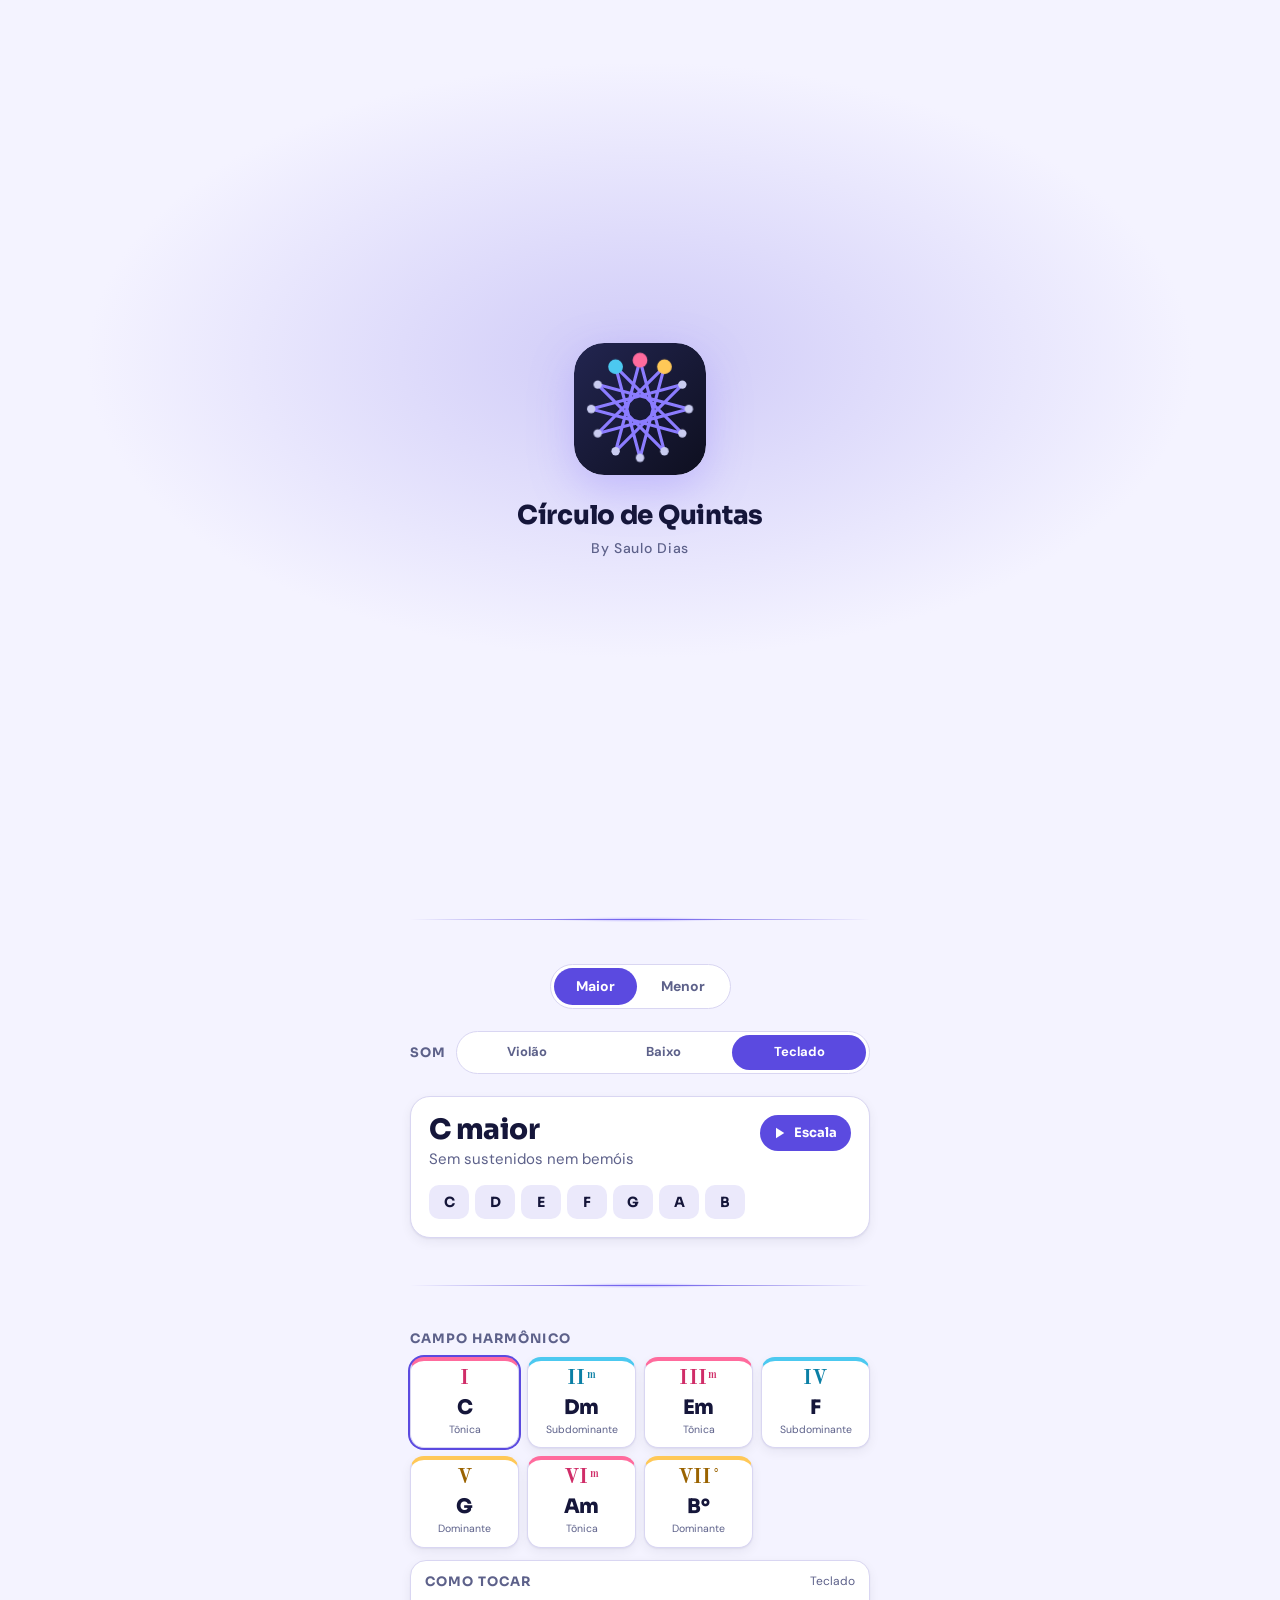
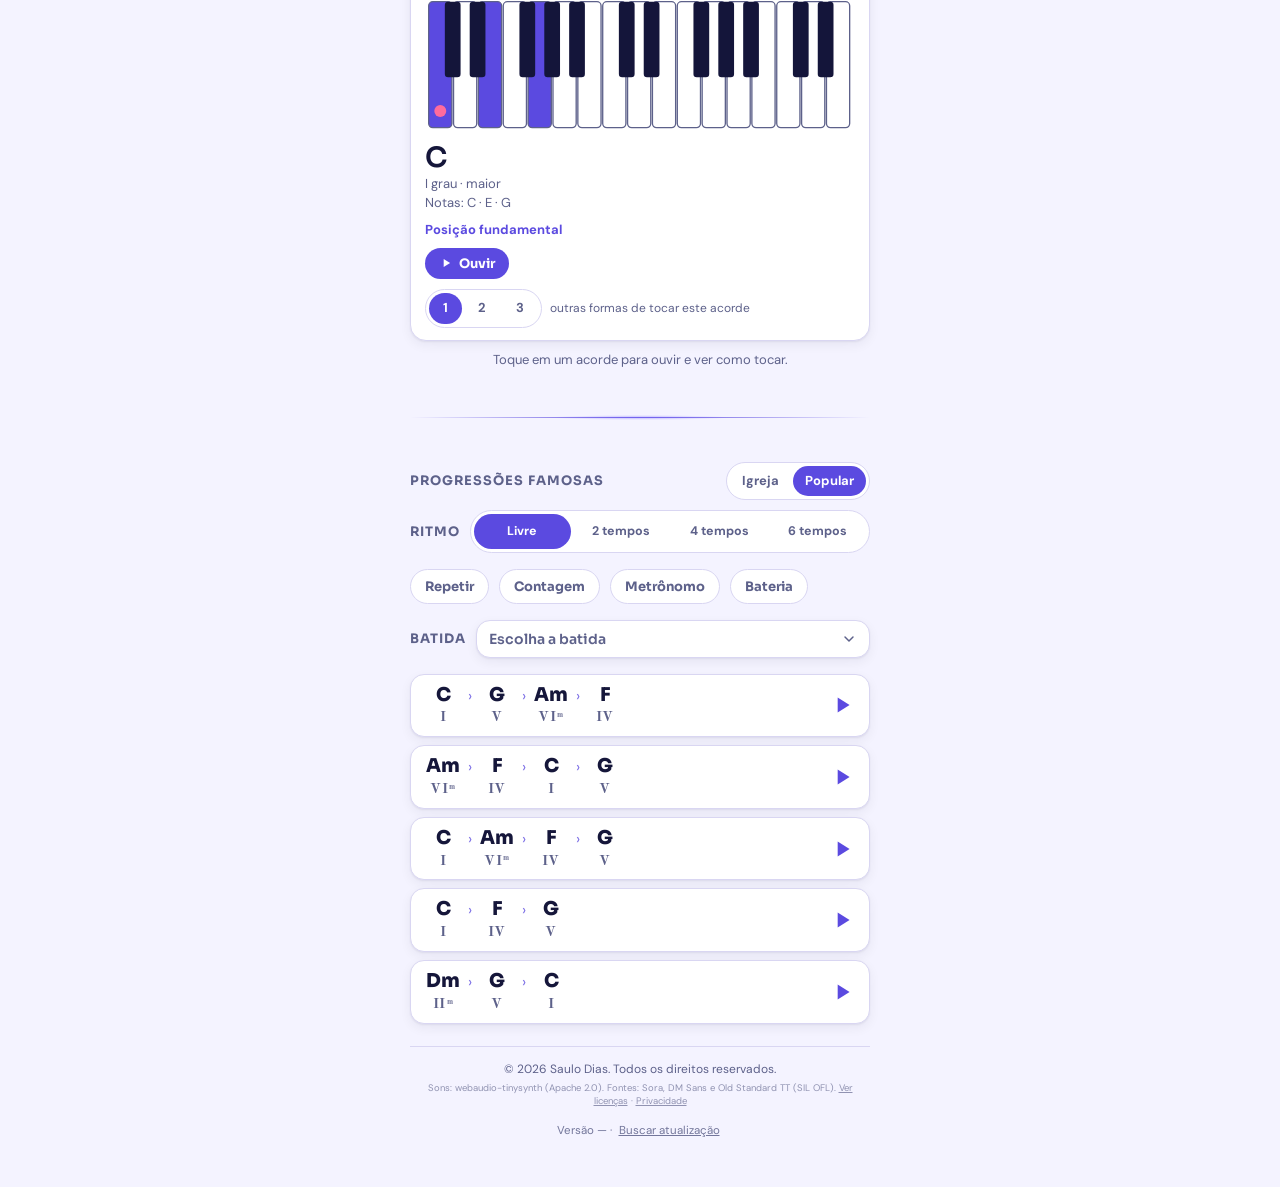
==== commit 70280c56: "Add files via upload" ====
--- a/index.html
+++ b/index.html
@@ -442,10 +442,9 @@
   <div class="inst">
     <span class="inst-l">Som</span>
     <div class="pill" role="group" aria-label="Instrumento">
-      <button data-inst="teclado" aria-pressed="true">Teclado</button>
       <button data-inst="violao" aria-pressed="false">Violão</button>
       <button data-inst="baixo" aria-pressed="false">Baixo</button>
-      <button data-inst="orgao" aria-pressed="false">Órgão</button>
+      <button data-inst="teclado" aria-pressed="true">Teclado</button>
     </div>
   </div>
 
@@ -605,7 +604,7 @@
   };
 
   var st = { p: 0, mode: "M", nt: "cifra", style: "pop", inst: "teclado", rhythm: "livre", bpm: 90, batida: null, loop: false, count: false, click: false, drums: false, sel: 0, voi: {} };
-  try { var savedI = localStorage.getItem("cq-inst"); if (["teclado", "violao", "baixo", "orgao"].indexOf(savedI) >= 0) st.inst = savedI; } catch (e) {}
+  try { var savedI = localStorage.getItem("cq-inst"); if (["teclado", "violao", "baixo"].indexOf(savedI) >= 0) st.inst = savedI; } catch (e) {}
   try { var saved = localStorage.getItem("cq-nt"); if (saved === "sol" || saved === "cifra") st.nt = saved; } catch (e) {}
   var rotDeg = 0, playing = -1, scaleIdx = -1, scalePlay = false, busy = -1, timers = [];
 
@@ -737,8 +736,7 @@
   var SYN = {
     teclado: { ch: 0, prog: 0, k: 640 },   /* Acoustic Grand Piano */
     violao: { ch: 1, prog: 24, k: 475 },   /* Acoustic Guitar (nylon) */
-    baixo: { ch: 2, prog: 33, k: 420 },    /* Electric Bass (finger) */
-    orgao: { ch: 3, prog: 16, k: 1400 }    /* Drawbar Organ */
+    baixo: { ch: 2, prog: 33, k: 420 }     /* Electric Bass (finger) */
   };
   function initSynth() {
     if (syn || typeof WebAudioTinySynth === "undefined") return;
@@ -805,8 +803,7 @@
   var SAMP = {
     teclado: { dir: "piano", n: "C2 Ds2 Fs2 A2 C3 Ds3 Fs3 A3 C4 Ds4 Fs4 A4 C5 Ds5 Fs5 A5 C6", g: 4.5, rel: 0.45 },
     violao: { dir: "violao", n: "B1 D2 E2 Fs2 Gs2 A2 B2 D3 Cs3 Fs3 A3 B3 E3 G3 Cs4 Ds4 Fs4 Gs4 A4 B4 E4 Cs5 D5 E5 Fs5 G5 Gs5 A5 As5", g: 1.1, rel: 0.14 },
-    baixo: { dir: "baixo", n: "E1 G1 As1 Cs2 E2 G2 As2 Cs3 E3 G3", g: 2.2, rel: 0.12 },
-    orgao: { dir: "orgao", n: "C2 Ds2 Fs2 A2 C3 Ds3 Fs3 A3 C4 Ds4 Fs4 A4 C5 Ds5", g: 3.5, rel: 0.12 }
+    baixo: { dir: "baixo", n: "E1 G1 As1 Cs2 E2 G2 As2 Cs3 E3 G3", g: 2.2, rel: 0.12 }
   };
   function noteMidi(name) {
     var m = /^([A-G])(s?)(\d)$/.exec(name), pc = { C: 0, D: 2, E: 4, F: 5, G: 7, A: 9, B: 11 }[m[1]];
@@ -938,33 +935,17 @@
     src.connect(lp); lp.connect(mid); mid.connect(g); sub.connect(sg); sg.connect(g); g.connect(getBus());
     src.start(t); sub.start(t); src.stop(t + d + 0.05); sub.stop(t + d + 0.05);
   }
-  /* órgão: harmônicos sustentados, solta ao fim */
-  function organ(midi, t, sus, vol) {
-    if (sampNote("orgao", midi, t, sus + 0.1, vol)) return;
-    if (synNote("orgao", midi, t, sus + 0.1, vol)) return;
-    var f = 440 * Math.pow(2, (midi - 69) / 12), g = ac.createGain();
-    g.gain.setValueAtTime(0.0001, t); g.gain.exponentialRampToValueAtTime(vol, t + 0.03);
-    g.gain.setValueAtTime(vol, t + sus); g.gain.exponentialRampToValueAtTime(0.0001, t + sus + 0.35);
-    [[0.5, 0.5], [1, 1], [2, 0.6], [3, 0.35], [4, 0.2]].forEach(function (p) {
-      var o = ac.createOscillator(), pg = ac.createGain();
-      o.type = "sine"; o.frequency.value = f * p[0]; pg.gain.value = p[1];
-      o.connect(pg); pg.connect(g); o.start(t); o.stop(t + sus + 0.4);
-    });
-    g.connect(getBus());
-  }
   function sound(chord, when, dur, gap) {
     var a = audio(); if (!a) return;
     var t0 = a.currentTime + when, n = chord.midi, ins = st.inst;
     if (ins === "baixo") bass(n[0] - 24, t0, gap ? gap : 2.2, 0.24);
     else if (ins === "violao") strum(chord, false, t0, gap ? gap : 2.6, 0.2);
-    else if (ins === "orgao") { var s = gap ? gap + 0.1 : Math.min(dur, 2.6); organ(n[0] - 12, t0, s, 0.05); n.forEach(function (m) { organ(m, t0, s, 0.05); }); }
     else { tone(n[0] - 12, t0, gap ? 2.2 : dur, 0.12); n.forEach(function (m, k) { tone(m, t0 + 0.01 + k * 0.014, gap ? 2 : dur, 0.12); }); }
   }
   function playNote(m, t, dur, vol) {
     var ins = st.inst;
     if (ins === "baixo") bass(m - 24, t, dur, 0.24);
     else if (ins === "violao") pluck(m - 12, t, dur, 0.2);
-    else if (ins === "orgao") organ(m, t, 0.5, 0.06);
     else tone(m, t, dur, vol);
   }
   function stopAll() {
@@ -1021,7 +1002,6 @@
     var m = kind === "f" ? c.midi[2] : c.midi[0], ins = st.inst;
     if (ins === "baixo") bass(m - 24, t, slot * 1.9, 0.24 * vol);
     else if (ins === "violao") pluck(gtrVoicing({ midi: [m, m + 4, m + 7] })[0], t, slot * 2.4, 0.2 * vol);
-    else if (ins === "orgao") organ(m - 12, t, slot * 1.8, 0.05 * vol);
     else tone(m - 12, t, Math.min(slot * 3, 1.6), 0.15 * vol);
   }
   function pChord(c, kind, t, slot, accent) {
@@ -1029,8 +1009,7 @@
     if (ins === "violao") {
       if (soft) strum(c, true, t, slot * 1.1, 0.14, 4);
       else strum(c, false, t, slot * 2.2, accent ? 0.21 : 0.17, 6);
-    } else if (ins === "orgao") n.forEach(function (m) { organ(m, t, soft ? slot * 0.7 : slot * 1.7, soft ? 0.04 : 0.045); });
-    else if (ins === "teclado") {
+    } else if (ins === "teclado") {
       var vv = soft ? 0.09 : accent ? 0.13 : 0.11;
       if (!soft) tone(n[0] - 12, t, Math.min(slot * 3, 2.2), vv * 0.9);   /* mão esquerda: fundamental grave */
       n.forEach(function (m, k) { tone(m, t + 0.006 + k * 0.01 + Math.random() * 0.004, soft ? slot * 1.3 : Math.min(slot * 2.6, 2), vv * (0.92 + Math.random() * 0.16)); });
@@ -1385,12 +1364,11 @@
       var tt = t + k * (ins === "violao" ? 0.011 : ins === "baixo" ? 0.28 : 0.014);
       if (ins === "violao") pluck(m, tt, 2.4, 0.2);
       else if (ins === "baixo") bass(m, tt, 1.2, 0.24);
-      else if (ins === "orgao") organ(m, tt, 2, 0.05);
       else tone(m, tt, 2.2, 0.12);
     });
   }
   var dgSig = "", dgCur = null, dgKey = "", dgPanel = document.getElementById("dgPanel");
-  var INS_NAME = { teclado: "Teclado", violao: "Violão", baixo: "Baixo", orgao: "Órgão" };
+  var INS_NAME = { teclado: "Teclado", violao: "Violão", baixo: "Baixo" };
   function paintDiagram() {
     if (!dgPanel) return;
     var info = keyInfo(), d = playing >= 0 ? playing : st.sel, c = info.chords[d], vs = dgVoicings(c), key = st.inst + "|" + c.root + c.q, vi = Math.min(st.voi[key] || 0, vs.length - 1), v = vs[vi];
@@ -1529,7 +1507,7 @@
     var sig = [st.inst, st.nt, pc, ax.cls, t, vi, ax.br, ax.bl].join("|");
     if (!force && sig === axSig) return; axSig = sig; axKey = key;
     var v = vs[vi], nm = axName(pc, t), C = AX_C.filter(function (c) { return c.id === ax.cls; })[0], isB = st.inst === "baixo";
-    document.getElementById("axIns").innerHTML = [["violao", "Violão"], ["teclado", "Teclado"], ["baixo", "Baixo"], ["orgao", "Órgão"]].map(function (x) { return '<button data-ai="' + x[0] + '" aria-pressed="' + (st.inst === x[0]) + '">' + x[1] + '</button>'; }).join("");
+    document.getElementById("axIns").innerHTML = [["violao", "Violão"], ["baixo", "Baixo"], ["teclado", "Teclado"]].map(function (x) { return '<button data-ai="' + x[0] + '" aria-pressed="' + (st.inst === x[0]) + '">' + x[1] + '</button>'; }).join("");
     document.getElementById("axRoots").innerHTML = AX_RN.map(function (n, i) { return '<button class="axroot" data-ar="' + i + '" aria-pressed="' + (i === pc) + '">' + fmt(n) + '<small>' + (AX_ALT[i] ? fmt(AX_ALT[i]) : "") + '</small></button>'; }).join("");
     document.getElementById("axCls").innerHTML = AX_C.map(function (c) { return '<button data-ac="' + c.id + '" aria-pressed="' + (c.id === ax.cls) + '">' + c.n + '</button>'; }).join("");
     document.getElementById("axClsD").textContent = C.d;
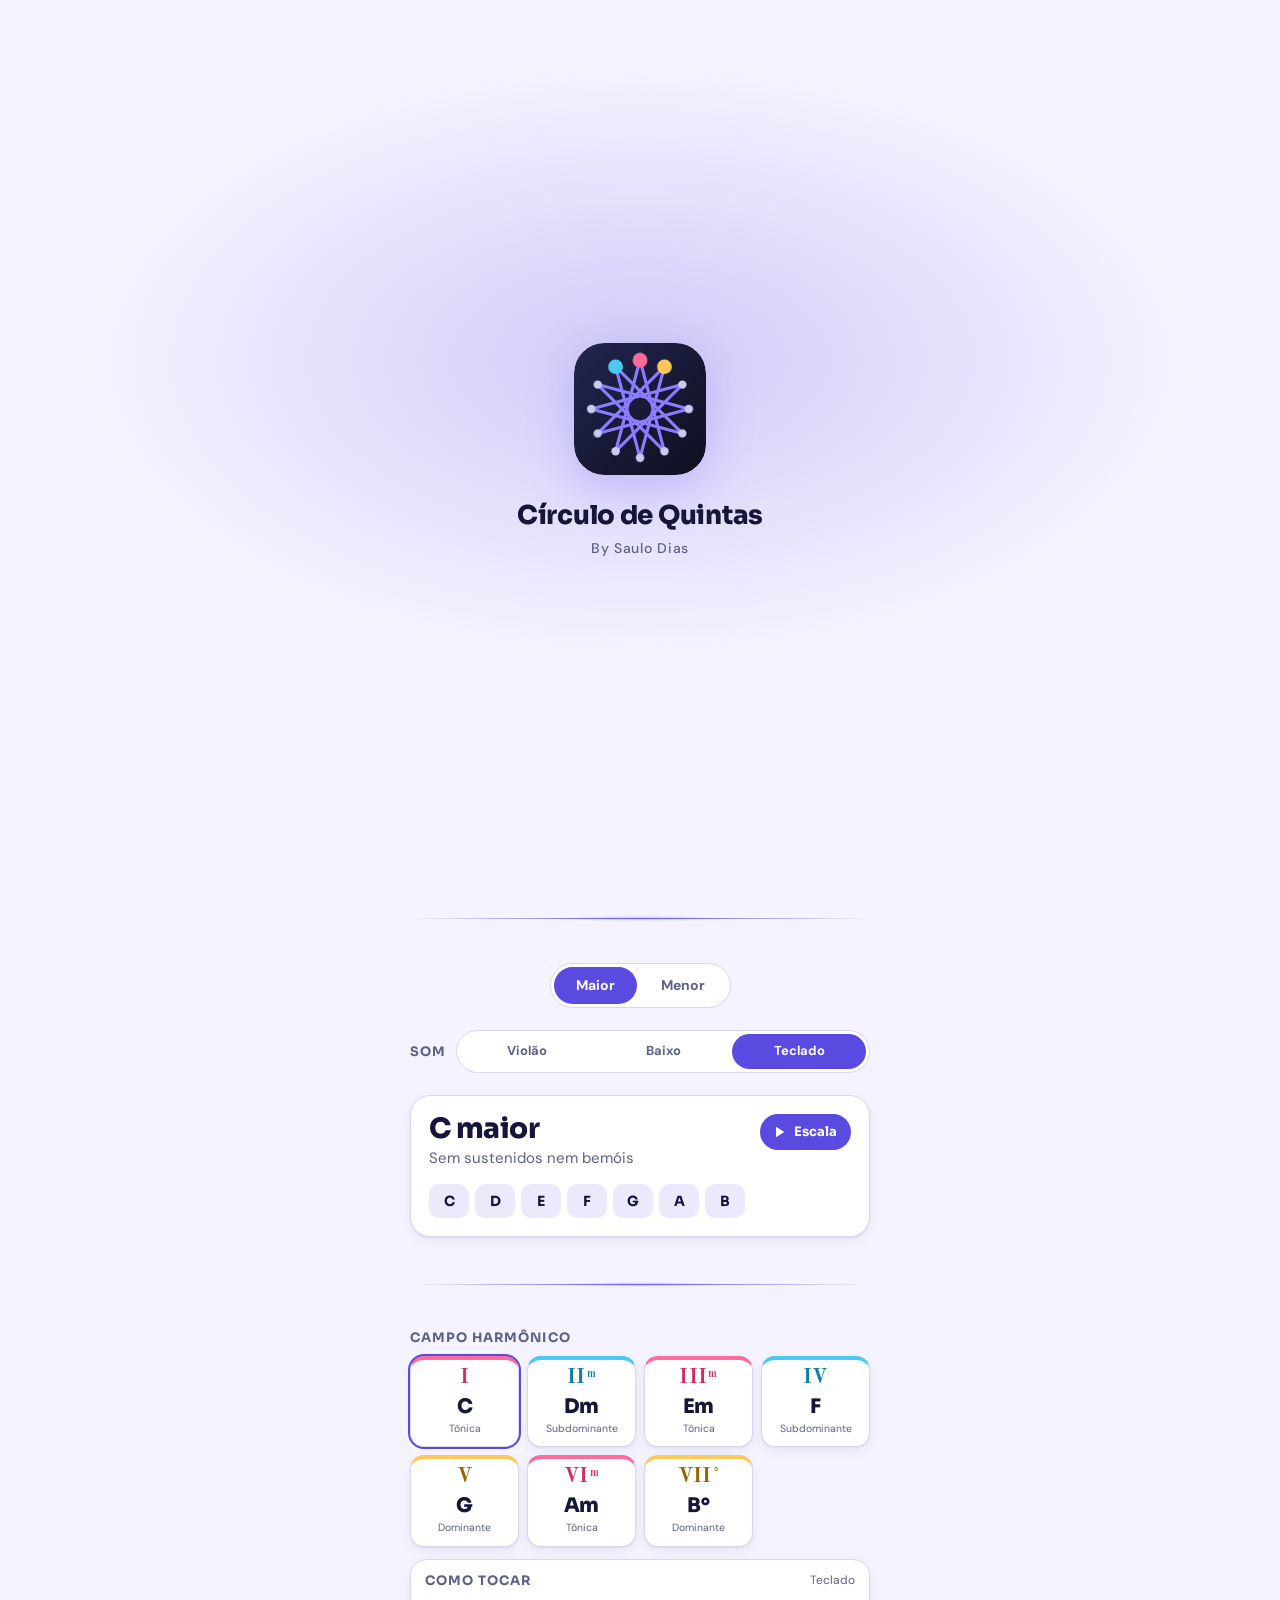
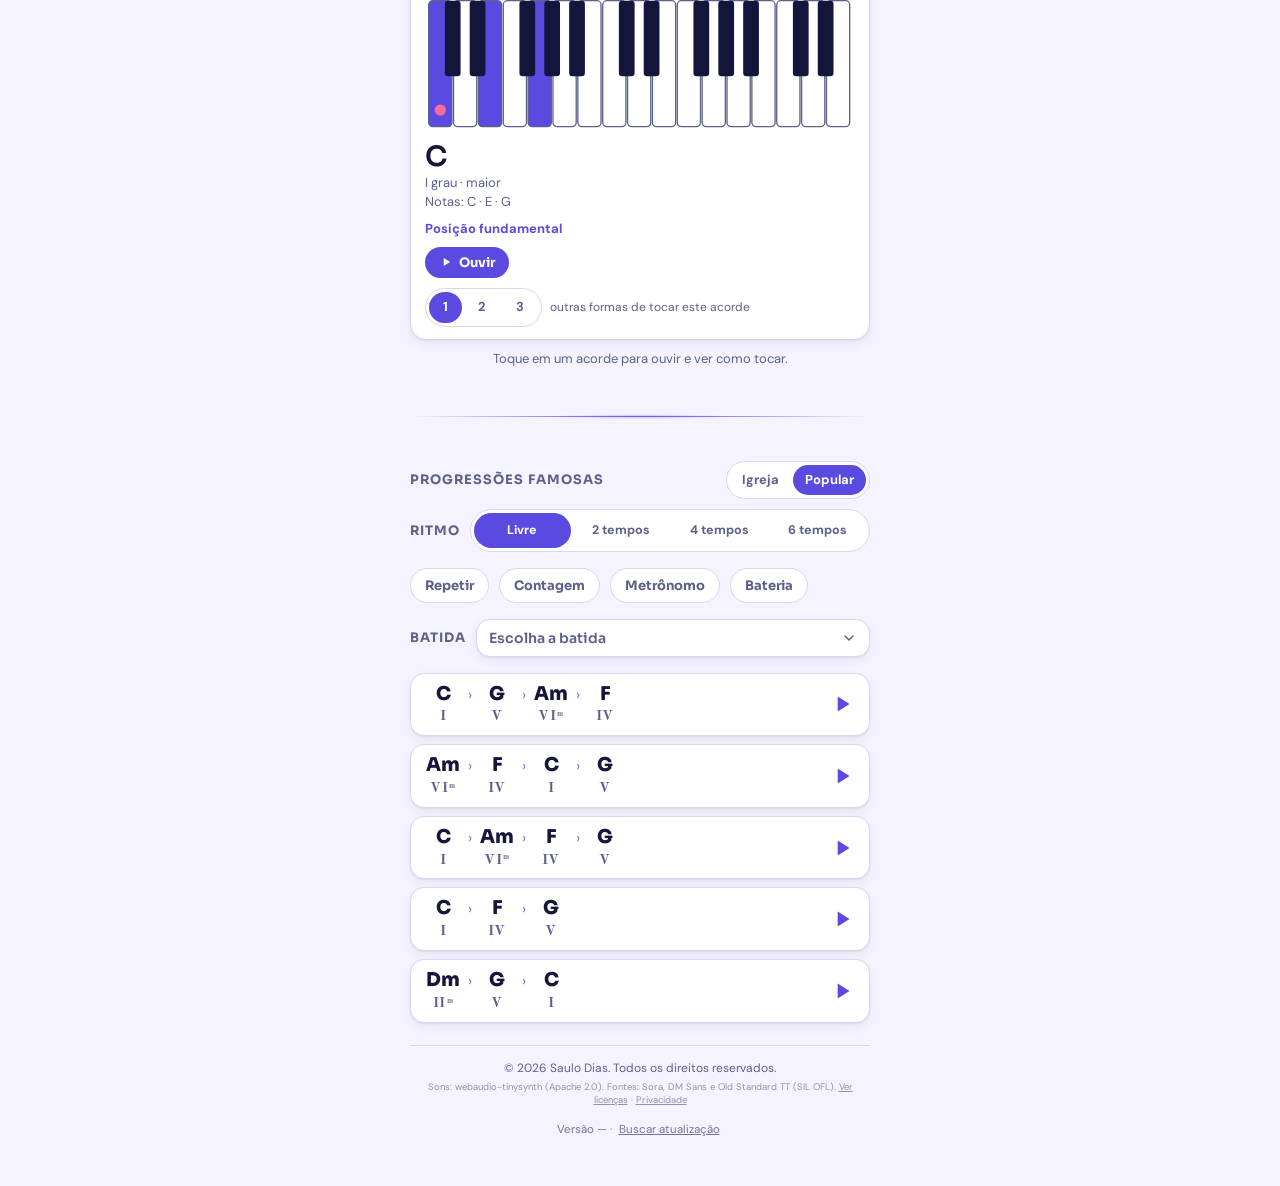
==== commit 10a0c8c5: "Add files via upload" ====
--- a/index.html
+++ b/index.html
@@ -126,8 +126,8 @@
 .chord.play-scale { border-top-color: var(--brand); justify-content: center; font-weight: 700; font-size: 13px; color: var(--brand); gap: 4px; }
 .chord.play-scale svg { width: 22px; height: 22px; fill: currentColor; }
 
-.tabs { display: flex; gap: 4px; padding: 4px; background: var(--surface); border: 1px solid var(--line); border-radius: 999px; box-shadow: var(--shadow); }
-.tabs button { flex: 1; padding: 10px; border-radius: 999px; font: 700 14px var(--font-display); color: var(--muted); }
+.tabs { display: flex; gap: 2px; padding: 4px; background: var(--surface); border: 1px solid var(--line); border-radius: 999px; box-shadow: var(--shadow); }
+.tabs button { flex: 1 1 auto; min-width: 0; padding: 10px 6px; border-radius: 999px; font: 700 13px var(--font-display); color: var(--muted); white-space: nowrap; }
 .tabs button[aria-selected="true"] { background: var(--brand); color: #fff; }
 .view { display: flex; flex-direction: column; gap: 22px; }
 .pill.wide { display: flex; width: 100%; }
@@ -335,6 +335,11 @@
 .axcard svg { display: block; height: 92px; width: auto; max-width: 100%; } .axcard.p svg { height: auto; width: 100%; }
 .axcard i { position: absolute; top: 8px; right: 9px; width: 8px; height: 8px; border-radius: 50%; background: var(--ok); }
 .axcard .tn { font: 600 14px var(--font-display); margin-top: 6px; } .axcard .dg { font-size: 11.5px; color: var(--muted); margin-bottom: 4px; }
+.axsearch { display: flex; flex-direction: column; gap: 6px; }
+.axsearch input { width: 100%; padding: 11px 16px; border-radius: 999px; background: var(--surface); border: 1px solid var(--line); color: var(--fg); font: 600 14px var(--font-body); box-shadow: var(--shadow); -webkit-appearance: none; appearance: none; }
+.axsearch input::placeholder { color: var(--muted); font-weight: 500; } .axsearch input:focus { outline: 2px solid var(--brand); outline-offset: 1px; }
+.axqm { font-size: 12.5px; color: var(--ton-t, var(--muted)); min-height: 0; } .axqm:empty { display: none; }
+.dgp-sl { font: 700 11px var(--font-display); letter-spacing: .06em; text-transform: uppercase; color: var(--muted); }
 .axleg { font-size: 12px; color: var(--muted); display: flex; gap: 6px; align-items: center; flex-wrap: wrap; } .axleg i { width: 8px; height: 8px; border-radius: 50%; background: var(--ok); display: inline-block; }
 .dgp-c .pill.wrap { flex-wrap: wrap; border-radius: 18px; } .dgp-c .pill.wrap button { padding: 6px 10px; font-size: 12px; }
 .neck { display: block; width: 100%; height: auto; } .nk-l { stroke: var(--muted); stroke-width: 1.2; } .nk-s { stroke: var(--muted); stroke-width: 1.6; opacity: .9; } .nk-nut { stroke: var(--fg); stroke-width: 4; } .nk-in { fill: var(--muted); opacity: .5; }
@@ -498,6 +503,7 @@
 
   <div id="vChords" class="view" hidden>
     <div class="axrow"><span class="inst-l">Instrumento</span><div class="pill axins" id="axIns" role="group" aria-label="Instrumento"></div></div>
+    <div class="axsearch"><input type="search" id="axQ" placeholder="Buscar acorde: Am7, F#m, C/E, Sol maior" autocomplete="off" autocapitalize="off" spellcheck="false" aria-label="Buscar acorde"><p class="axqm" id="axQm" aria-live="polite"></p></div>
     <div><div class="inst-l" style="margin-bottom:8px">Nota</div><div class="axroots" id="axRoots"></div></div>
     <div class="dgp" id="axPanel" style="margin-top:0"></div>
     <div><div class="inst-l" style="margin-bottom:8px">Tipo de acorde</div><div class="axcls" id="axCls"></div></div>
@@ -893,15 +899,13 @@
     src.connect(lp); lp.connect(body); body.connect(body2); body2.connect(g); g.connect(getBus());
     src.start(t); src.stop(t + d + 0.05);
   }
-  /* as seis cordas do acorde, de grave a agudo (posição de violão: fundamental, quinta, fundamental, terça, quinta, fundamental) */
-  function gtrVoicing(c) {
-    var r = c.midi[0], lo = 40 + (((r - 40) % 12) + 12) % 12, th = (((c.midi[1] - r) % 12) + 12) % 12;
-    return [lo, lo + 7, lo + 12, lo + 12 + th, lo + 19, lo + 24];
-  }
-  /* rasgueado: as cordas soam uma depois da outra (grave→agudo para baixo, agudo→grave para cima), com leve irregularidade humana */
-  function strum(c, up, t, len, vol, nStr) {
-    var v = gtrVoicing(c), gap = up ? 0.007 : 0.011;
-    if (up) v = v.slice(6 - (nStr || 4)).reverse(); else if (nStr && nStr < 6) v = v.slice(0, nStr);
+  /* nota mais grave do violão (mi grave até ré sustenido) com a altura da nota dada */
+  function gtrLow(m) { return 40 + (((m - 40) % 12) + 12) % 12; }
+  /* rasgueado: as cordas da forma escolhida soam uma depois da outra (grave→agudo para baixo, agudo→grave para cima), com leve irregularidade humana */
+  function strum(v, up, t, len, vol, nStr) {
+    var gap = up ? 0.007 : 0.011;
+    if (!v || !v.length) return;
+    if (up) v = v.slice(Math.max(0, v.length - (nStr || 4))).reverse(); else if (nStr && nStr < v.length) v = v.slice(0, nStr);
     v.forEach(function (m, k) {
       var j = (Math.random() - 0.5) * 0.004, a = vol * (up ? 0.85 : 1) * (0.92 + Math.random() * 0.16) * (up ? 1 : 1 - k * 0.02);
       pluck(m, t + k * gap + Math.max(0, j), len - k * gap, a);
@@ -939,8 +943,8 @@
     var a = audio(); if (!a) return;
     var t0 = a.currentTime + when, n = chord.midi, ins = st.inst;
     if (ins === "baixo") bass(n[0] - 24, t0, gap ? gap : 2.2, 0.24);
-    else if (ins === "violao") strum(chord, false, t0, gap ? gap : 2.6, 0.2);
-    else { tone(n[0] - 12, t0, gap ? 2.2 : dur, 0.12); n.forEach(function (m, k) { tone(m, t0 + 0.01 + k * 0.014, gap ? 2 : dur, 0.12); }); }
+    else if (ins === "violao") strum(voiceNotes(chord), false, t0, gap ? gap : 2.6, 0.2);
+    else { var rh = voiceNotes(chord) || n; tone(n[0] - 12, t0, gap ? 2.2 : dur, 0.12); rh.forEach(function (m, k) { tone(m, t0 + 0.01 + k * 0.014, gap ? 2 : dur, 0.12); }); }
   }
   function playNote(m, t, dur, vol) {
     var ins = st.inst;
@@ -1001,17 +1005,17 @@
   function pBass(c, kind, t, slot, vol) {
     var m = kind === "f" ? c.midi[2] : c.midi[0], ins = st.inst;
     if (ins === "baixo") bass(m - 24, t, slot * 1.9, 0.24 * vol);
-    else if (ins === "violao") pluck(gtrVoicing({ midi: [m, m + 4, m + 7] })[0], t, slot * 2.4, 0.2 * vol);
+    else if (ins === "violao") { var vn = voiceNotes(c), lw = kind !== "f" && vn && vn[0] % 12 === c.midi[0] % 12 ? vn[0] : gtrLow(m); pluck(lw, t, slot * 2.4, 0.2 * vol); }
     else tone(m - 12, t, Math.min(slot * 3, 1.6), 0.15 * vol);
   }
   function pChord(c, kind, t, slot, accent) {
-    var n = c.midi, ins = st.inst, soft = kind === "U";
+    var n = voiceNotes(c) || c.midi, ins = st.inst, soft = kind === "U";
     if (ins === "violao") {
-      if (soft) strum(c, true, t, slot * 1.1, 0.14, 4);
-      else strum(c, false, t, slot * 2.2, accent ? 0.21 : 0.17, 6);
+      if (soft) strum(n, true, t, slot * 1.1, 0.14, 4);
+      else strum(n, false, t, slot * 2.2, accent ? 0.21 : 0.17, 6);
     } else if (ins === "teclado") {
       var vv = soft ? 0.09 : accent ? 0.13 : 0.11;
-      if (!soft) tone(n[0] - 12, t, Math.min(slot * 3, 2.2), vv * 0.9);   /* mão esquerda: fundamental grave */
+      if (!soft) tone(c.midi[0] - 12, t, Math.min(slot * 3, 2.2), vv * 0.9);   /* mão esquerda: fundamental grave */
       n.forEach(function (m, k) { tone(m, t + 0.006 + k * 0.01 + Math.random() * 0.004, soft ? slot * 1.3 : Math.min(slot * 2.6, 2), vv * (0.92 + Math.random() * 0.16)); });
     }
   }
@@ -1263,59 +1267,143 @@
     tick();
   }
 
-  /* ---------- diagramas de acordes ---------- */
+  /* ---------- acordes: formas, desenhos e a aba Acordes ---------- */
   var GOPEN = [40, 45, 50, 55, 59, 64], BOPEN = [28, 33, 38, 43];
-  var G_OPEN = { "0M": "x32010", "2M": "xx0232", "4M": "022100", "7M": "320003", "9M": "x02220", "9m": "x02210", "4m": "022000", "2m": "xx0231", "5M": "xx3211", "11d": "x2343x" };
-  var G_SHAPES = [
-    { n: "4 cordas agudas", pop: 3, root: 2, pc: 2, M: [-1, -1, 0, 2, 3, 2], m: [-1, -1, 0, 2, 3, 1], d: [-1, -1, 0, 1, 3, 1] },
-    { n: "Pestana (raiz na 5ª corda)", pop: 2, root: 1, pc: 9, bar: 1, M: [-1, 0, 2, 2, 2, 0], m: [-1, 0, 2, 2, 1, 0], d: [-1, 0, 1, 2, 1, -1] },
-    { n: "Pestana (raiz na 6ª corda)", pop: 1, root: 0, pc: 4, bar: 0, M: [0, 2, 2, 1, 0, 0], m: [0, 2, 2, 0, 0, 0] }
+  var AX_RN = ["C", "C♯", "D", "E♭", "E", "F", "F♯", "G", "A♭", "A", "B♭", "B"], AX_ALT = ["", "D♭", "", "D♯", "", "", "G♭", "", "G♯", "", "A♯", ""];
+  var AX_T = {
+    M: { s: "", n: "Maior", iv: [0, 4, 7] }, m: { s: "m", n: "Menor", iv: [0, 3, 7] }, dim: { s: "°", n: "Diminuto", iv: [0, 3, 6] }, aug: { s: "+", n: "Aumentado", iv: [0, 4, 8] },
+    "7": { s: "7", n: "Sétima (dominante)", iv: [0, 4, 7, 10] }, m7: { s: "m7", n: "Menor com sétima", iv: [0, 3, 7, 10] }, maj7: { s: "maj7", n: "Sétima maior (7M)", iv: [0, 4, 7, 11] },
+    m7b5: { s: "m7(♭5)", n: "Meio-diminuto", iv: [0, 3, 6, 10] }, dim7: { s: "°7", n: "Diminuto com sétima", iv: [0, 3, 6, 9] },
+    add9: { s: "add9", n: "Com nona (add9)", iv: [0, 4, 7, 14] }, "9": { s: "9", n: "Nona (dominante)", iv: [0, 4, 7, 10, 14] }, m9: { s: "m9", n: "Menor com nona", iv: [0, 3, 7, 10, 14] }, maj9: { s: "maj9", n: "Sétima maior com nona", iv: [0, 4, 7, 11, 14] },
+    "11": { s: "11", n: "Décima primeira (dominante)", iv: [0, 4, 7, 10, 14, 17] }, m11: { s: "m11", n: "Menor com décima primeira", iv: [0, 3, 7, 10, 14, 17] }, "13": { s: "13", n: "Décima terceira (dominante)", iv: [0, 4, 7, 10, 14, 21] },
+    sus2: { s: "sus2", n: "Suspenso de 2ª", iv: [0, 2, 7] }, sus4: { s: "sus4", n: "Suspenso de 4ª", iv: [0, 5, 7] }, "7sus4": { s: "7sus4", n: "Sétima suspensa", iv: [0, 5, 7, 10] },
+    "6": { s: "6", n: "Com sexta", iv: [0, 4, 7, 9] }, m6: { s: "m6", n: "Menor com sexta", iv: [0, 3, 7, 9] },
+    "7b5": { s: "7(♭5)", n: "Sétima com quinta bemol", iv: [0, 4, 6, 10] }, "7b9": { s: "7(♭9)", n: "Sétima com nona bemol", iv: [0, 4, 7, 10, 13] }, "7#9": { s: "7(♯9)", n: "Sétima com nona sustenida", iv: [0, 4, 7, 10, 15] }
+  };
+  var AX_C = [
+    { id: "b", n: "Básicos", d: "Os três acordes do campo harmônico: maior, menor e diminuto.", t: ["M", "m", "dim"] },
+    { id: "s7", n: "Sétimas (7)", d: "Quatro notas. Dão cor e tensão. Os mais usados em música popular e gospel.", t: ["7", "m7", "maj7", "m7b5", "dim7"] },
+    { id: "n9", n: "Nonas (9)", d: "Cinco notas. Soam mais cheios, muito usados no jazz, MPB e gospel.", t: ["add9", "9", "m9", "maj9"] },
+    { id: "ex", n: "Extensões (11, 13)", d: "Notas além da nona: soam grandes e ricos, comuns no jazz e no gospel.", t: ["11", "m11", "13"] },
+    { id: "su", n: "Suspensos", d: "Trocam a terça por outra nota e deixam o acorde “no ar”.", t: ["sus2", "sus4", "7sus4"] },
+    { id: "s6", n: "Sextas (6)", d: "Acordes com a sexta: soam doces e “fechados”.", t: ["6", "m6"] },
+    { id: "al", n: "Alterados (♯ ♭)", d: "Notas subidas ou descidas meio tom. Aparecem em jazz, blues e finais de frase.", t: ["aug", "7b5", "7b9", "7#9"] }
   ];
-  function guitarVoicings(c) {
-    var pc = pcOf(c.root), out = [], seen = {}, o = G_OPEN[pc + c.q];
-    function add(fr, label, barre, order) {
+  var AX_FIELD = { M: 1, m: 1, dim: 1, "7": 1, m7: 1, maj7: 1, m7b5: 1 };
+  /* bass: nota do baixo trocado (null = a fundamental). voi: posição escolhida de cada acorde, compartilhada entre as abas e a progressão. */
+  var ax = { root: 0, cls: "b", type: "M", voi: {}, br: 0, bl: "g", bass: null }, axSig = "", axCtx = { v: null, key: "" }, dgCtx = { v: null, key: "" };
+  function axKey(pc, type, bass) { return st.inst + "|" + pc + "|" + type + "|" + (bass === null || bass === undefined ? "" : bass); }
+  var AX_GO = { "0|M": "x32010", "2|M": "xx0232", "4|M": "022100", "7|M": "320003", "9|M": "x02220", "5|M": "xx3211", "9|m": "x02210", "4|m": "022000", "2|m": "xx0231",
+    "0|7": "x32310", "2|7": "xx0212", "4|7": "020100", "7|7": "320001", "9|7": "x02020", "11|7": "x21202", "9|m7": "x02010", "4|m7": "020000", "2|m7": "xx0211",
+    "0|maj7": "x32000", "2|maj7": "xx0222", "5|maj7": "xx3210", "7|maj7": "320002", "9|maj7": "x02120", "4|maj7": "021100", "2|sus4": "xx0233", "9|sus4": "x02230", "4|sus4": "022200",
+    "2|sus2": "xx0230", "9|sus2": "x02200", "0|add9": "x32030", "9|7sus4": "x02030", "2|7sus4": "xx0213", "4|7sus4": "020200", "0|6": "x32210", "7|6": "320000", "2|6": "xx0202", "4|6": "022120",
+    "9|9": "x02423", "4|9": "020102", "4|m9": "020002", "11|dim": "x2343x" };
+  var AX_SH = {
+    M: { E: [0, 2, 2, 1, 0, 0], A: [-1, 0, 2, 2, 2, 0], D: [-1, -1, 0, 2, 3, 2] }, m: { E: [0, 2, 2, 0, 0, 0], A: [-1, 0, 2, 2, 1, 0], D: [-1, -1, 0, 2, 3, 1] },
+    dim: { A: [-1, 0, 1, 2, 1, -1], D: [-1, -1, 0, 1, 3, 1] }, aug: { E: [0, 3, 2, 1, 1, 0], A: [-1, 0, 3, 2, 2, 1] },
+    "7": { E: [0, 2, 0, 1, 0, 0], A: [-1, 0, 2, 0, 2, 0], D: [-1, -1, 0, 2, 1, 2] }, m7: { E: [0, 2, 0, 0, 0, 0], A: [-1, 0, 2, 0, 1, 0], D: [-1, -1, 0, 2, 1, 1] },
+    maj7: { E: [0, 2, 1, 1, 0, 0], A: [-1, 0, 2, 1, 2, 0], D: [-1, -1, 0, 2, 2, 2] }, m7b5: { E: [0, 1, 0, 0, -1, -1], A: [-1, 0, 1, 0, 1, -1] },
+    dim7: { A: [-1, 0, 1, 2, 1, 2], D: [-1, -1, 0, 1, 0, 1] }, sus2: { A: [-1, 0, 2, 2, 0, 0], D: [-1, -1, 0, 2, 3, 0] },
+    sus4: { E: [0, 2, 2, 2, 0, 0], A: [-1, 0, 2, 2, 3, 0], D: [-1, -1, 0, 2, 3, 3] }, "7sus4": { E: [0, 2, 0, 2, 0, 0], A: [-1, 0, 2, 0, 3, 0], D: [-1, -1, 0, 2, 1, 3] },
+    "6": { E: [0, 2, 2, 1, 2, 0], A: [-1, 0, 2, 2, 2, 2], D: [-1, -1, 0, 2, 0, 2] }, m6: { E: [0, 2, 2, 0, 2, 0], A: [-1, 0, 2, 2, 1, 2] },
+    add9: { E: [0, 2, 2, 1, 0, 2], A: [-1, 0, 2, 4, 2, 0] }, "9": { E: [0, 2, 0, 1, 0, 2], A: [-1, 0, -1, 0, 0, 0] }, m9: { E: [0, 2, 0, 0, 0, 2], A: [-1, 0, -2, 0, 0, 0] },
+    maj9: { A: [-1, 0, -1, 1, 0, 0] }, "7b9": { A: [-1, 0, -1, 0, -1, 0] }, "7#9": { A: [-1, 0, -1, 0, 1, -1] }, "7b5": { A: [-1, 0, 1, 0, 2, -1] },
+    "11": { A: [-1, 0, 0, 0, 0, 0] }, m11: { A: [-1, 0, 0, 0, 1, 0] }, "13": { E: [0, 2, 0, 1, 2, 0], A: [-1, 0, -1, 0, 2, 2] }
+  };
+  var AX_GM = { E: { root: 0, pc: 4, pop: 1, n: "Raiz na 6ª corda" }, A: { root: 1, pc: 9, pop: 2, n: "Raiz na 5ª corda" }, D: { root: 2, pc: 2, pop: 3, n: "4 cordas agudas" } };
+  var AX_DEG = { 0: "1", 2: "2", 3: "♭3", 4: "3", 5: "4", 6: "♭5", 7: "5", 8: "♯5", 9: "6", 10: "♭7", 11: "7", 13: "♭9", 14: "9", 15: "♯9", 17: "11", 21: "13" };
+  var AX_BR = [["Braço todo", 1, 12], ["Casas 1–5", 1, 5], ["Casas 5–9", 5, 9], ["Casas 8–12", 8, 12]];
+  function axDegs(type) { return AX_T[type].iv.map(function (x) { return AX_DEG[x]; }); }
+  function axPcs(pc, type) { return AX_T[type].iv.map(function (x) { return (pc + x) % 12; }); }
+  /* grafia correta de cada nota: a letra segue o grau do acorde (ex.: sétima de Dó é Si♭, terça de Mi é Sol♯) */
+  function axNames(pc, type, rootName) {
+    var L = ["C", "D", "E", "F", "G", "A", "B"], NAT = [0, 2, 4, 5, 7, 9, 11], DEG = { 0: 0, 1: 1, 2: 1, 3: 2, 4: 2, 5: 3, 6: 4, 7: 4, 8: 4, 9: 5, 10: 6, 11: 6, 13: 1, 14: 1, 15: 1, 17: 3, 21: 5 }, li = L.indexOf((rootName || AX_RN[pc])[0]);
+    return AX_T[type].iv.map(function (x) {
+      var idx = (li + DEG[x]) % 7, p = (pc + x) % 12, d = (p - NAT[idx] + 12) % 12; if (d > 6) d -= 12;
+      return fmt(L[idx] + (d > 0 ? "♯".repeat(d) : "♭".repeat(-d)));
+    });
+  }
+  function axBassName(pc, type, bass, rootName) { var nm = axNames(pc, type, rootName), p = axPcs(pc, type), i = p.indexOf(bass); return i >= 0 ? nm[i] : fmt(AX_RN[bass]); }
+  function axName(pc, type, bass, rootName) { return (rootName ? fmt(rootName) : fmt(AX_RN[pc])) + AX_T[type].s + (bass !== null && bass !== undefined && bass !== pc ? "/" + axBassName(pc, type, bass, rootName) : ""); }
+
+  /* violão: da forma mais usada para a menos usada */
+  function axGuitarBase(pc, type) {
+    var out = [], seen = {}, o = AX_GO[pc + "|" + type];
+    function add(fr, label, barre, ord) {
       var key = fr.join(","); if (seen[key]) return; seen[key] = 1;
-      var pos = fr.filter(function (x) { return x > 0; }), low = fr.indexOf(0) >= 0 ? 0 : Math.min.apply(null, pos);
-      out.push({ k: "g", fr: fr, label: label, barre: barre, low: low, ord: order + (order >= 1 ? (low > 5 ? 5 : 0) + (low > 8 ? 5 : 0) : 0), midi: fr.map(function (x, i) { return x < 0 ? null : GOPEN[i] + x; }).filter(function (x) { return x !== null; }) });
-    }
-    if (o) add(o.split("").map(function (x) { return x === "x" ? -1 : +x; }), pc === 5 ? "Fácil, sem pestana" : "Aberta, sem pestana", null, pc === 5 ? 1.5 : 0);
-    G_SHAPES.forEach(function (sh, i) {
-      var rel = sh[c.q]; if (!rel) return;
-      var fo = (pc - sh.pc + 12) % 12;
-      add(rel.map(function (x) { return x < 0 ? -1 : x + fo; }), fo === 0 ? "Aberta" : sh.n, sh.bar !== undefined && fo > 0 ? { f: fo, from: sh.root } : null, sh.pop);
+      var pos = fr.filter(function (x) { return x > 0; }), low = fr.indexOf(0) >= 0 || !pos.length ? 0 : Math.min.apply(null, pos);
+      out.push({ k: "g", fr: fr, label: label, barre: barre, ord: ord + (ord >= 1 ? (low > 5 ? 5 : 0) + (low > 8 ? 5 : 0) : 0),
+        midi: fr.map(function (x, i) { return x < 0 ? null : GOPEN[i] + x; }).filter(function (x) { return x !== null; }) });
+    }
+    if (o) add(o.split("").map(function (x) { return x === "x" ? -1 : +x; }), pc === 5 && type === "M" ? "Fácil, sem pestana" : "Aberta, sem pestana", null, pc === 5 && type === "M" ? 1.5 : 0);
+    var sh = AX_SH[type] || {};
+    ["E", "A", "D"].forEach(function (k) {
+      var rel = sh[k]; if (!rel) return;
+      var m = AX_GM[k], fo = (pc - m.pc + 12) % 12, mn = Math.min.apply(null, rel.filter(function (x) { return x >= 0; }));
+      if (fo + mn < 0) fo += 12;
+      var fr = rel.map(function (x) { return x < 0 ? -1 : x + fo; }), barre = null, last = -1;
+      if (k !== "D" && fo > 0) { rel.forEach(function (x, i) { if (x === 0) last = i; }); if (last > m.root) barre = { f: fo, from: m.root, to: last }; }
+      add(fr, fo === 0 ? "Aberta" : m.n + (barre ? " (pestana)" : ""), barre, m.pop);
     });
-    return out.sort(function (a, b) { return a.ord - b.ord; });   /* da forma mais usada para a menos usada */
-  }
-  function pianoVoicings(c) {
-    var n = c.midi.slice(), out = [], names = ["Posição fundamental", "1ª inversão", "2ª inversão"], i;
-    for (i = 0; i < 3; i++) { out.push({ k: "p", midi: n.slice(), label: names[i] }); n.push(n.shift() + 12); }
+    return out.sort(function (a, b) { return a.ord - b.ord; });
+  }
+  /* baixo trocado no violão: põe a nota do baixo numa corda mais grave (ou troca a mais grave), se a mão alcançar */
+  function axSlashG(v, bpc, pcs, noteName) {
+    var fr = v.fr.slice(), played = [], i, j;
+    fr.forEach(function (x, k) { if (x >= 0) played.push(k); });
+    if (!played.length) return null;
+    var low = played[0], pos = fr.filter(function (x) { return x > 0; }), lo = pos.length ? Math.min.apply(null, pos) : 0, hi = pos.length ? Math.max.apply(null, pos) : 0;
+    function fits(f) { if (f === 0) return true; return Math.max(hi, f) - Math.min(lo || f, f) <= 4; }
+    function find(idx, restMin) { var f; for (f = 0; f <= 14; f++) { if ((GOPEN[idx] + f) % 12 !== bpc || !fits(f) || GOPEN[idx] + f >= restMin) continue; return f; } return -1; }
+    var barre = v.barre ? { f: v.barre.f, from: v.barre.from, to: v.barre.to } : null, done = false;
+    for (i = low - 1; i >= 0 && !done; i--) {
+      var f = find(i, GOPEN[low] + fr[low]);
+      if (f >= 0) { fr[i] = f; for (j = i + 1; j < low; j++) fr[j] = pcs.indexOf(GOPEN[j] % 12) >= 0 && GOPEN[j] > GOPEN[i] + f ? 0 : -1; done = true; }
+    }
+    if (!done) {   /* se o baixo já é uma das notas da forma, basta abafar as cordas mais graves (ex.: G/B = x20003) */
+      var f3 = fr.slice(), pl = played.slice();
+      while (pl.length > 3 && (GOPEN[pl[0]] + f3[pl[0]]) % 12 !== bpc) { f3[pl[0]] = -1; pl.shift(); }
+      if (pl.length < played.length && pl.length >= 3 && (GOPEN[pl[0]] + f3[pl[0]]) % 12 === bpc) {
+        fr = f3; done = true;
+        if (barre && barre.from < pl[0]) { barre.from = pl[0]; if (barre.from >= barre.to) barre = null; }
+      }
+    }
+    if (!done && (GOPEN[low] + fr[low]) % 12 !== bpc) {
+      var rest = played.slice(1), restMin = rest.length ? Math.min.apply(null, rest.map(function (k) { return GOPEN[k] + fr[k]; })) : 999, f2 = find(low, restMin);
+      if (f2 >= 0) { fr[low] = f2; done = true; if (barre && barre.from === low) { barre.from++; if (barre.from >= barre.to) barre = null; } }
+    }
+    if (!done) return null;
+    return { k: "g", fr: fr, label: v.label + " · baixo em " + noteName, barre: barre, ord: v.ord, midi: fr.map(function (x, k) { return x < 0 ? null : GOPEN[k] + x; }).filter(function (x) { return x !== null; }) };
+  }
+  function axGuitar(pc, type, bass, rootName) {
+    var base = axGuitarBase(pc, type);
+    if (bass === null || bass === undefined || bass === pc) return base;
+    var pcs = axPcs(pc, type), nn = axBassName(pc, type, bass, rootName);
+    var out = base.map(function (v) { return axSlashG(v, bass, pcs, nn); }).filter(function (v) { return v; });
+    return out.length ? out : [{ k: "g", fr: [-1, -1, -1, -1, -1, -1], label: "Sem forma pronta com este baixo", midi: [], none: true, ord: 99 }];
+  }
+  function axPiano(pc, type, bass, rootName) {
+    var base = 48 + pc, n = AX_T[type].iv.map(function (x) { return base + x; }), out = [], nm = ["Posição fundamental", "1ª inversão", "2ª inversão", "3ª inversão"], i, hasB = bass !== null && bass !== undefined && bass !== pc;
+    for (i = 0; i < Math.min(n.length, 4); i++) {
+      var ms = n.slice().sort(function (a, b) { return a - b; }), lb = nm[i];
+      if (hasB) { var b = ms[0] - 1; while (b % 12 !== bass) b--; ms.unshift(b); lb += " · baixo em " + axBassName(pc, type, bass, rootName); }
+      out.push({ k: "p", midi: ms, label: lb }); n.push(n.shift() + 12);
+    }
     return out;
   }
-  function bassVoicings(c) {
-    var r = c.midi[0] - 24, th = r + (c.midi[1] - c.midi[0]), fi = r + (c.midi[2] - c.midi[0]), out = [], q, f, names = ["E", "A", "D", "G"];
-    function mk(fr, roots, label, midi) { return { k: "b", fr: fr, roots: roots, label: label, midi: midi }; }
-    /* a nota fundamental em cada corda, só nas casas 1 a 12 (sem corda solta), das casas mais baixas para as mais altas */
-    var pos = [];
-    for (q = 0; q < 4; q++) { f = ((r - BOPEN[q]) % 12 + 12) % 12 || 12; pos.push({ q: q, f: f }); }
-    pos.sort(function (x, y) { return x.f - y.f || x.q - y.q; });
-    pos.forEach(function (p) {
-      var fr = [-1, -1, -1, -1], rt = [false, false, false, false]; fr[p.q] = p.f; rt[p.q] = true;
-      out.push(mk(fr, rt, "Fundamental na corda " + fmt(names[p.q]) + ", casa " + p.f, [BOPEN[p.q] + p.f]));
-    });
-    /* arpejo (fundamental, terça e quinta) em volta da fundamental mais baixa */
-    var base = pos[0], ms = [BOPEN[base.q] + base.f], fr2 = [-1, -1, -1, -1], rt2 = [false, false, false, false];
-    fr2[base.q] = base.f; rt2[base.q] = true;
-    [th, fi].forEach(function (n) {
-      while (n < ms[0]) n += 12;
-      var best = -1, bs = 999, qq, ff, sc;
-      for (qq = 0; qq < 4; qq++) { ff = n - BOPEN[qq]; if (ff < 1 || ff > 14 || fr2[qq] >= 0) continue; sc = Math.abs(ff - base.f); if (sc < bs) { bs = sc; best = qq; } }
-      if (best >= 0) { fr2[best] = n - BOPEN[best]; ms.push(n); }
-    });
-    out.push(mk(fr2, rt2, "Arpejo: fundamental, terça e quinta", ms.sort(function (x, y) { return x - y; })));
-    return out;
-  }
-  function dgVoicings(c) { return st.inst === "violao" ? guitarVoicings(c) : st.inst === "baixo" ? bassVoicings(c) : pianoVoicings(c); }
-  /* braço: fr = casa de cada corda (-1 não toca, 0 solta); mostra 4 casas a partir da primeira usada */
+  /* baixo: toca nota por nota, então mostra onde ficam as notas do acorde no braço (casas 1 a 12, sem corda solta) */
+  function axBassArp(pc, type, bass) {
+    var iv = AX_T[type].iv, hasB = bass !== null && bass !== undefined && bass !== pc, r = 28 + ((pc - 4 + 12) % 12), rb = hasB ? 28 + ((bass - 4 + 12) % 12) : r, q, f, best = { f: 99, q: 0 };
+    for (q = 0; q < 4; q++) { f = ((rb - BOPEN[q]) % 12 + 12) % 12 || 12; if (f < best.f) best = { f: f, q: q }; }
+    var tones = iv.map(function (x) { return r + x; }), pick = tones.length > 4 ? [tones[1], tones[3], tones[2]] : tones.slice(1), ms = [BOPEN[best.q] + best.f];
+    if (hasB) { pick = pick.filter(function (n) { return n % 12 !== bass; }); pick.push(tones[0]); }
+    pick.forEach(function (n) { while (n < ms[0]) n += 12; ms.push(n); });
+    return { k: "b", midi: ms.sort(function (a, b) { return a - b; }), label: "Arpejo do acorde" };
+  }
+  function axVoic(pc, type, bass, rootName) { return st.inst === "violao" ? axGuitar(pc, type, bass, rootName) : st.inst === "baixo" ? [axBassArp(pc, type, bass)] : axPiano(pc, type, bass, rootName); }
+
+  /* ---------- desenhos ---------- */
+  /* braço do violão: fr = casa de cada corda (-1 não toca, 0 solta); mostra 4 casas a partir da primeira usada */
   function fretSvg(nS, fr, o) {
     var dx = nS === 6 ? 16 : 22, x0 = 24, y0 = 26, dy = 21, W = x0 + (nS - 1) * dx + 20, H = y0 + 4 * dy + 8, i, s;
     var pos = fr.filter(function (x) { return x > 0; }), mx = Math.max.apply(null, pos.concat([0])), base = mx > 4 ? Math.min.apply(null, pos) : 1;
@@ -1333,14 +1421,15 @@
     });
     return s + '</svg>';
   }
-  /* teclado: duas oitavas a partir do dó mais próximo abaixo da nota mais grave */
+  /* teclado: a partir do dó mais próximo abaixo da nota mais grave; 17 teclas brancas, ou 22 se o acorde for muito aberto */
   function pianoSvg(midis, rootPc, aria) {
-    var WP = [0, 2, 4, 5, 7, 9, 11], kw = 15, bw = 9.5, H = 76, NW = 17, start = Math.floor(Math.min.apply(null, midis) / 12) * 12, i, s;
+    var WP = [0, 2, 4, 5, 7, 9, 11], kw = 15, bw = 9.5, H = 76, start = Math.floor(Math.min.apply(null, midis) / 12) * 12, NW = Math.max.apply(null, midis) - start > 27 ? 22 : 17, i, s;
+    if (NW === 22) kw = 12, bw = 7.6;
     s = '<svg viewBox="0 0 ' + (NW * kw + 2) + ' ' + (H + 4) + '" role="img" aria-label="' + aria + '">';
     for (i = 0; i < NW; i++) {
       var m = start + 12 * Math.floor(i / 7) + WP[i % 7], on = midis.indexOf(m) >= 0;
       s += '<rect class="' + (on ? "pk-w pk-on" : "pk-w") + '" x="' + (1 + i * kw) + '" y="1" width="' + (kw - 1) + '" height="' + H + '" rx="2.5"/>';
-      if (on && m % 12 === rootPc) s += '<circle class="fb-r" cx="' + (1 + i * kw + (kw - 1) / 2) + '" cy="' + (H - 9) + '" r="3.6"/>';
+      if (on && m % 12 === rootPc) s += '<circle class="fb-r" cx="' + (1 + i * kw + (kw - 1) / 2) + '" cy="' + (H - 9) + '" r="3.4"/>';
     }
     for (i = 0; i < NW - 1; i++) {
       var w = WP[i % 7]; if ([0, 2, 5, 7, 9].indexOf(w) < 0) continue;
@@ -1350,14 +1439,36 @@
     }
     return s + '</svg>';
   }
-  function dgFigure(v, c) {
-    var pc = pcOf(c.root), nm = chordName(c.root, c.q);
-    if (v.k === "p") return pianoSvg(v.midi, pc, "Teclado: " + nm);
-    if (v.k === "b") return fretSvg(4, v.fr, { roots: v.roots, noMute: true, aria: "Baixo: " + nm });
-    return fretSvg(6, v.fr, { roots: v.fr.map(function (x, i) { return x >= 0 && (GOPEN[i] + x) % 12 === pc; }), barre: v.barre, aria: "Violão: " + nm });
+  /* baixo: mapa do braço com as notas do acorde; a nota em rosa é a fundamental (ou o baixo trocado) */
+  function axNeck(pc, type, bass, rg, mode, aria, rootName) {
+    var a = rg[1], b = rg[2], n = b - a + 1, fw = 400 / n, x0 = 22, y0 = 26, dy = 26, W = 424, H = 134, i, j, s, nm = axNames(pc, type, rootName), iv = AX_T[type].iv, emph = bass === null || bass === undefined ? pc : bass;
+    s = '<svg class="neck" viewBox="0 0 ' + W + ' ' + H + '" role="img" aria-label="' + aria + '">';
+    for (i = 0; i <= n; i++) s += '<line class="' + (i === 0 && a === 1 ? "nk-nut" : "nk-l") + '" x1="' + (x0 + i * fw) + '" x2="' + (x0 + i * fw) + '" y1="' + y0 + '" y2="' + (y0 + 3 * dy) + '"/>';
+    for (i = 0; i < 4; i++) s += '<line class="nk-s" x1="' + x0 + '" x2="' + (x0 + n * fw) + '" y1="' + (y0 + i * dy) + '" y2="' + (y0 + i * dy) + '"/>';
+    for (i = a; i <= b; i++) {
+      var cx = x0 + (i - a + 0.5) * fw; s += '<text class="nk-t" x="' + cx + '" y="' + (y0 - 9) + '">' + i + '</text>';
+      if ([3, 5, 7, 9].indexOf(i) >= 0) s += '<circle class="nk-in" cx="' + cx + '" cy="' + (y0 + 3 * dy + 14) + '" r="3.2"/>';
+      if (i === 12) s += '<circle class="nk-in" cx="' + (cx - 6) + '" cy="' + (y0 + 3 * dy + 14) + '" r="3.2"/><circle class="nk-in" cx="' + (cx + 6) + '" cy="' + (y0 + 3 * dy + 14) + '" r="3.2"/>';
+    }
+    var r = Math.min(10.5, fw / 2.6), BN = ["G", "D", "A", "E"], BO = [43, 38, 33, 28], q;
+    for (q = 0; q < 4; q++) {
+      s += '<text class="nk-sn" x="' + (x0 - 6) + '" y="' + (y0 + q * dy + 3.5) + '">' + fmt(BN[q]) + '</text>';
+      for (i = a; i <= b; i++) {
+        var p = (BO[q] + i) % 12, k = -1; for (j = 0; j < iv.length; j++) { if ((pc + iv[j]) % 12 === p) { k = j; break; } }
+        if (k < 0) continue;
+        var lb = mode === "g" ? AX_DEG[iv[k]] : nm[k];
+        s += '<circle class="' + (p === emph ? "nk-r" : "nk-d") + '" cx="' + (x0 + (i - a + 0.5) * fw) + '" cy="' + (y0 + q * dy) + '" r="' + r + '"/><text class="nk-g" style="font-size:' + (lb.length > 2 ? 8 : 10) + 'px" x="' + (x0 + (i - a + 0.5) * fw) + '" y="' + (y0 + q * dy + 3.5) + '">' + lb + '</text>';
+      }
+    }
+    return s + '</svg>';
+  }
+  function axFigure(v, pc, name, emph) {
+    if (v.k === "p") return pianoSvg(v.midi, emph, name);
+    if (v.none) return '<svg viewBox="0 0 120 40" role="img" aria-label="' + name + '"></svg>';
+    return fretSvg(6, v.fr, { roots: v.fr.map(function (x, i) { return x >= 0 && (GOPEN[i] + x) % 12 === emph; }), barre: v.barre, aria: name });
   }
   function playVoicing(v) {
-    var a = audio(); if (!a) return;
+    var a = audio(); if (!a || !v || !v.midi.length) return;
     stopAll(); paintPanel();
     var t = a.currentTime + 0.03, ins = st.inst;
     v.midi.forEach(function (m, k) {
@@ -1367,188 +1478,143 @@
       else tone(m, tt, 2.2, 0.12);
     });
   }
-  var dgSig = "", dgCur = null, dgKey = "", dgPanel = document.getElementById("dgPanel");
   var INS_NAME = { teclado: "Teclado", violao: "Violão", baixo: "Baixo" };
+
+  /* painel "Como tocar", usado no Círculo (campo harmônico) e na aba Acordes */
+  function axPanelHTML(pc, type, bass, sub, slash, rootName) {
+    var vs = axVoic(pc, type, bass, rootName), key = axKey(pc, type, bass), vi = Math.min(ax.voi[key] || 0, vs.length - 1), v = vs[vi];
+    var nm = axName(pc, type, bass, rootName), nts = axNames(pc, type, rootName).join(" · "), emph = bass === null || bass === undefined ? pc : bass, h;
+    if (st.inst === "baixo") {
+      h = '<div class="dgp-h"><span class="inst-l">Onde tocar</span><span class="dgp-i">Baixo</span></div>' +
+        '<div class="dgp-t" style="margin-bottom:8px"><div class="dgp-n">' + nm + '</div><div class="dgp-s">' + sub + '</div><div class="dgp-no">Notas: ' + nts + ' &nbsp;(graus ' + axDegs(type).join(" · ") + ')</div></div>' +
+        axNeck(pc, type, bass, AX_BR[ax.br], ax.bl, "Baixo: notas de " + nm, rootName) +
+        '<div class="dgp-c"><div class="pill wrap" role="group" aria-label="Região do braço">' + AX_BR.map(function (x, i) { return '<button data-abr="' + i + '" aria-pressed="' + (i === ax.br) + '">' + x[0] + '</button>'; }).join("") + '</div></div>' +
+        '<div class="dgp-c"><div class="pill" role="group" aria-label="Mostrar"><button data-abl="g" aria-pressed="' + (ax.bl === "g") + '">Graus</button><button data-abl="n" aria-pressed="' + (ax.bl === "n") + '">Notas</button></div><button class="dgp-play" data-aplay="1" style="margin-top:0">' + PLAY + 'Ouvir arpejo</button></div>' +
+        '<div class="axleg" style="margin-top:8px"><i style="background:var(--ton)"></i> ' + (emph === pc ? "fundamental" : "baixo trocado") + ' &nbsp; <i style="background:var(--brand)"></i> outras notas do acorde</div>';
+    } else {
+      var ps = v.k === "g" && !v.none && Math.max.apply(null, v.fr) > 4 ? " · a partir da " + Math.min.apply(null, v.fr.filter(function (x) { return x > 0; })) + "ª casa" : "";
+      h = '<div class="dgp-h"><span class="inst-l">Como tocar</span><span class="dgp-i">' + INS_NAME[st.inst] + '</span></div>' +
+        '<div class="dgp-b' + (v.k === "p" ? " col" : "") + '"><button class="dgp-fig" data-aplay="1" aria-label="Ouvir">' + axFigure(v, pc, "Acorde " + nm, emph) + '</button>' +
+        '<div class="dgp-t"><div class="dgp-n">' + nm + '</div><div class="dgp-s">' + sub + '</div><div class="dgp-no">Notas: ' + nts + '</div>' +
+        '<div class="dgp-l">' + v.label + ps + '</div><button class="dgp-play" data-aplay="1">' + PLAY + 'Ouvir</button></div></div>' +
+        '<div class="dgp-c"><div class="pill" role="group" aria-label="Posição">' + vs.map(function (x, i) { return '<button data-av="' + i + '" aria-pressed="' + (i === vi) + '">' + (i + 1) + '</button>'; }).join("") + '</div><small>' + (vs.length > 1 ? "outras formas de tocar este acorde" : "uma forma") + '</small></div>';
+    }
+    if (slash) {
+      var nn = axNames(pc, type), pp = axPcs(pc, type);
+      h += '<div class="dgp-c"><span class="dgp-sl">Baixo trocado</span><div class="pill wrap" role="group" aria-label="Baixo trocado"><button data-abs="-1" aria-pressed="' + (bass === null || bass === undefined) + '">Nenhum</button>' +
+        pp.slice(1).map(function (p, i) { return '<button data-abs="' + p + '" aria-pressed="' + (p === bass) + '">' + nn[i + 1] + '</button>'; }).join("") + '</div></div>';
+    }
+    return { html: h, v: v, key: key };
+  }
+  function axPanelClick(e, ctx, repaint) {
+    var b = e.target.closest("button"); if (!b) return;
+    var d = b.dataset;
+    if (d.aplay) { if (ctx.v) playVoicing(ctx.v); return; }
+    if (d.av !== undefined) ax.voi[ctx.key] = +d.av;
+    else if (d.abr !== undefined) ax.br = +d.abr;
+    else if (d.abl !== undefined) ax.bl = d.abl;
+    else if (d.abs !== undefined) ax.bass = +d.abs < 0 ? null : +d.abs;
+    else return;
+    repaint();
+  }
+
+  /* campo harmônico (Círculo): o painel segue o acorde tocado ou o último escolhido */
+  var dgSig = "", dgPanel = document.getElementById("dgPanel");
   function paintDiagram() {
     if (!dgPanel) return;
-    var info = keyInfo(), d = playing >= 0 ? playing : st.sel, c = info.chords[d], vs = dgVoicings(c), key = st.inst + "|" + c.root + c.q, vi = Math.min(st.voi[key] || 0, vs.length - 1), v = vs[vi];
-    var sig = [st.p, st.mode, st.nt, st.inst, d, vi].join("|");
-    if (sig === dgSig) return; dgSig = sig; dgCur = v; dgKey = key;
-    var notes = [0, 2, 4].map(function (k) { return fmt(info.scale[(d + k) % 7]); }).join(" · ");
-    var pos = v.k === "g" && Math.max.apply(null, v.fr) > 4 ? " · a partir da " + Math.min.apply(null, v.fr.filter(function (x) { return x > 0; })) + "ª casa" : "";
-    dgPanel.innerHTML =
-      '<div class="dgp-h"><span class="inst-l">Como tocar</span><span class="dgp-i">' + INS_NAME[st.inst] + '</span></div>' +
-      '<div class="dgp-b' + (v.k === "p" ? " col" : "") + '"><button class="dgp-fig" data-ouvir="1" aria-label="Ouvir esta posição">' + dgFigure(v, c) + '</button>' +
-      '<div class="dgp-t"><div class="dgp-n">' + chordName(c.root, c.q) + '</div><div class="dgp-s">' + roman(d, c.q) + ' grau · ' + (c.q === "m" ? "menor" : c.q === "d" ? "diminuto" : "maior") + '</div>' +
-      '<div class="dgp-no">Notas: ' + notes + '</div><div class="dgp-l">' + v.label + pos + '</div>' +
-      '<button class="dgp-play" data-ouvir="1">' + PLAY + 'Ouvir</button></div></div>' +
-      '<div class="dgp-c"><div class="pill" role="group" aria-label="Posição">' + vs.map(function (x, i) { return '<button data-v="' + i + '" aria-pressed="' + (i === vi) + '">' + (i + 1) + '</button>'; }).join("") + '</div><small>' + (vs.length > 1 ? "outras formas de tocar este acorde" : "uma forma") + '</small></div>';
-  }
-  if (dgPanel) dgPanel.addEventListener("click", function (e) {
-    var b = e.target.closest("button"); if (!b) return;
-    if (b.dataset.v !== undefined) { st.voi[dgKey] = +b.dataset.v; dgSig = ""; paintDiagram(); }
-    else if (b.dataset.ouvir && dgCur) playVoicing(dgCur);
-  });
-
-  /* ---------- aba Acordes: todos os tipos de acorde, por classe ---------- */
-  var AX_RN = ["C", "C♯", "D", "E♭", "E", "F", "F♯", "G", "A♭", "A", "B♭", "B"], AX_ALT = ["", "D♭", "", "D♯", "", "", "G♭", "", "G♯", "", "A♯", ""];
-  var AX_T = {
-    M: { s: "", n: "Maior", iv: [0, 4, 7] }, m: { s: "m", n: "Menor", iv: [0, 3, 7] }, dim: { s: "°", n: "Diminuto", iv: [0, 3, 6] }, aug: { s: "+", n: "Aumentado", iv: [0, 4, 8] },
-    "7": { s: "7", n: "Sétima (dominante)", iv: [0, 4, 7, 10] }, m7: { s: "m7", n: "Menor com sétima", iv: [0, 3, 7, 10] }, maj7: { s: "maj7", n: "Sétima maior (7M)", iv: [0, 4, 7, 11] },
-    m7b5: { s: "m7(♭5)", n: "Meio-diminuto", iv: [0, 3, 6, 10] }, dim7: { s: "°7", n: "Diminuto com sétima", iv: [0, 3, 6, 9] },
-    add9: { s: "add9", n: "Com nona (add9)", iv: [0, 4, 7, 14] }, "9": { s: "9", n: "Nona (dominante)", iv: [0, 4, 7, 10, 14] }, m9: { s: "m9", n: "Menor com nona", iv: [0, 3, 7, 10, 14] }, maj9: { s: "maj9", n: "Sétima maior com nona", iv: [0, 4, 7, 11, 14] },
-    sus2: { s: "sus2", n: "Suspenso de 2ª", iv: [0, 2, 7] }, sus4: { s: "sus4", n: "Suspenso de 4ª", iv: [0, 5, 7] }, "7sus4": { s: "7sus4", n: "Sétima suspensa", iv: [0, 5, 7, 10] },
-    "6": { s: "6", n: "Com sexta", iv: [0, 4, 7, 9] }, m6: { s: "m6", n: "Menor com sexta", iv: [0, 3, 7, 9] },
-    "7b5": { s: "7(♭5)", n: "Sétima com quinta bemol", iv: [0, 4, 6, 10] }, "7b9": { s: "7(♭9)", n: "Sétima com nona bemol", iv: [0, 4, 7, 10, 13] }, "7#9": { s: "7(♯9)", n: "Sétima com nona sustenida", iv: [0, 4, 7, 10, 15] }
-  };
-  var AX_C = [
-    { id: "b", n: "Básicos", d: "Os três acordes do campo harmônico: maior, menor e diminuto.", t: ["M", "m", "dim"] },
-    { id: "s7", n: "Sétimas (7)", d: "Quatro notas. Dão cor e tensão. Os mais usados em música popular e gospel.", t: ["7", "m7", "maj7", "m7b5", "dim7"] },
-    { id: "n9", n: "Nonas (9)", d: "Cinco notas. Soam mais cheios, muito usados no jazz, MPB e gospel.", t: ["add9", "9", "m9", "maj9"] },
-    { id: "su", n: "Suspensos", d: "Trocam a terça por outra nota e deixam o acorde “no ar”.", t: ["sus2", "sus4", "7sus4"] },
-    { id: "s6", n: "Sextas (6)", d: "Acordes com a sexta: soam doces e “fechados”.", t: ["6", "m6"] },
-    { id: "al", n: "Alterados (♯ ♭)", d: "Notas subidas ou descidas meio tom. Aparecem em jazz, blues e finais de frase.", t: ["aug", "7b5", "7b9", "7#9"] }
-  ];
-  var AX_FIELD = { M: 1, m: 1, dim: 1, "7": 1, m7: 1, maj7: 1, m7b5: 1 };
-  var ax = { root: 0, cls: "b", type: "M", voi: {}, br: 0, bl: "g" }, axSig = "", axCur = null, axKey = "";
-  var AX_GO = { "0|M": "x32010", "2|M": "xx0232", "4|M": "022100", "7|M": "320003", "9|M": "x02220", "5|M": "xx3211", "9|m": "x02210", "4|m": "022000", "2|m": "xx0231",
-    "0|7": "x32310", "2|7": "xx0212", "4|7": "020100", "7|7": "320001", "9|7": "x02020", "11|7": "x21202", "9|m7": "x02010", "4|m7": "020000", "2|m7": "xx0211",
-    "0|maj7": "x32000", "2|maj7": "xx0222", "5|maj7": "xx3210", "7|maj7": "320002", "9|maj7": "x02120", "4|maj7": "021100", "2|sus4": "xx0233", "9|sus4": "x02230", "4|sus4": "022200",
-    "2|sus2": "xx0230", "9|sus2": "x02200", "0|add9": "x32030", "9|7sus4": "x02030", "2|7sus4": "xx0213", "4|7sus4": "020200", "0|6": "x32210", "7|6": "320000", "2|6": "xx0202", "4|6": "022120",
-    "9|9": "x02423", "4|9": "020102", "4|m9": "020002", "11|dim": "x2343x" };
-  var AX_SH = {
-    M: { E: [0, 2, 2, 1, 0, 0], A: [-1, 0, 2, 2, 2, 0], D: [-1, -1, 0, 2, 3, 2] }, m: { E: [0, 2, 2, 0, 0, 0], A: [-1, 0, 2, 2, 1, 0], D: [-1, -1, 0, 2, 3, 1] },
-    dim: { A: [-1, 0, 1, 2, 1, -1], D: [-1, -1, 0, 1, 3, 1] }, aug: { E: [0, 3, 2, 1, 1, 0], A: [-1, 0, 3, 2, 2, 1] },
-    "7": { E: [0, 2, 0, 1, 0, 0], A: [-1, 0, 2, 0, 2, 0], D: [-1, -1, 0, 2, 1, 2] }, m7: { E: [0, 2, 0, 0, 0, 0], A: [-1, 0, 2, 0, 1, 0], D: [-1, -1, 0, 2, 1, 1] },
-    maj7: { E: [0, 2, 1, 1, 0, 0], A: [-1, 0, 2, 1, 2, 0], D: [-1, -1, 0, 2, 2, 2] }, m7b5: { E: [0, 1, 0, 0, -1, -1], A: [-1, 0, 1, 0, 1, -1] },
-    dim7: { A: [-1, 0, 1, 2, 1, 2], D: [-1, -1, 0, 1, 0, 1] }, sus2: { A: [-1, 0, 2, 2, 0, 0], D: [-1, -1, 0, 2, 3, 0] },
-    sus4: { E: [0, 2, 2, 2, 0, 0], A: [-1, 0, 2, 2, 3, 0], D: [-1, -1, 0, 2, 3, 3] }, "7sus4": { E: [0, 2, 0, 2, 0, 0], A: [-1, 0, 2, 0, 3, 0], D: [-1, -1, 0, 2, 1, 3] },
-    "6": { E: [0, 2, 2, 1, 2, 0], A: [-1, 0, 2, 2, 2, 2], D: [-1, -1, 0, 2, 0, 2] }, m6: { E: [0, 2, 2, 0, 2, 0], A: [-1, 0, 2, 2, 1, 2] },
-    add9: { E: [0, 2, 2, 1, 0, 2], A: [-1, 0, 2, 4, 2, 0] }, "9": { E: [0, 2, 0, 1, 0, 2], A: [-1, 0, -1, 0, 0, 0] }, m9: { E: [0, 2, 0, 0, 0, 2], A: [-1, 0, -2, 0, 0, 0] },
-    maj9: { A: [-1, 0, -1, 1, 0, 0] }, "7b9": { A: [-1, 0, -1, 0, -1, 0] }, "7#9": { A: [-1, 0, -1, 0, 1, -1] }, "7b5": { A: [-1, 0, 1, 0, 2, -1] }
-  };
-  var AX_GM = { E: { root: 0, pc: 4, pop: 1, n: "Raiz na 6ª corda" }, A: { root: 1, pc: 9, pop: 2, n: "Raiz na 5ª corda" }, D: { root: 2, pc: 2, pop: 3, n: "4 cordas agudas" } };
-  /* violão: da forma mais usada para a menos usada */
-  function axGuitar(pc, type) {
-    var out = [], seen = {}, o = AX_GO[pc + "|" + type];
-    function add(fr, label, barre, ord) {
-      var key = fr.join(","); if (seen[key]) return; seen[key] = 1;
-      var pos = fr.filter(function (x) { return x > 0; }), low = fr.indexOf(0) >= 0 || !pos.length ? 0 : Math.min.apply(null, pos);
-      out.push({ k: "g", fr: fr, label: label, barre: barre, ord: ord + (ord >= 1 ? (low > 5 ? 5 : 0) + (low > 8 ? 5 : 0) : 0),
-        midi: fr.map(function (x, i) { return x < 0 ? null : GOPEN[i] + x; }).filter(function (x) { return x !== null; }) });
-    }
-    if (o) add(o.split("").map(function (x) { return x === "x" ? -1 : +x; }), pc === 5 && type === "M" ? "Fácil, sem pestana" : "Aberta, sem pestana", null, pc === 5 && type === "M" ? 1.5 : 0);
-    var sh = AX_SH[type] || {};
-    ["E", "A", "D"].forEach(function (k) {
-      var rel = sh[k]; if (!rel) return;
-      var m = AX_GM[k], fo = (pc - m.pc + 12) % 12, mn = Math.min.apply(null, rel.filter(function (x) { return x >= 0; }));
-      if (fo + mn < 0) fo += 12;
-      var fr = rel.map(function (x) { return x < 0 ? -1 : x + fo; }), barre = null, last = -1;
-      if (k !== "D" && fo > 0) { rel.forEach(function (x, i) { if (x === 0) last = i; }); if (last > m.root) barre = { f: fo, from: m.root, to: last }; }
-      add(fr, fo === 0 ? "Aberta" : m.n + (barre ? " (pestana)" : ""), barre, m.pop);
-    });
-    return out.sort(function (a, b) { return a.ord - b.ord; });
-  }
-  function axPiano(pc, type) {
-    var base = 48 + pc, n = AX_T[type].iv.map(function (x) { return base + x; }), out = [], nm = ["Posição fundamental", "1ª inversão", "2ª inversão", "3ª inversão"], i;
-    for (i = 0; i < Math.min(n.length, 4); i++) { out.push({ k: "p", midi: n.slice().sort(function (a, b) { return a - b; }), label: nm[i] }); n.push(n.shift() + 12); }
-    return out;
-  }
-  var AX_DEG = { 0: "1", 2: "2", 3: "♭3", 4: "3", 5: "4", 6: "♭5", 7: "5", 8: "♯5", 9: "6", 10: "♭7", 11: "7", 13: "♭9", 14: "9", 15: "♯9" };
-  var AX_BR = [["Braço todo", 1, 12], ["Casas 1–5", 1, 5], ["Casas 5–9", 5, 9], ["Casas 8–12", 8, 12]];
-  function axDegs(type) { return AX_T[type].iv.map(function (x) { return AX_DEG[x]; }); }
-  /* baixo: toca nota por nota, então mostra onde ficam as notas do acorde no braço (casas 1 a 12, sem corda solta) */
-  function axBassArp(pc, type) {
-    var iv = AX_T[type].iv, r = 28 + ((pc - 4 + 12) % 12), q, f, best = { f: 99, q: 0 };
-    for (q = 0; q < 4; q++) { f = ((r - BOPEN[q]) % 12 + 12) % 12 || 12; if (f < best.f) best = { f: f, q: q }; }
-    var tones = iv.map(function (x) { return r + x; }), pick = tones.length > 4 ? [tones[1], tones[3], tones[2]] : tones.slice(1), ms = [BOPEN[best.q] + best.f];
-    pick.forEach(function (n) { while (n < ms[0]) n += 12; ms.push(n); });
-    return { k: "b", midi: ms.sort(function (a, b) { return a - b; }), label: "Arpejo do acorde" };
-  }
-  function axNames(pc, type) {
-    var L = ["C", "D", "E", "F", "G", "A", "B"], NAT = [0, 2, 4, 5, 7, 9, 11], DEG = { 0: 0, 1: 1, 2: 1, 3: 2, 4: 2, 5: 3, 6: 4, 7: 4, 8: 4, 9: 5, 10: 6, 11: 6, 13: 1, 14: 1, 15: 1 }, li = L.indexOf(AX_RN[pc][0]);
-    return AX_T[type].iv.map(function (x) {
-      var idx = (li + DEG[x]) % 7, p = (pc + x) % 12, d = (p - NAT[idx] + 12) % 12; if (d > 6) d -= 12;
-      return fmt(L[idx] + (d > 0 ? "♯".repeat(d) : "♭".repeat(-d)));
-    });
-  }
-  function axName(pc, type) { return fmt(AX_RN[pc]) + AX_T[type].s; }
-  function axVoic(pc, type) { return st.inst === "violao" ? axGuitar(pc, type) : st.inst === "baixo" ? [axBassArp(pc, type)] : axPiano(pc, type); }
-  function axNeck(pc, type, rg, mode, aria) {
-    var a = rg[1], b = rg[2], n = b - a + 1, fw = 400 / n, x0 = 22, y0 = 26, dy = 26, W = 424, H = 134, i, j, s, nm = axNames(pc, type), iv = AX_T[type].iv;
-    s = '<svg class="neck" viewBox="0 0 ' + W + ' ' + H + '" role="img" aria-label="' + aria + '">';
-    for (i = 0; i <= n; i++) s += '<line class="' + (i === 0 && a === 1 ? "nk-nut" : "nk-l") + '" x1="' + (x0 + i * fw) + '" x2="' + (x0 + i * fw) + '" y1="' + y0 + '" y2="' + (y0 + 3 * dy) + '"/>';
-    for (i = 0; i < 4; i++) s += '<line class="nk-s" x1="' + x0 + '" x2="' + (x0 + n * fw) + '" y1="' + (y0 + i * dy) + '" y2="' + (y0 + i * dy) + '"/>';
-    for (i = a; i <= b; i++) {
-      var cx = x0 + (i - a + 0.5) * fw; s += '<text class="nk-t" x="' + cx + '" y="' + (y0 - 9) + '">' + i + '</text>';
-      if ([3, 5, 7, 9].indexOf(i) >= 0) s += '<circle class="nk-in" cx="' + cx + '" cy="' + (y0 + 3 * dy + 14) + '" r="3.2"/>';
-      if (i === 12) s += '<circle class="nk-in" cx="' + (cx - 6) + '" cy="' + (y0 + 3 * dy + 14) + '" r="3.2"/><circle class="nk-in" cx="' + (cx + 6) + '" cy="' + (y0 + 3 * dy + 14) + '" r="3.2"/>';
-    }
-    var r = Math.min(10.5, fw / 2.6), BN = ["G", "D", "A", "E"], BO = [43, 38, 33, 28], q;
-    for (q = 0; q < 4; q++) {
-      s += '<text class="nk-sn" x="' + (x0 - 6) + '" y="' + (y0 + q * dy + 3.5) + '">' + fmt(BN[q]) + '</text>';
-      for (i = a; i <= b; i++) {
-        var p = (BO[q] + i) % 12, k = -1; for (j = 0; j < iv.length; j++) { if ((pc + iv[j]) % 12 === p) { k = j; break; } }
-        if (k < 0) continue;
-        var lb = mode === "g" ? AX_DEG[iv[k]] : nm[k];
-        s += '<circle class="' + (k === 0 ? "nk-r" : "nk-d") + '" cx="' + (x0 + (i - a + 0.5) * fw) + '" cy="' + (y0 + q * dy) + '" r="' + r + '"/><text class="nk-g" style="font-size:' + (lb.length > 2 ? 8 : 10) + 'px" x="' + (x0 + (i - a + 0.5) * fw) + '" y="' + (y0 + q * dy + 3.5) + '">' + lb + '</text>';
-      }
-    }
-    return s + '</svg>';
-  }
-  function axFigure(v, pc, name) {
-    if (v.k === "p") return pianoSvg(v.midi, pc, name);
-    return fretSvg(6, v.fr, { roots: v.fr.map(function (x, i) { return x >= 0 && (GOPEN[i] + x) % 12 === pc; }), barre: v.barre, aria: name });
-  }
+    var info = keyInfo(), d = playing >= 0 ? playing : st.sel, c = info.chords[d], pc = pcOf(c.root), type = c.q === "d" ? "dim" : c.q, key = axKey(pc, type, null), vi = ax.voi[key] || 0;
+    var sig = [st.p, st.mode, st.nt, st.inst, d, vi, ax.br, ax.bl].join("|");
+    if (sig === dgSig) return; dgSig = sig;
+    var sub = roman(d, c.q) + " grau · " + (c.q === "m" ? "menor" : c.q === "d" ? "diminuto" : "maior"), P = axPanelHTML(pc, type, null, sub, false, c.root);
+    dgCtx.v = P.v; dgCtx.key = P.key; dgPanel.innerHTML = P.html;
+  }
+  if (dgPanel) dgPanel.addEventListener("click", function (e) { axPanelClick(e, dgCtx, function () { dgSig = ""; paintDiagram(); }); });
+
+  /* ---------- aba Acordes ---------- */
   var axV = document.getElementById("vChords");
   function axPaint(force) {
     if (!axV || axV.hidden) return;
-    var pc = ax.root, t = ax.type, key = st.inst + "|" + pc + "|" + t, vs = axVoic(pc, t), vi = Math.min(ax.voi[key] || 0, vs.length - 1);
-    var sig = [st.inst, st.nt, pc, ax.cls, t, vi, ax.br, ax.bl].join("|");
-    if (!force && sig === axSig) return; axSig = sig; axKey = key;
-    var v = vs[vi], nm = axName(pc, t), C = AX_C.filter(function (c) { return c.id === ax.cls; })[0], isB = st.inst === "baixo";
+    var pc = ax.root, t = ax.type, bass = ax.bass, key = axKey(pc, t, bass), vi = ax.voi[key] || 0;
+    var sig = [st.inst, st.nt, pc, ax.cls, t, bass, vi, ax.br, ax.bl].join("|");
+    if (!force && sig === axSig) return; axSig = sig;
+    var C = AX_C.filter(function (c) { return c.id === ax.cls; })[0], isB = st.inst === "baixo";
     document.getElementById("axIns").innerHTML = [["violao", "Violão"], ["baixo", "Baixo"], ["teclado", "Teclado"]].map(function (x) { return '<button data-ai="' + x[0] + '" aria-pressed="' + (st.inst === x[0]) + '">' + x[1] + '</button>'; }).join("");
     document.getElementById("axRoots").innerHTML = AX_RN.map(function (n, i) { return '<button class="axroot" data-ar="' + i + '" aria-pressed="' + (i === pc) + '">' + fmt(n) + '<small>' + (AX_ALT[i] ? fmt(AX_ALT[i]) : "") + '</small></button>'; }).join("");
     document.getElementById("axCls").innerHTML = AX_C.map(function (c) { return '<button data-ac="' + c.id + '" aria-pressed="' + (c.id === ax.cls) + '">' + c.n + '</button>'; }).join("");
     document.getElementById("axClsD").textContent = C.d;
     document.getElementById("axGrid").innerHTML = C.t.map(function (x) {
-      var n2 = axName(pc, x), dot = AX_FIELD[x] ? "<i></i>" : "";
+      var n2 = axName(pc, x, null), dot = AX_FIELD[x] ? "<i></i>" : "";
       if (isB) return '<button class="axcard" data-at="' + x + '" aria-pressed="' + (x === t) + '">' + dot + '<b>' + n2 + '</b><small>' + AX_T[x].n + '</small><span class="tn">' + axNames(pc, x).join(" · ") + '</span><span class="dg">' + axDegs(x).join(" · ") + '</span></button>';
-      return '<button class="axcard' + (st.inst === "violao" ? "" : " p") + '" data-at="' + x + '" aria-pressed="' + (x === t) + '">' + dot + '<b>' + n2 + '</b><small>' + AX_T[x].n + '</small>' + axFigure(axVoic(pc, x)[0], pc, n2) + '</button>';
+      return '<button class="axcard' + (st.inst === "violao" ? "" : " p") + '" data-at="' + x + '" aria-pressed="' + (x === t) + '">' + dot + '<b>' + n2 + '</b><small>' + AX_T[x].n + '</small>' + axFigure(axVoic(pc, x, null)[0], pc, n2, pc) + '</button>';
     }).join("");
-    var pn = document.getElementById("axPanel"), nts = axNames(pc, t).join(" · ");
-    if (isB) {
-      axCur = v;
-      pn.innerHTML = '<div class="dgp-h"><span class="inst-l">Onde tocar</span><span class="dgp-i">Baixo</span></div>' +
-        '<div class="dgp-t" style="margin-bottom:8px"><div class="dgp-n">' + nm + '</div><div class="dgp-s">' + AX_T[t].n + '</div><div class="dgp-no">Notas: ' + nts + ' &nbsp;(graus ' + axDegs(t).join(" · ") + ')</div></div>' +
-        axNeck(pc, t, AX_BR[ax.br], ax.bl, "Baixo: notas de " + nm) +
-        '<div class="dgp-c"><div class="pill wrap" role="group" aria-label="Região do braço">' + AX_BR.map(function (x, i) { return '<button data-abr="' + i + '" aria-pressed="' + (i === ax.br) + '">' + x[0] + '</button>'; }).join("") + '</div></div>' +
-        '<div class="dgp-c"><div class="pill" role="group" aria-label="Mostrar"><button data-abl="g" aria-pressed="' + (ax.bl === "g") + '">Graus</button><button data-abl="n" aria-pressed="' + (ax.bl === "n") + '">Notas</button></div><button class="dgp-play" data-aplay="1" style="margin-top:0">' + PLAY + 'Ouvir arpejo</button></div>' +
-        '<div class="axleg" style="margin-top:8px"><i style="background:var(--ton)"></i> fundamental &nbsp; <i style="background:var(--brand)"></i> outras notas do acorde</div>';
-      return;
-    }
-    axCur = v;
-    var ps = v.k === "g" && Math.max.apply(null, v.fr) > 4 ? " · a partir da " + Math.min.apply(null, v.fr.filter(function (x) { return x > 0; })) + "ª casa" : "";
-    pn.innerHTML = '<div class="dgp-h"><span class="inst-l">Como tocar</span><span class="dgp-i">' + INS_NAME[st.inst] + '</span></div>' +
-      '<div class="dgp-b' + (v.k === "p" ? " col" : "") + '"><button class="dgp-fig" data-aplay="1" aria-label="Ouvir">' + axFigure(v, pc, nm) + '</button>' +
-      '<div class="dgp-t"><div class="dgp-n">' + nm + '</div><div class="dgp-s">' + AX_T[t].n + '</div><div class="dgp-no">Notas: ' + nts + '</div>' +
-      '<div class="dgp-l">' + v.label + ps + '</div><button class="dgp-play" data-aplay="1">' + PLAY + 'Ouvir</button></div></div>' +
-      '<div class="dgp-c"><div class="pill" role="group" aria-label="Posição">' + vs.map(function (x, i) { return '<button data-av="' + i + '" aria-pressed="' + (i === vi) + '">' + (i + 1) + '</button>'; }).join("") + '</div><small>' + (vs.length > 1 ? "outras formas de tocar este acorde" : "uma forma") + '</small></div>';
-  }
+    var P = axPanelHTML(pc, t, bass, AX_T[t].n, true); axCtx.v = P.v; axCtx.key = P.key; document.getElementById("axPanel").innerHTML = P.html;
+  }
+  /* busca: aceita Am7, F#m, Bb7, C/E, Cmaj7, C7M, Cm7(b5), Sol maior, Lá menor... */
+  var AX_SUF = { "": "M", maj: "M", major: "M", maior: "M", m: "m", min: "m", menor: "m", dim: "dim", aug: "aug", "+": "aug", "7": "7", m7: "m7", min7: "m7", maj7: "maj7", m7b5: "m7b5", dim7: "dim7", sus2: "sus2", sus4: "sus4", sus: "sus4", "7sus4": "7sus4", "7sus": "7sus4", "6": "6", m6: "m6", add9: "add9", "9": "9", m9: "m9", maj9: "maj9", "11": "11", m11: "m11", "13": "13", "7b5": "7b5", "7b9": "7b9", "7#9": "7#9" };
+  function axSuf(s) {
+    s = s.replace(/[()\s]/g, "").replace(/♯/g, "#").replace(/♭/g, "b").replace(/[△Δ]/g, "maj").replace(/[°º]/g, "dim").replace(/ø/g, "m7b5");
+    s = s.replace(/^7M9$/, "maj9").replace(/^7M$/, "maj7").replace(/^M(?=\d|$)/, "maj");
+    s = s.toLowerCase().replace(/^-(?=\d|$)/, "m").replace(/-/g, "b").replace(/\+9/, "#9").replace(/^(5\+|5#)$/, "+");
+    return AX_SUF[s];
+  }
+  function axNote(str) {
+    var s = str.normalize("NFD").replace(/[̀-ͯ]/g, ""), m, pc, acc, N = { c: 0, d: 2, e: 4, f: 5, g: 7, a: 9, b: 11 }, P = { do: 0, re: 2, mi: 4, fa: 5, sol: 7, la: 9, si: 11 }, out = [];
+    m = /^(do|re|mi|fa|sol|la|si)([#b♯♭]?)(.*)$/i.exec(s);
+    if (m) { acc = m[2] === "#" || m[2] === "♯" ? 1 : m[2] ? -1 : 0; out.push({ pc: (P[m[1].toLowerCase()] + acc + 12) % 12, rest: m[3] }); }
+    m = /^([A-Ga-g])([#b♯♭]?)(.*)$/.exec(s);
+    if (m) { acc = m[2] === "#" || m[2] === "♯" ? 1 : m[2] ? -1 : 0; out.push({ pc: (N[m[1].toLowerCase()] + acc + 12) % 12, rest: m[3] }); }
+    return out;
+  }
+  function axParse(q) {
+    q = q.trim(); if (!q) return null;
+    var parts = q.split("/"), cands = axNote(parts[0].replace(/\s+/g, " ")), i, c, type;
+    for (i = 0; i < cands.length; i++) {
+      c = cands[i]; type = axSuf(c.rest.trim().replace(/^\s+/, ""));
+      if (!type) continue;
+      var res = { pc: c.pc, type: type, bass: null };
+      if (parts.length > 1) {
+        var bn = axNote(parts[1].trim()).filter(function (x) { return x.rest.trim() === ""; })[0];
+        if (!bn) return { err: "Não reconheci o baixo depois da barra. Exemplo: C/E." };
+        if (bn.pc !== c.pc) { if (axPcs(c.pc, type).indexOf(bn.pc) < 0) return { err: "O baixo trocado precisa ser uma nota do acorde (ex.: C/E, C/G)." }; res.bass = bn.pc; }
+      }
+      return res;
+    }
+    return { err: "Não reconheci esse acorde. Exemplos: Am7, F#m, Bb7, Cmaj7, C/E, Sol maior." };
+  }
+  var axQ = document.getElementById("axQ"), axQm = document.getElementById("axQm");
+  if (axQ) axQ.addEventListener("input", function () {
+    var r = axParse(axQ.value);
+    if (!r) { axQm.textContent = ""; return; }
+    if (r.err) { axQm.textContent = r.err; return; }
+    axQm.textContent = "";
+    ax.root = r.pc; ax.type = r.type; ax.bass = r.bass;
+    ax.cls = AX_C.filter(function (c) { return c.t.indexOf(r.type) >= 0; })[0].id;
+    axPaint(true);
+  });
   if (axV) axV.addEventListener("click", function (e) {
     var b = e.target.closest("button"); if (!b) return;
     var d = b.dataset;
     if (d.ai) { st.inst = d.ai; try { localStorage.setItem("cq-inst", st.inst); } catch (x) {} stopAll(); if (audio()) loadSamples(st.inst); paintPanel(); axPaint(true); return; }
-    if (d.aplay) { if (axCur) playVoicing(axCur); return; }
-    if (d.ar) ax.root = +d.ar;
-    else if (d.ac) { ax.cls = d.ac; ax.type = AX_C.filter(function (c) { return c.id === d.ac; })[0].t[0]; }
-    else if (d.at) { ax.type = d.at; axPaint(true); if (axCur) playVoicing(axCur); return; }
-    else if (d.av) ax.voi[axKey] = +d.av;
-    else if (d.abr) ax.br = +d.abr;
-    else if (d.abl) ax.bl = d.abl;
+    if (d.ar) { ax.root = +d.ar; ax.bass = null; }
+    else if (d.ac) { ax.cls = d.ac; ax.type = AX_C.filter(function (c) { return c.id === d.ac; })[0].t[0]; ax.bass = null; }
+    else if (d.at) { ax.type = d.at; ax.bass = null; axPaint(true); if (axCtx.v) playVoicing(axCtx.v); return; }
+    else if (b.closest("#axPanel")) { axPanelClick(e, axCtx, function () { axPaint(true); }); return; }
     else return;
-    axPaint(true);
+    axQm.textContent = ""; axPaint(true);
   });
+
+  /* som da progressão com a posição escolhida: violão e teclado tocam a forma que a pessoa marcou no painel */
+  function axChoice(c) {
+    var pc = pcOf(c.root), type = c.q === "d" ? "dim" : c.q, vs = axVoic(pc, type, null);
+    return vs[Math.min(ax.voi[axKey(pc, type, null)] || 0, vs.length - 1)];
+  }
+  function voiceNotes(c) {
+    if (st.inst === "baixo") return null;
+    var v = axChoice(c); if (!v || !v.midi.length) return null;
+    if (st.inst === "violao") return v.midi;
+    var lo = Math.min.apply(null, v.midi), sh = lo < 52 ? 12 : 0;   /* mão direita no mesmo registro de antes */
+    return v.midi.map(function (m) { return m + sh; });
+  }
 
   /* ---------- painel ---------- */
   var elKey = document.getElementById("keycard"), elChords = document.getElementById("chords"), elProgs = document.getElementById("progs");
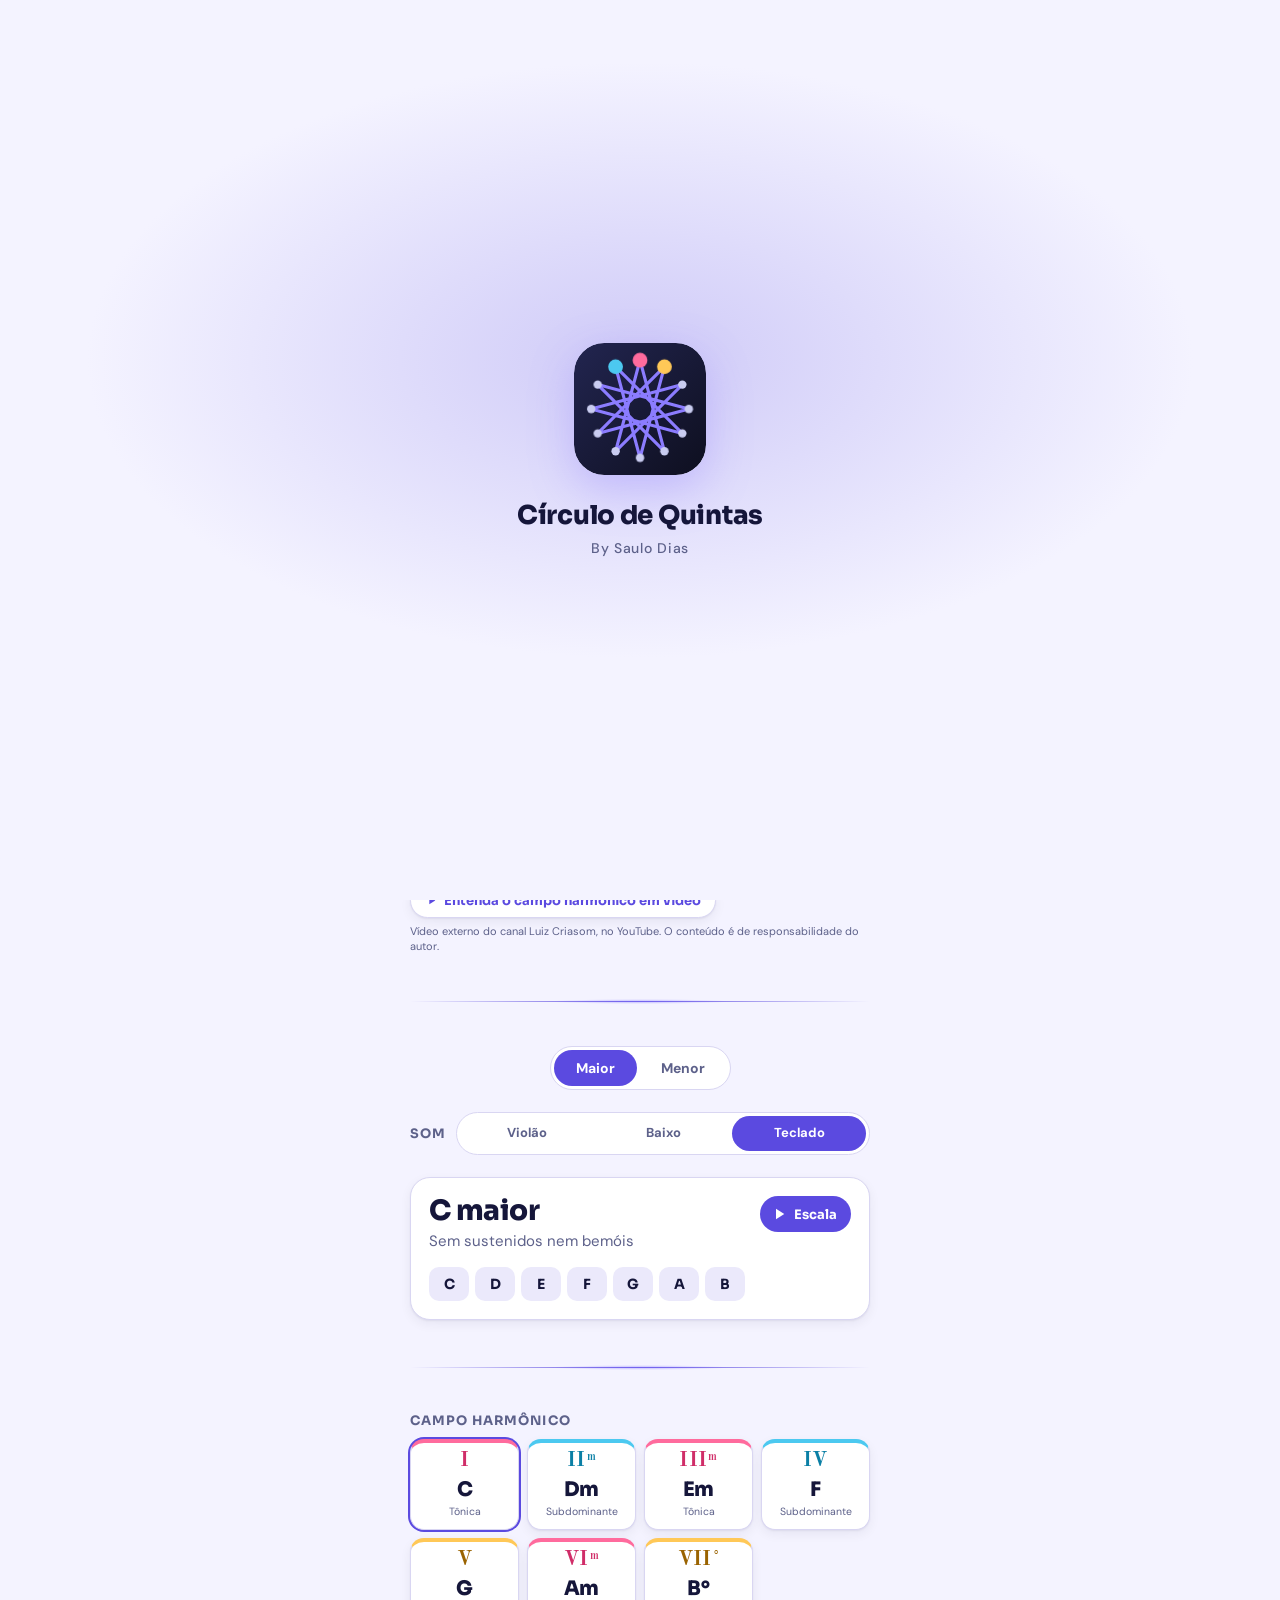
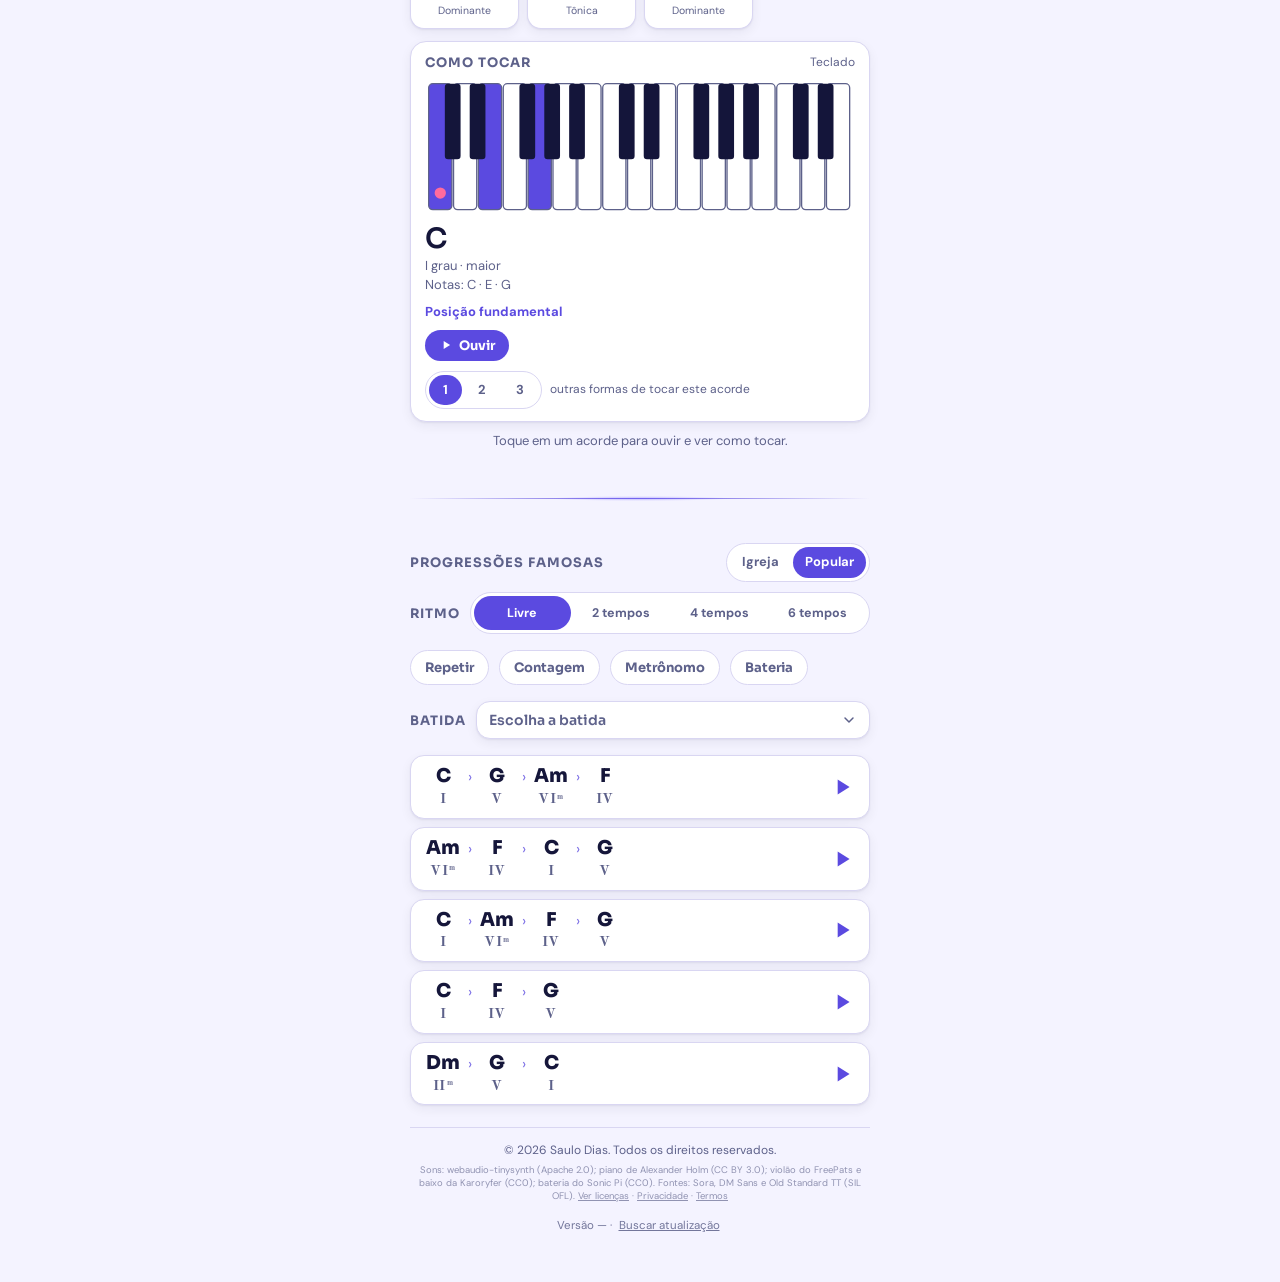
==== commit 84688f81: "Alterando sons para sons que possam ser usados comercialmente" ====
--- a/index.html
+++ b/index.html
@@ -345,6 +345,10 @@
 .neck { display: block; width: 100%; height: auto; } .nk-l { stroke: var(--muted); stroke-width: 1.2; } .nk-s { stroke: var(--muted); stroke-width: 1.6; opacity: .9; } .nk-nut { stroke: var(--fg); stroke-width: 4; } .nk-in { fill: var(--muted); opacity: .5; }
 .nk-t { fill: var(--muted); font: 700 9px var(--font-display); text-anchor: middle; } .nk-d { fill: var(--brand); } .nk-r { fill: var(--ton); } .nk-g { fill: #fff; font: 700 10px var(--font-display); text-anchor: middle; } .nk-sn { fill: var(--muted); font: 700 10px var(--font-display); text-anchor: end; }
 .tip { color: var(--muted); font-size: 13px; text-align: center; margin: 0; }
+.vid { display: flex; flex-direction: column; align-items: flex-start; gap: 6px; margin-top: -10px; }
+.vid a { display: inline-flex; align-items: center; gap: 6px; padding: 8px 14px; border-radius: 999px; background: var(--surface); border: 1px solid var(--line); color: var(--brand); font: 700 13px var(--font-display); text-decoration: none; box-shadow: var(--shadow); }
+.vid a svg { width: 13px; height: 13px; fill: currentColor; }
+.vid p { margin: 0; font-size: 11px; line-height: 1.35; color: var(--muted); }
 .legend { display: grid; gap: 7px; background: var(--surface); border: 1px solid var(--line); border-radius: 14px; padding: 9px 12px; font-size: 11.5px; color: var(--muted); }
 .lg { display: grid; grid-template-columns: 9px minmax(0, 1fr); gap: 8px; align-items: start; }
 .lg > i { width: 9px; height: 9px; border-radius: 50%; margin-top: 4px; }
@@ -434,6 +438,10 @@
   </div>
 
   <div class="legend" id="legend"></div>
+  <div class="vid">
+    <a href="https://www.youtube.com/watch?v=EDa6PpUVhSU" target="_blank" rel="noopener noreferrer"><svg viewBox="0 0 24 24" aria-hidden="true"><path d="M8 5v14l11-7z"/></svg>Entenda o campo harmônico em vídeo</a>
+    <p>Vídeo externo do canal Luiz Criasom, no YouTube. O conteúdo é de responsabilidade do autor.</p>
+  </div>
 
   <div class="dv" aria-hidden="true"><i></i></div>
 
@@ -584,7 +592,7 @@
   </div>
 
   <footer class="foot">© 2026 Saulo Dias. Todos os direitos reservados.
-    <small>Sons: webaudio-tinysynth (Apache 2.0). Fontes: Sora, DM Sans e Old Standard TT (SIL OFL). <a href="licenses/index.html">Ver licenças</a> · <a href="privacidade/index.html">Privacidade</a></small>
+    <small>Sons: webaudio-tinysynth (Apache 2.0); piano de Alexander Holm (CC BY 3.0); violão do FreePats e baixo da Karoryfer (CC0); bateria do Sonic Pi (CC0). Fontes: Sora, DM Sans e Old Standard TT (SIL OFL). <a href="licenses/index.html">Ver licenças</a> · <a href="privacidade/index.html">Privacidade</a> · <a href="termos/index.html">Termos</a></small>
     <small class="upd">Versão <span id="appVer">—</span> · <button id="updBtn" class="linkbtn">Buscar atualização</button><span id="updMsg" aria-live="polite"></span></small></footer>
 </div>
 
@@ -808,8 +816,8 @@
      vale o som sintetizado de antes. */
   var SAMP = {
     teclado: { dir: "piano", n: "C2 Ds2 Fs2 A2 C3 Ds3 Fs3 A3 C4 Ds4 Fs4 A4 C5 Ds5 Fs5 A5 C6", g: 4.5, rel: 0.45 },
-    violao: { dir: "violao", n: "B1 D2 E2 Fs2 Gs2 A2 B2 D3 Cs3 Fs3 A3 B3 E3 G3 Cs4 Ds4 Fs4 Gs4 A4 B4 E4 Cs5 D5 E5 Fs5 G5 Gs5 A5 As5", g: 1.1, rel: 0.14 },
-    baixo: { dir: "baixo", n: "E1 G1 As1 Cs2 E2 G2 As2 Cs3 E3 G3", g: 2.2, rel: 0.12 }
+    violao: { dir: "violao", n: "E2 F2 G2 A2 B2 C3 D3 E3 F3 G3 A3 B3 C4 D4 E4 F4 G4 A4 B4 C5 D5 E5 F5 G5 A5 B5", g: 1.1, rel: 0.14 },
+    baixo: { dir: "baixo", n: "F1 Gs1 B1 D2 F2 Gs2 B2 D3 F3 Gs3 B3", g: 2.2, rel: 0.12 }
   };
   function noteMidi(name) {
     var m = /^([A-G])(s?)(\d)$/.exec(name), pc = { C: 0, D: 2, E: 4, F: 5, G: 7, A: 9, B: 11 }[m[1]];
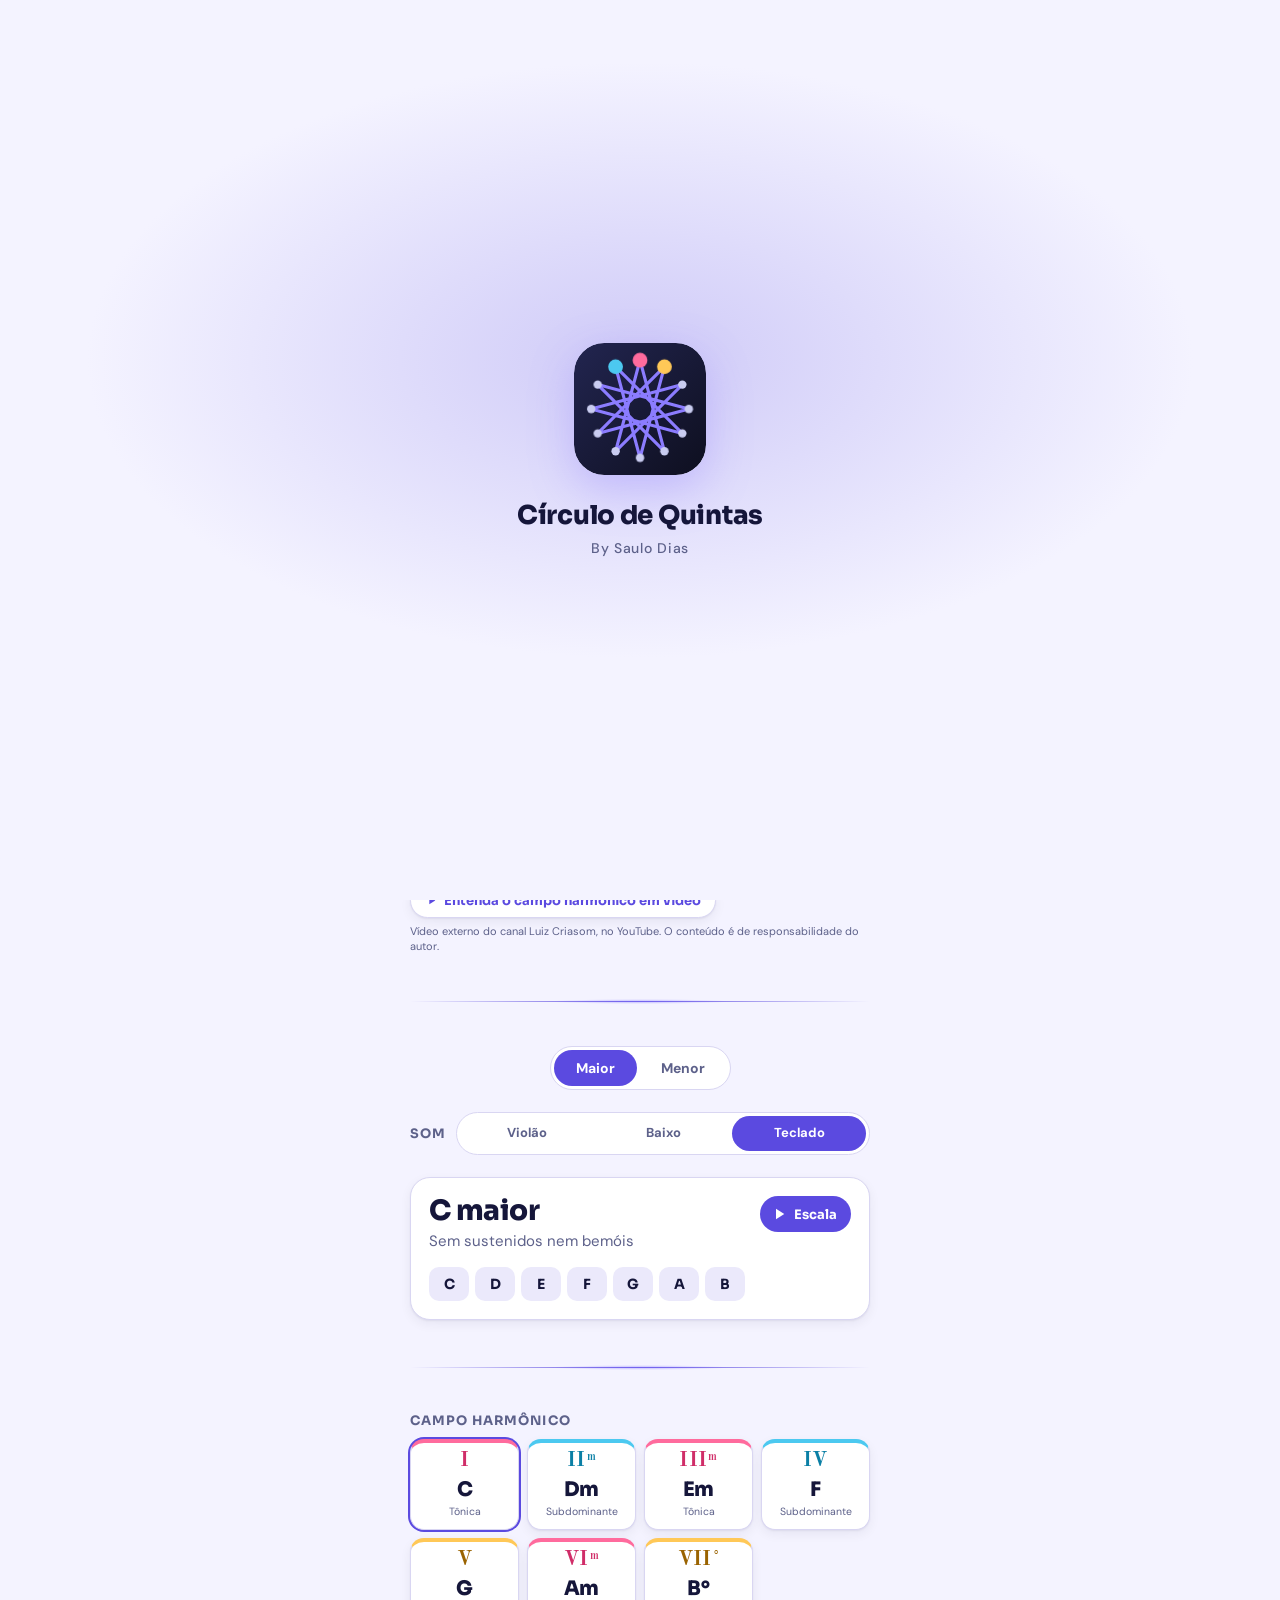
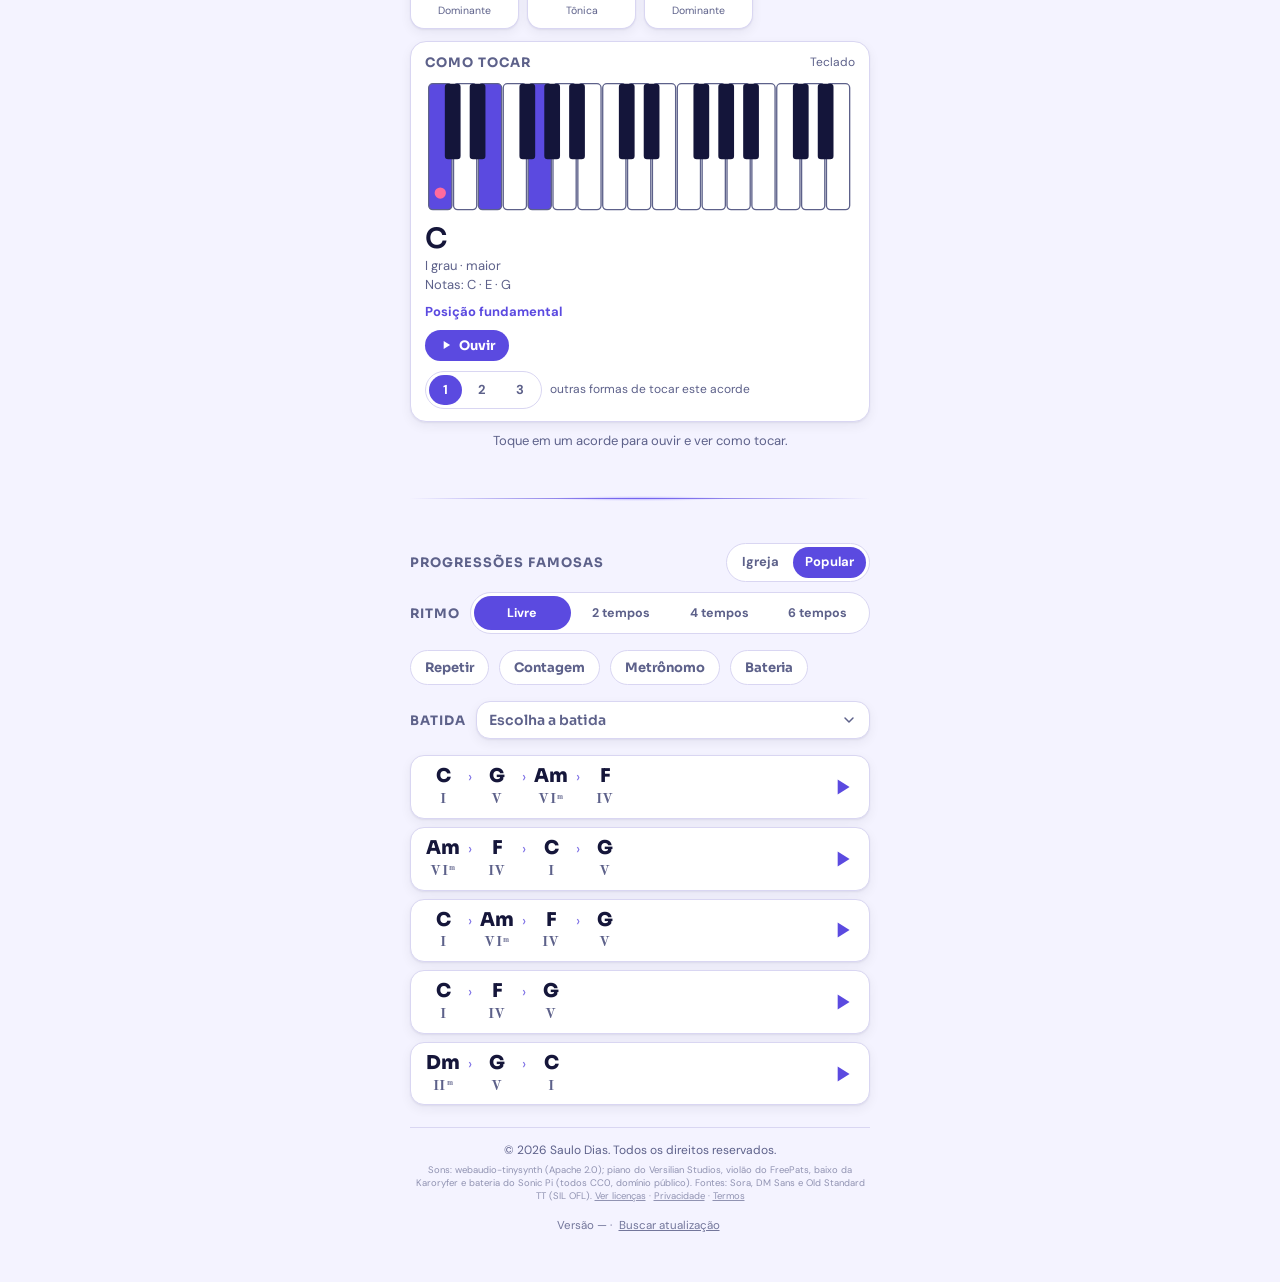
==== commit 923175e4: "Retirando piano e colocando um versão pública" ====
--- a/index.html
+++ b/index.html
@@ -592,7 +592,7 @@
   </div>
 
   <footer class="foot">© 2026 Saulo Dias. Todos os direitos reservados.
-    <small>Sons: webaudio-tinysynth (Apache 2.0); piano de Alexander Holm (CC BY 3.0); violão do FreePats e baixo da Karoryfer (CC0); bateria do Sonic Pi (CC0). Fontes: Sora, DM Sans e Old Standard TT (SIL OFL). <a href="licenses/index.html">Ver licenças</a> · <a href="privacidade/index.html">Privacidade</a> · <a href="termos/index.html">Termos</a></small>
+    <small>Sons: webaudio-tinysynth (Apache 2.0); piano do Versilian Studios, violão do FreePats, baixo da Karoryfer e bateria do Sonic Pi (todos CC0, domínio público). Fontes: Sora, DM Sans e Old Standard TT (SIL OFL). <a href="licenses/index.html">Ver licenças</a> · <a href="privacidade/index.html">Privacidade</a> · <a href="termos/index.html">Termos</a></small>
     <small class="upd">Versão <span id="appVer">—</span> · <button id="updBtn" class="linkbtn">Buscar atualização</button><span id="updMsg" aria-live="polite"></span></small></footer>
 </div>
 
@@ -815,7 +815,7 @@
      Cada nota usa a gravação mais próxima, mudando só um pouco a velocidade. Até carregarem (ou se faltarem),
      vale o som sintetizado de antes. */
   var SAMP = {
-    teclado: { dir: "piano", n: "C2 Ds2 Fs2 A2 C3 Ds3 Fs3 A3 C4 Ds4 Fs4 A4 C5 Ds5 Fs5 A5 C6", g: 4.5, rel: 0.45 },
+    teclado: { dir: "piano", n: "C2 Ds2 Fs2 A2 C3 E3 Gs3 C4 E4 Gs4 C5 E5 Gs5 C6 Fs6 C7", g: 4.5, rel: 0.45 },
     violao: { dir: "violao", n: "E2 F2 G2 A2 B2 C3 D3 E3 F3 G3 A3 B3 C4 D4 E4 F4 G4 A4 B4 C5 D5 E5 F5 G5 A5 B5", g: 1.1, rel: 0.14 },
     baixo: { dir: "baixo", n: "F1 Gs1 B1 D2 F2 Gs2 B2 D3 F3 Gs3 B3", g: 2.2, rel: 0.12 }
   };
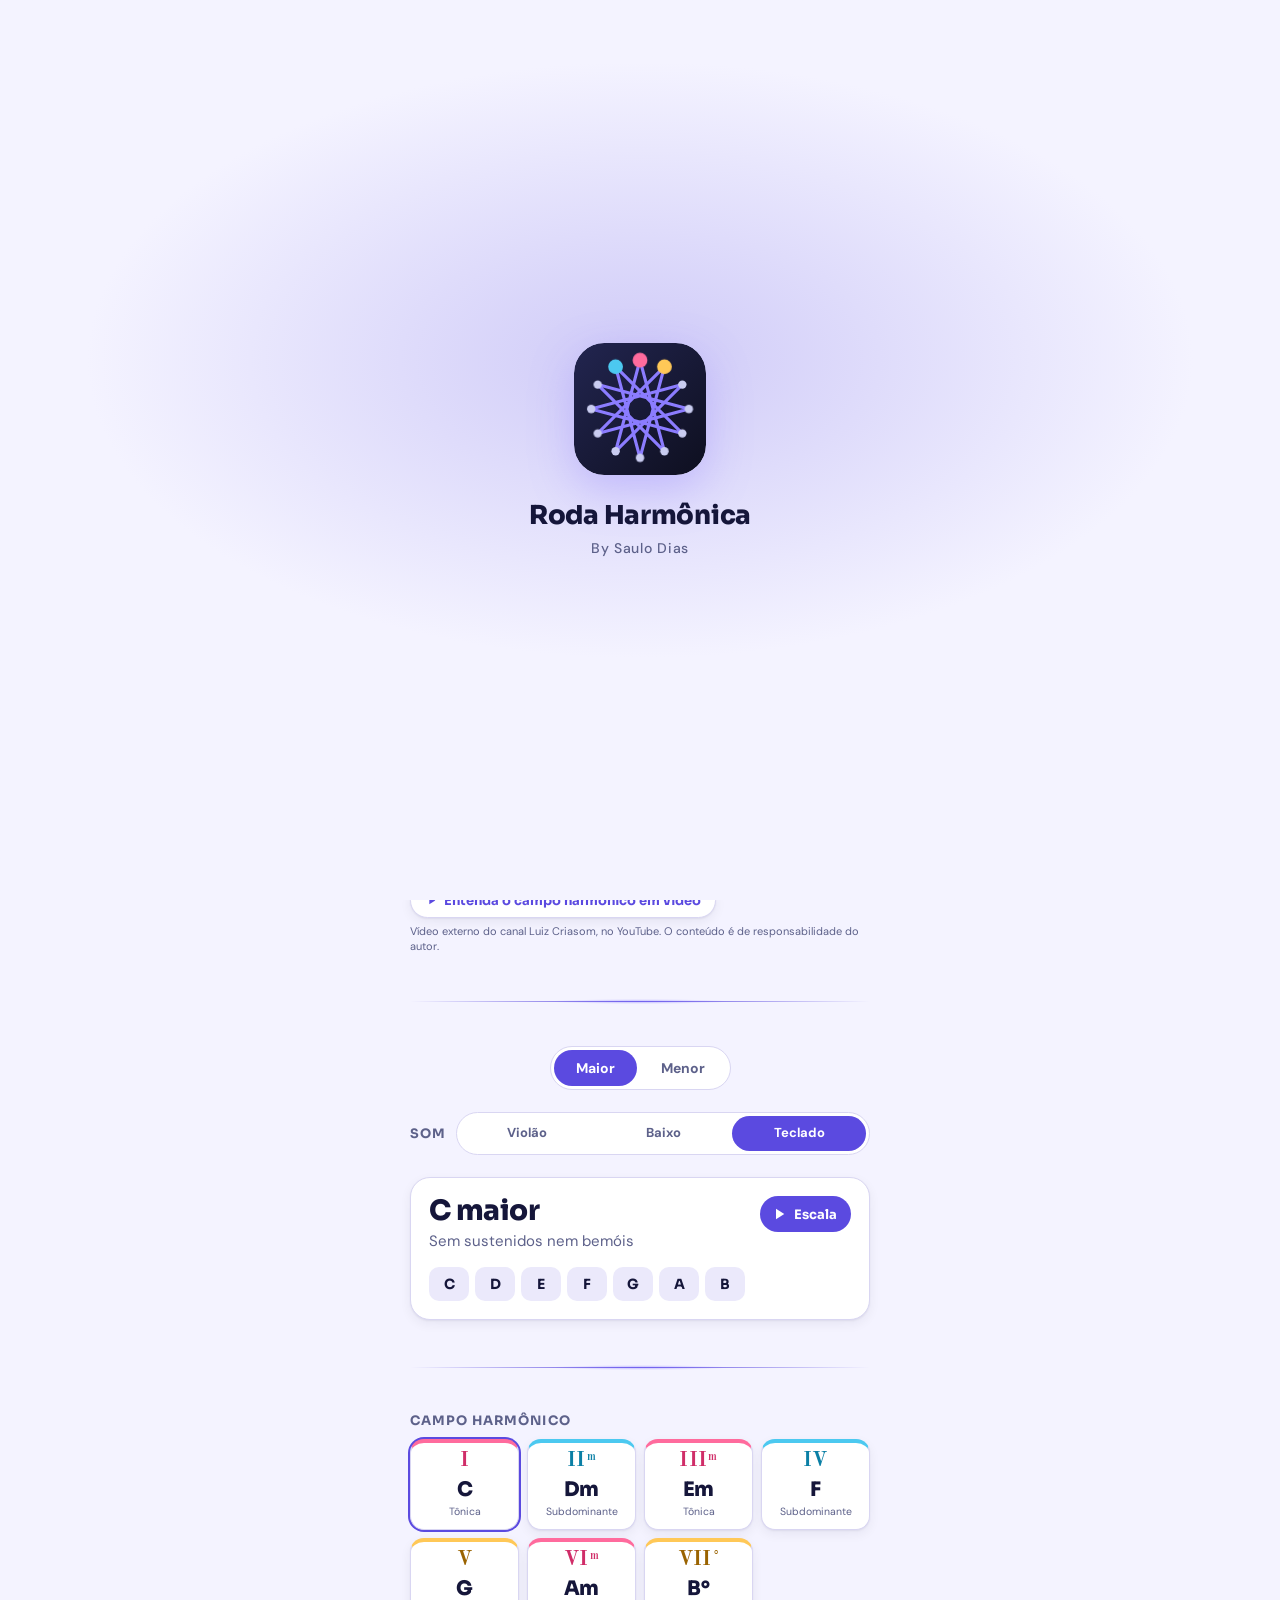
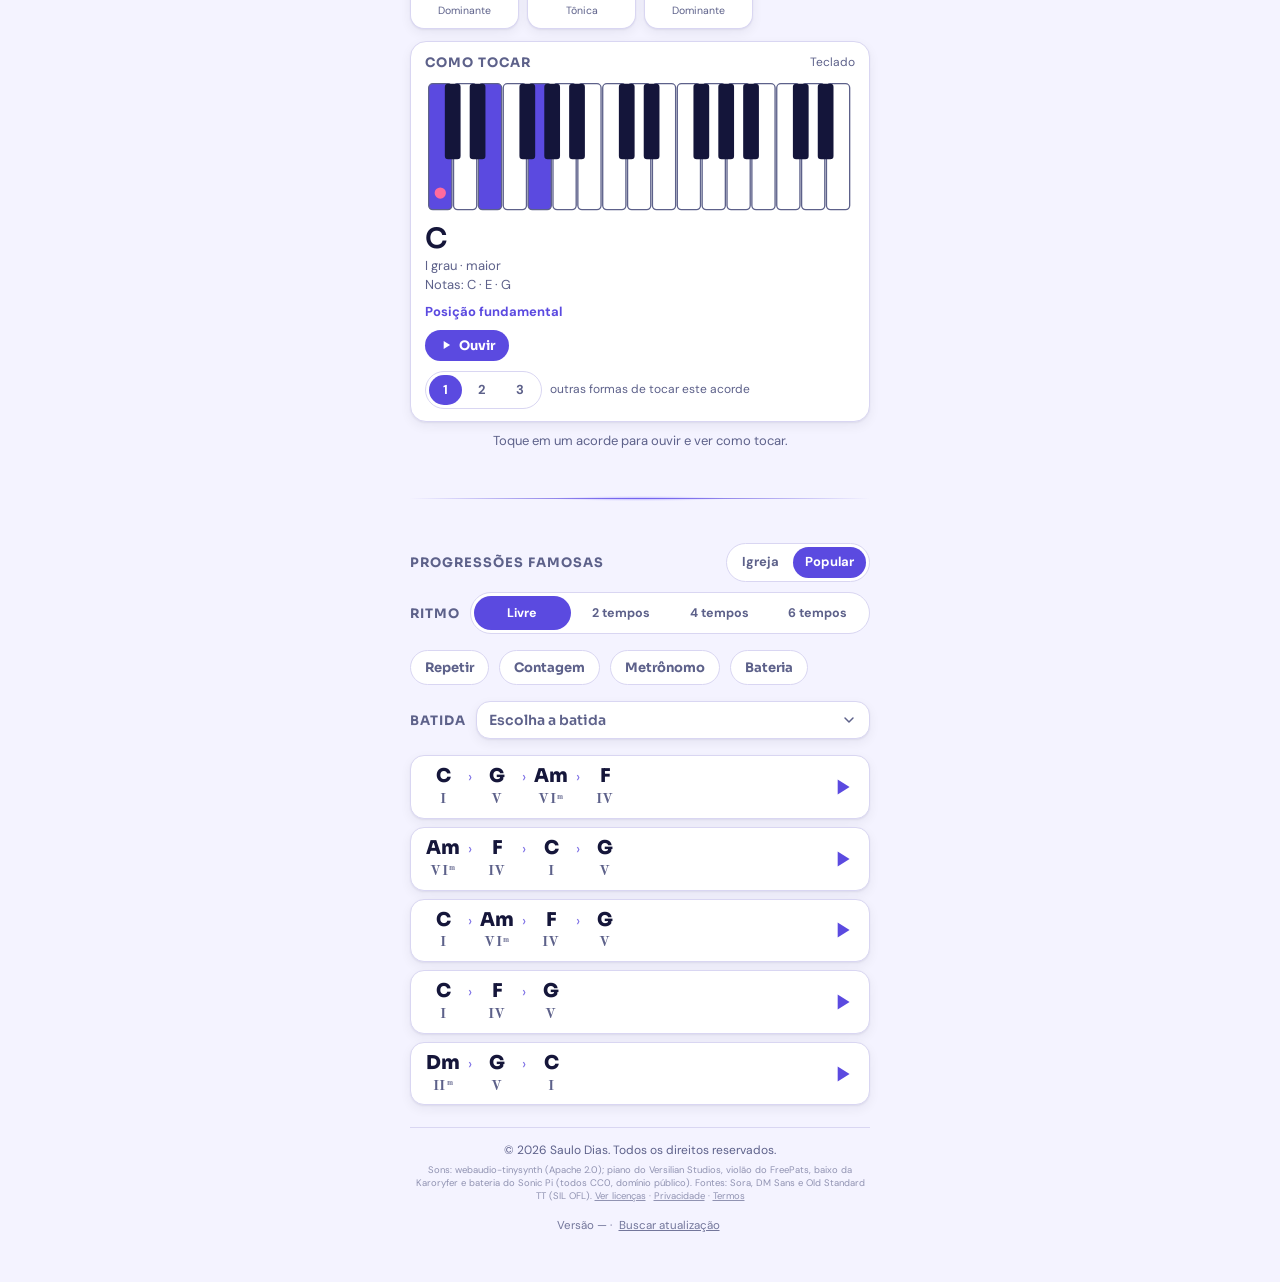
==== commit d8b5b2cb: "Alterando o nome do App" ====
--- a/index.html
+++ b/index.html
@@ -3,8 +3,8 @@
 <head>
 <meta charset="utf-8">
 <meta name="viewport" content="width=device-width, initial-scale=1, viewport-fit=cover">
-<title>Círculo de Quintas</title>
-<meta name="description" content="Círculo de quintas interativo e afinador: tonalidades, campo harmônico, progressões e ritmos.">
+<title>Roda Harmônica</title>
+<meta name="description" content="Roda Harmônica: círculo de quintas interativo, acordes, afinador, campo harmônico, progressões e ritmos.">
 <meta name="theme-color" content="#f4f3ff" media="(prefers-color-scheme: light)">
 <meta name="theme-color" content="#0e0f1f" media="(prefers-color-scheme: dark)">
 <link rel="manifest" href="manifest.webmanifest">
@@ -13,7 +13,7 @@
 <link rel="apple-touch-icon" href="icons/apple-touch-icon.png">
 <meta name="mobile-web-app-capable" content="yes">
 <meta name="apple-mobile-web-app-capable" content="yes">
-<meta name="apple-mobile-web-app-title" content="Quintas">
+<meta name="apple-mobile-web-app-title" content="Roda Harmônica">
 <meta name="apple-mobile-web-app-status-bar-style" content="black">
 <link rel="stylesheet" href="assets/fonts/fonts.css">
 <style>
@@ -379,9 +379,9 @@
 </style>
 </head>
 <body>
-<div id="splash" role="img" aria-label="Círculo de Quintas, by Saulo Dias">
+<div id="splash" role="img" aria-label="Roda Harmônica, by Saulo Dias">
   <svg class="sp-logo" viewBox="0 0 100 100" aria-hidden="true"><defs><linearGradient id="spg" x1="0" y1="0" x2="1" y2="1"><stop offset="0" stop-color="#222550"/><stop offset="1" stop-color="#0e0f1f"/></linearGradient></defs><rect width="100" height="100" rx="23" fill="url(#spg)"/><path class="star" pathLength="1" d="M50.00 13.00L31.50 82.04L82.04 31.50L13.00 50.00L82.04 68.50L31.50 17.96L50.00 87.00L68.50 17.96L17.96 68.50L87.00 50.00L17.96 31.50L68.50 82.04Z" fill="none" stroke="#8b7cff" stroke-width="2.4" stroke-linejoin="round"/><circle class="dot" style="--i:0" cx="50.00" cy="13.00" r="5.6" fill="#ff6b9d"/><circle class="dot" style="--i:1" cx="31.50" cy="82.04" r="3.2" fill="#c9ccf0"/><circle class="dot" style="--i:2" cx="82.04" cy="31.50" r="3.2" fill="#c9ccf0"/><circle class="dot" style="--i:3" cx="13.00" cy="50.00" r="3.2" fill="#c9ccf0"/><circle class="dot" style="--i:4" cx="82.04" cy="68.50" r="3.2" fill="#c9ccf0"/><circle class="dot" style="--i:5" cx="31.50" cy="17.96" r="5.6" fill="#4cc9f0"/><circle class="dot" style="--i:6" cx="50.00" cy="87.00" r="3.2" fill="#c9ccf0"/><circle class="dot" style="--i:7" cx="68.50" cy="17.96" r="5.6" fill="#ffc857"/><circle class="dot" style="--i:8" cx="17.96" cy="68.50" r="3.2" fill="#c9ccf0"/><circle class="dot" style="--i:9" cx="87.00" cy="50.00" r="3.2" fill="#c9ccf0"/><circle class="dot" style="--i:10" cx="17.96" cy="31.50" r="3.2" fill="#c9ccf0"/><circle class="dot" style="--i:11" cx="68.50" cy="82.04" r="3.2" fill="#c9ccf0"/></svg>
-  <p class="sp-name">Círculo de Quintas</p>
+  <p class="sp-name">Roda Harmônica</p>
   <p class="sp-by">By Saulo Dias</p>
 </div>
 <script>
@@ -405,8 +405,8 @@
 <div class="app">
   <header>
     <div class="brand">
-      <svg class="logo" role="img" aria-label="Círculo de Quintas" viewBox="0 0 100 100"><defs><linearGradient id="lgh" x1="0" y1="0" x2="1" y2="1"><stop offset="0" stop-color="#222550"/><stop offset="1" stop-color="#0e0f1f"/></linearGradient></defs><rect width="100" height="100" rx="23" fill="url(#lgh)"/><path d="M50.00 13.00L31.50 82.04L82.04 31.50L13.00 50.00L82.04 68.50L31.50 17.96L50.00 87.00L68.50 17.96L17.96 68.50L87.00 50.00L17.96 31.50L68.50 82.04Z" fill="none" stroke="#8b7cff" stroke-width="2.4" stroke-linejoin="round" opacity=".95"/><circle cx="50.00" cy="13.00" r="5.6" fill="#ff6b9d"/><circle cx="68.50" cy="17.96" r="5.6" fill="#ffc857"/><circle cx="82.04" cy="31.50" r="3.2" fill="#c9ccf0"/><circle cx="87.00" cy="50.00" r="3.2" fill="#c9ccf0"/><circle cx="82.04" cy="68.50" r="3.2" fill="#c9ccf0"/><circle cx="68.50" cy="82.04" r="3.2" fill="#c9ccf0"/><circle cx="50.00" cy="87.00" r="3.2" fill="#c9ccf0"/><circle cx="31.50" cy="82.04" r="3.2" fill="#c9ccf0"/><circle cx="17.96" cy="68.50" r="3.2" fill="#c9ccf0"/><circle cx="13.00" cy="50.00" r="3.2" fill="#c9ccf0"/><circle cx="17.96" cy="31.50" r="3.2" fill="#c9ccf0"/><circle cx="31.50" cy="17.96" r="5.6" fill="#4cc9f0"/></svg>
-      <h1>Círculo de Quintas</h1>
+      <svg class="logo" role="img" aria-label="Roda Harmônica" viewBox="0 0 100 100"><defs><linearGradient id="lgh" x1="0" y1="0" x2="1" y2="1"><stop offset="0" stop-color="#222550"/><stop offset="1" stop-color="#0e0f1f"/></linearGradient></defs><rect width="100" height="100" rx="23" fill="url(#lgh)"/><path d="M50.00 13.00L31.50 82.04L82.04 31.50L13.00 50.00L82.04 68.50L31.50 17.96L50.00 87.00L68.50 17.96L17.96 68.50L87.00 50.00L17.96 31.50L68.50 82.04Z" fill="none" stroke="#8b7cff" stroke-width="2.4" stroke-linejoin="round" opacity=".95"/><circle cx="50.00" cy="13.00" r="5.6" fill="#ff6b9d"/><circle cx="68.50" cy="17.96" r="5.6" fill="#ffc857"/><circle cx="82.04" cy="31.50" r="3.2" fill="#c9ccf0"/><circle cx="87.00" cy="50.00" r="3.2" fill="#c9ccf0"/><circle cx="82.04" cy="68.50" r="3.2" fill="#c9ccf0"/><circle cx="68.50" cy="82.04" r="3.2" fill="#c9ccf0"/><circle cx="50.00" cy="87.00" r="3.2" fill="#c9ccf0"/><circle cx="31.50" cy="82.04" r="3.2" fill="#c9ccf0"/><circle cx="17.96" cy="68.50" r="3.2" fill="#c9ccf0"/><circle cx="13.00" cy="50.00" r="3.2" fill="#c9ccf0"/><circle cx="17.96" cy="31.50" r="3.2" fill="#c9ccf0"/><circle cx="31.50" cy="17.96" r="5.6" fill="#4cc9f0"/></svg>
+      <h1>Roda Harmônica</h1>
     </div>
     <button id="themeBtn" class="icon-btn hd-theme" aria-label="Mudar o tema"></button>
   </header>
